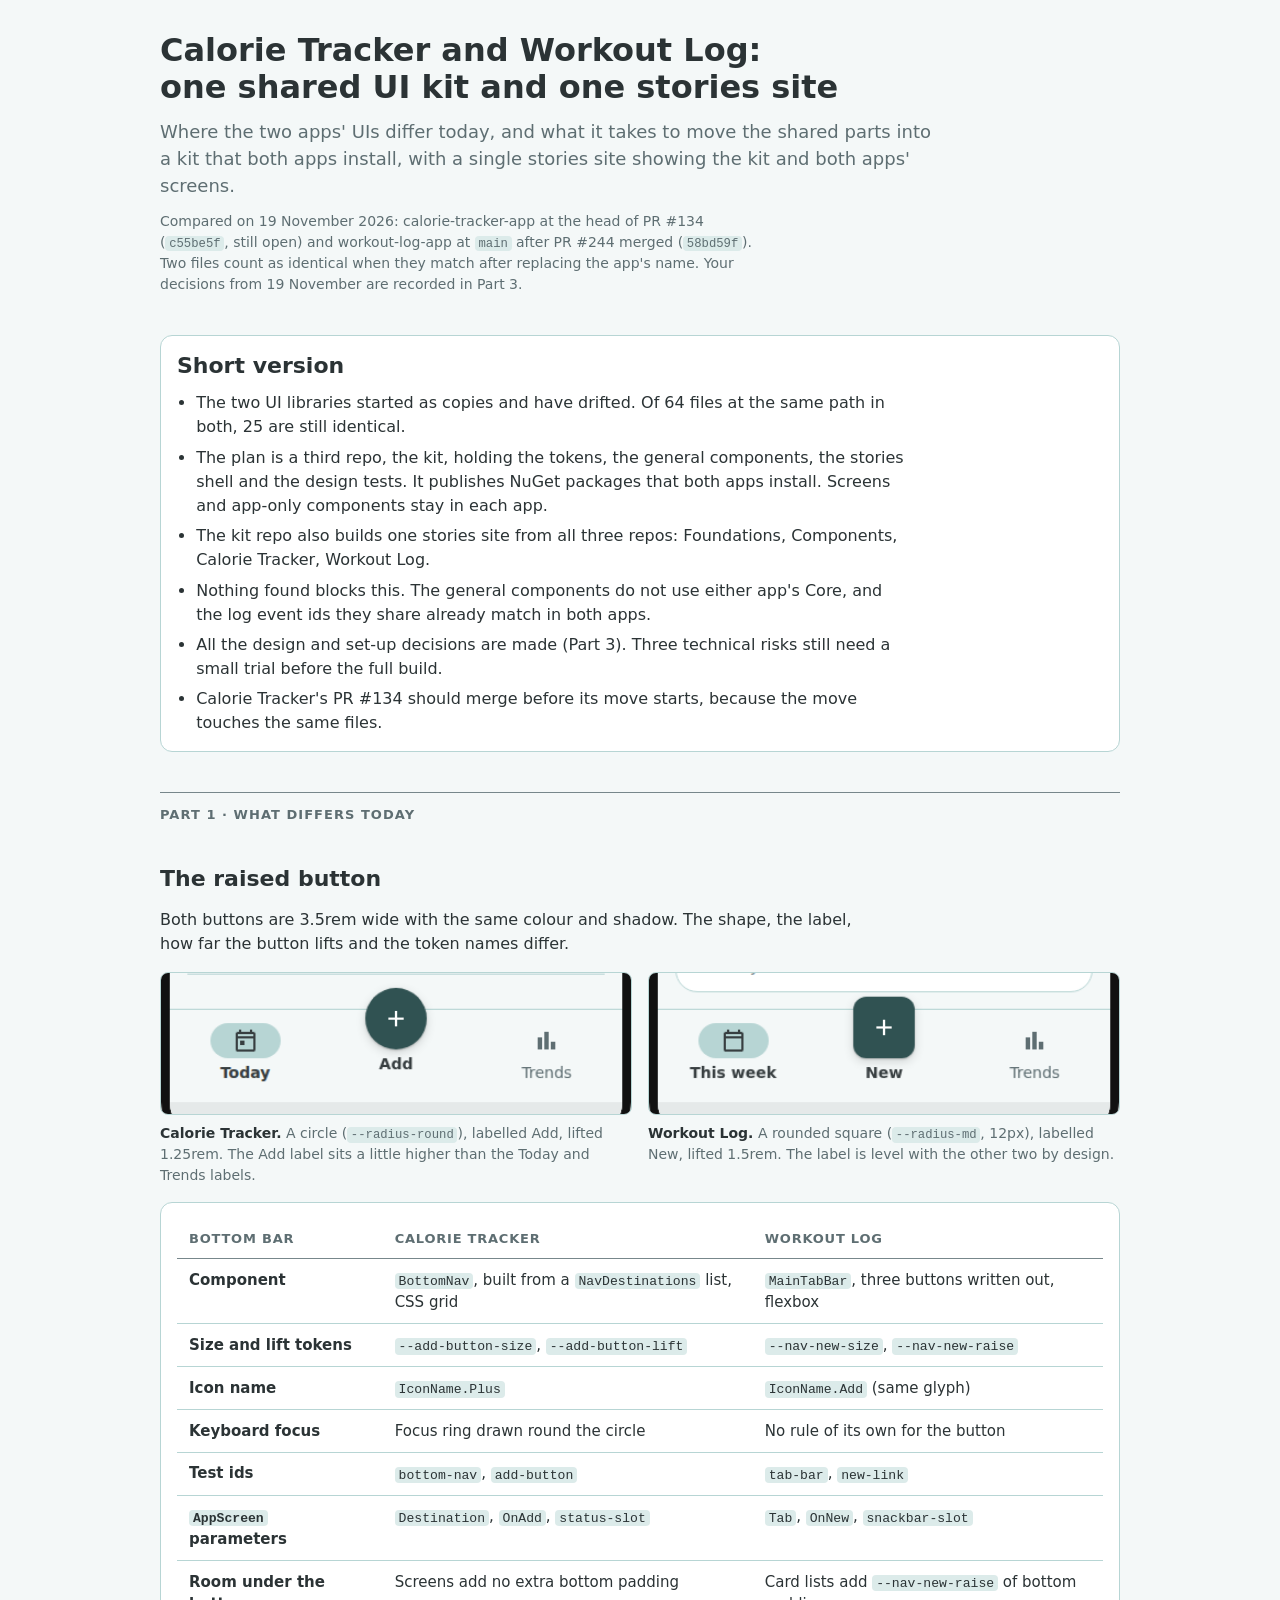
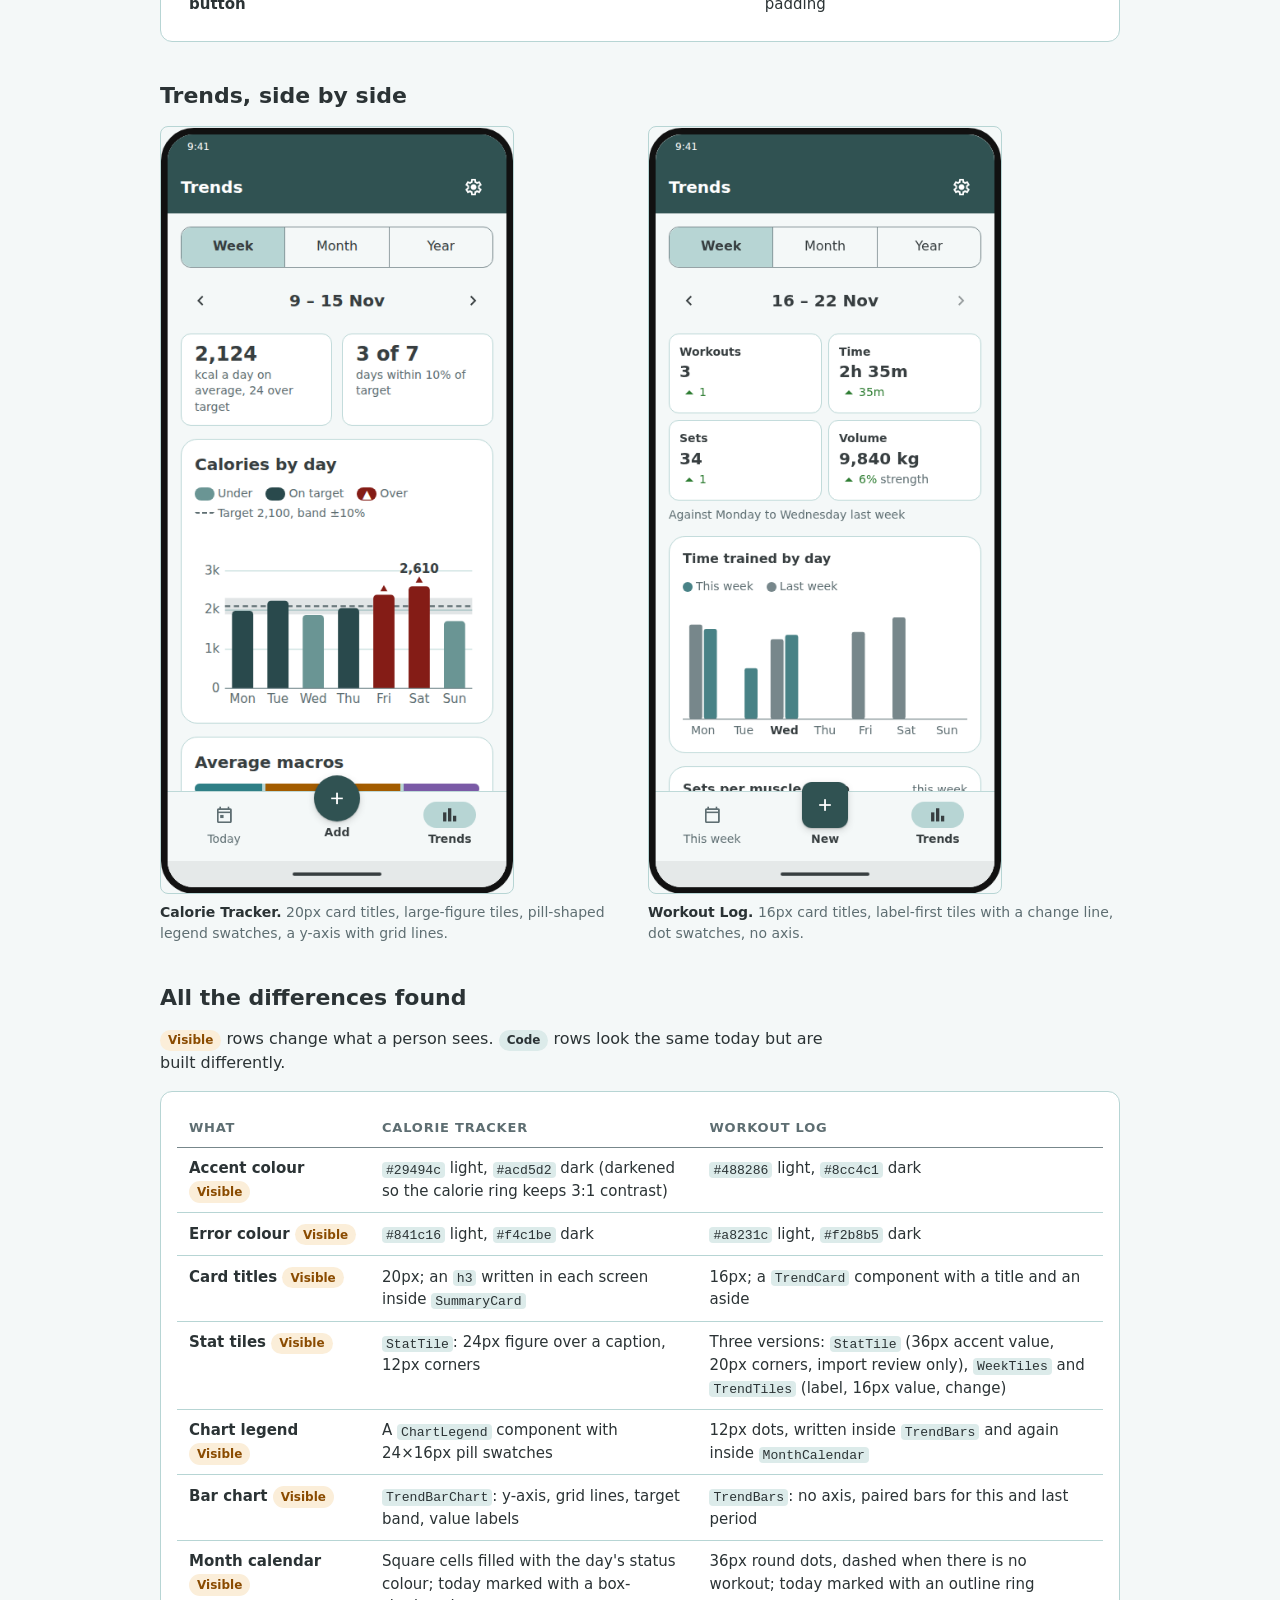
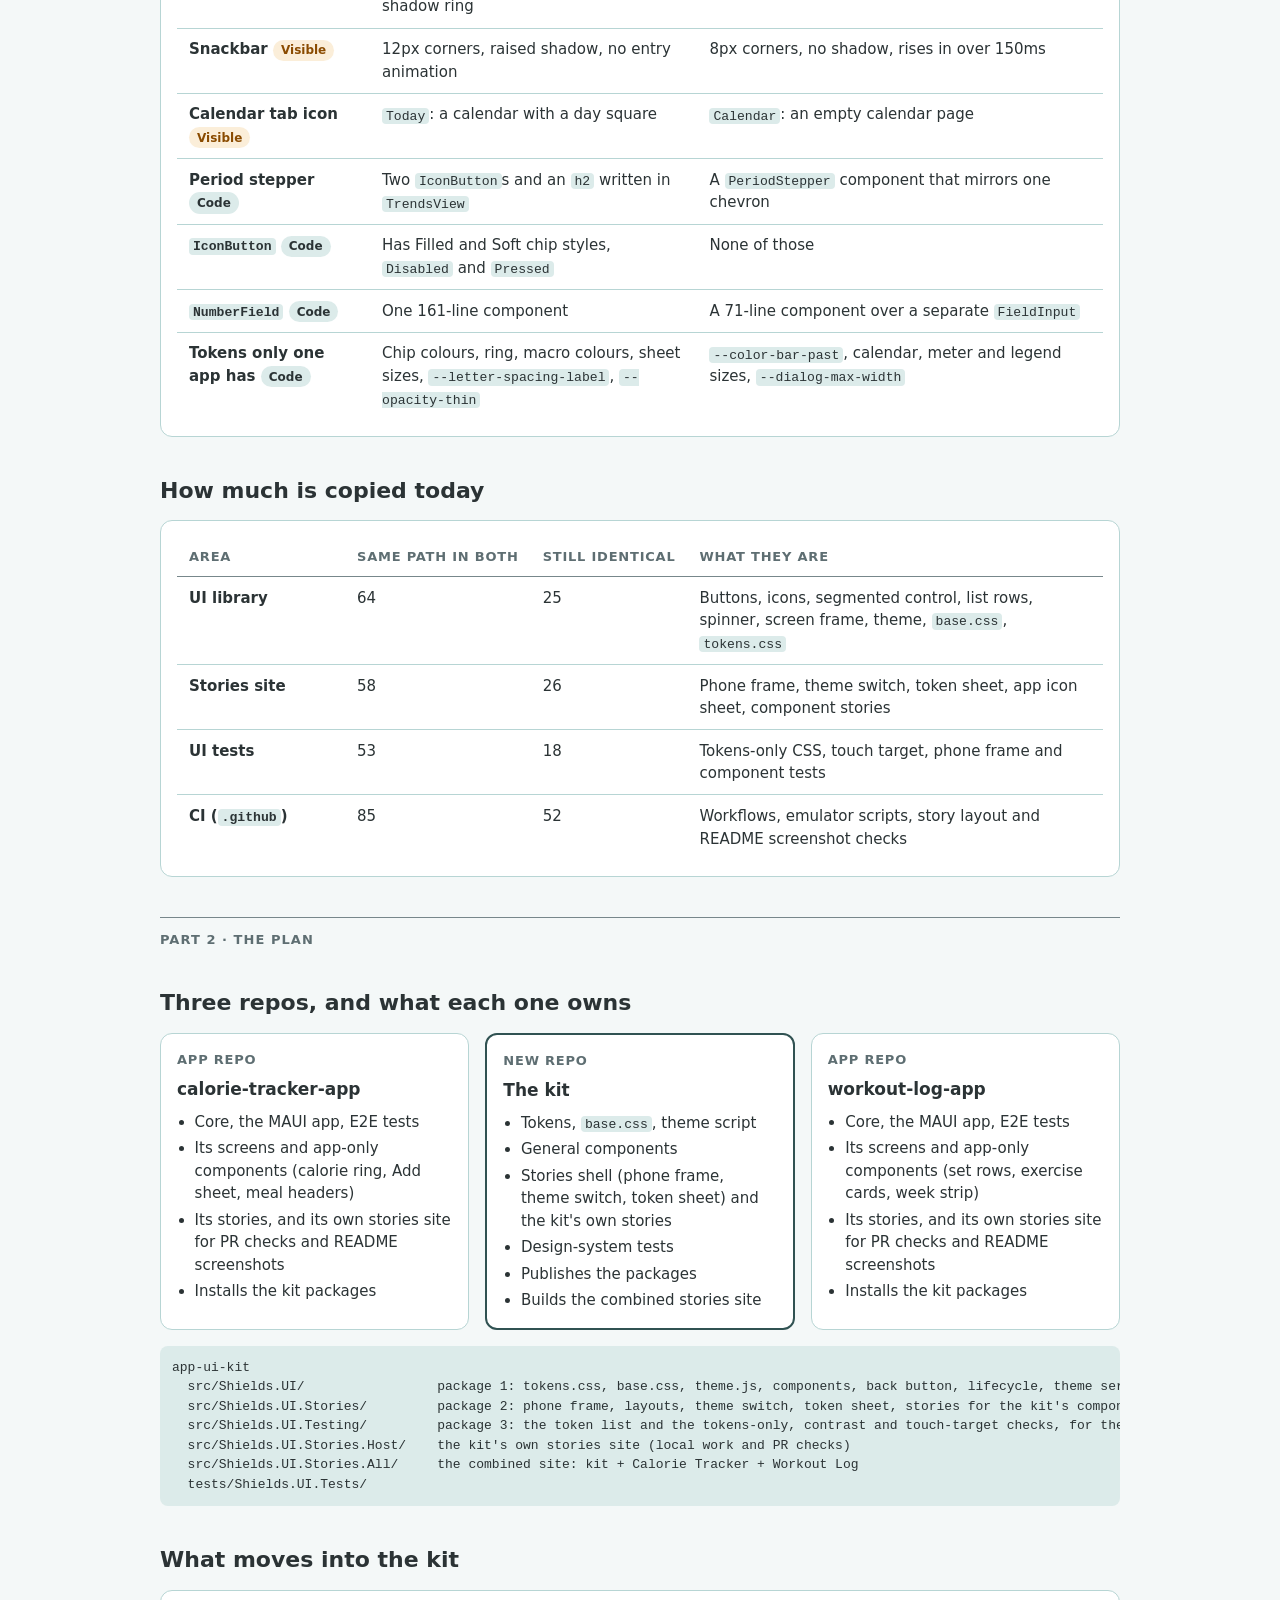
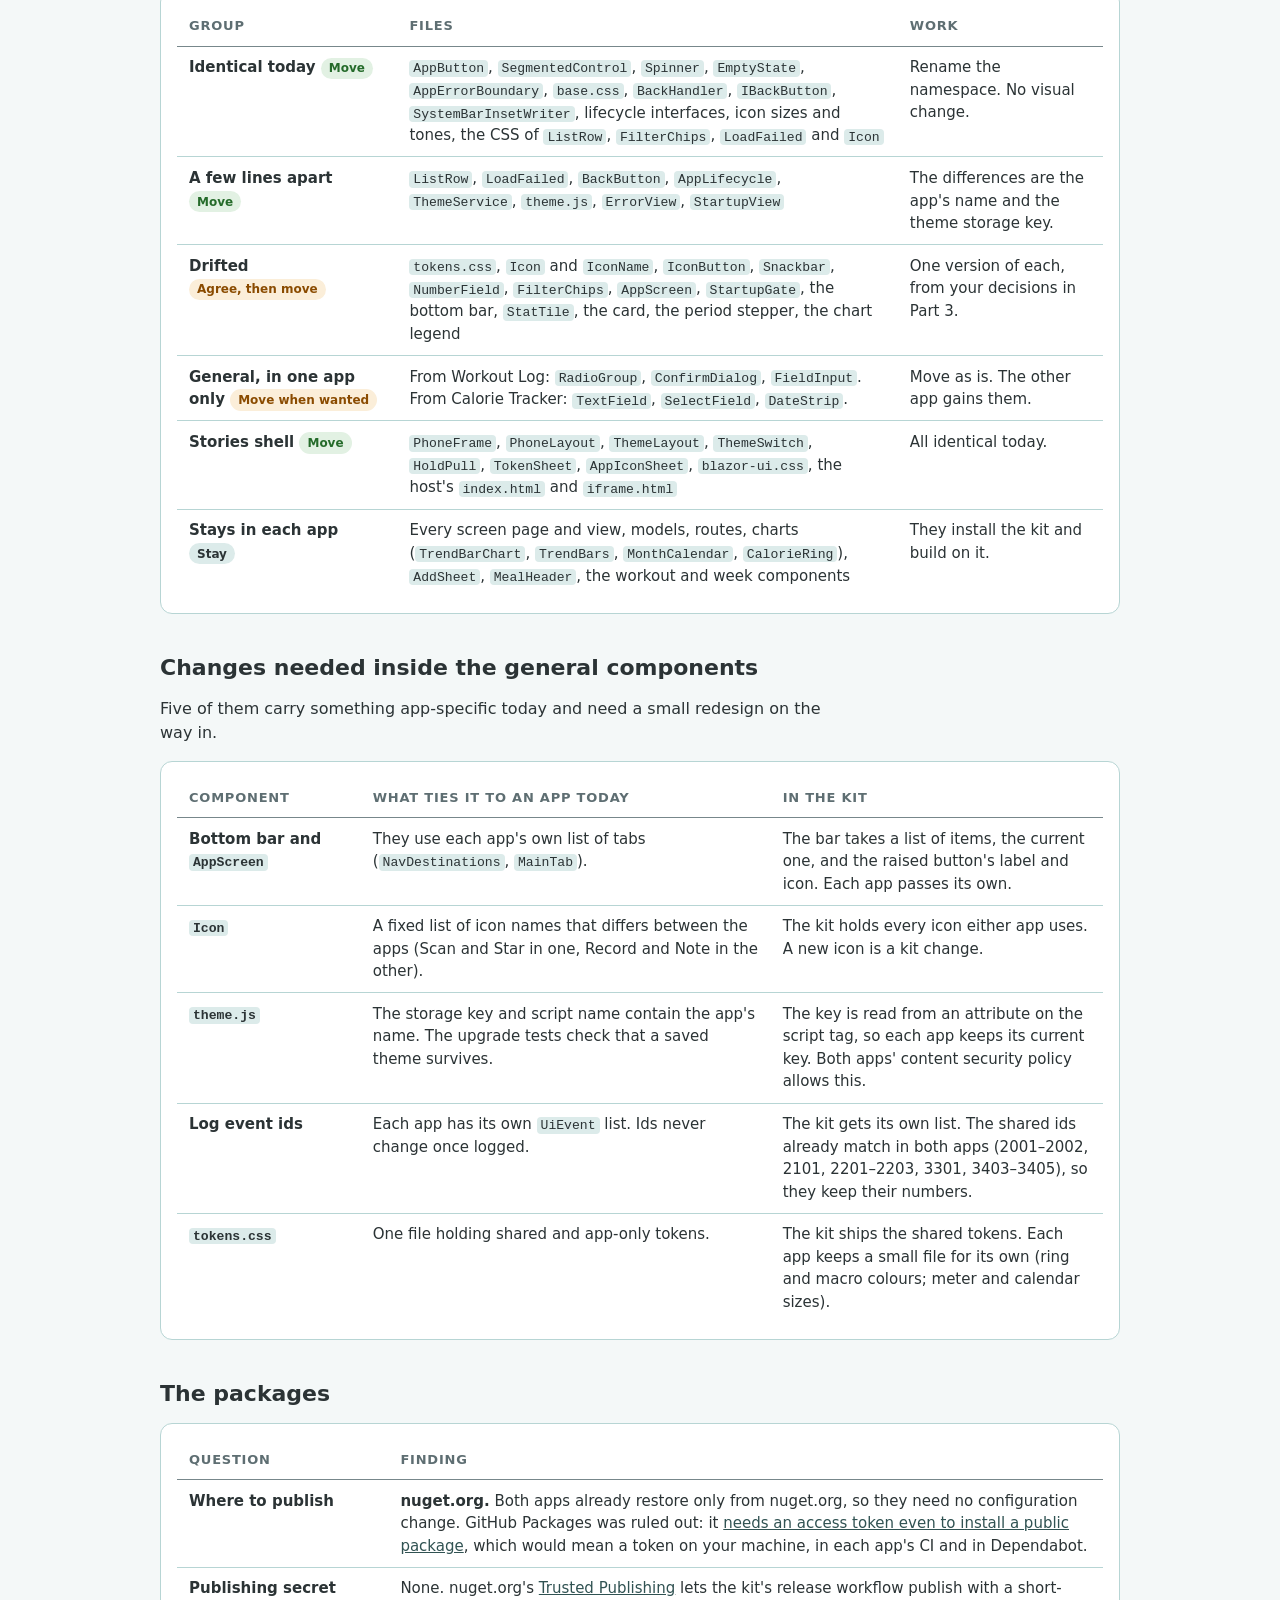
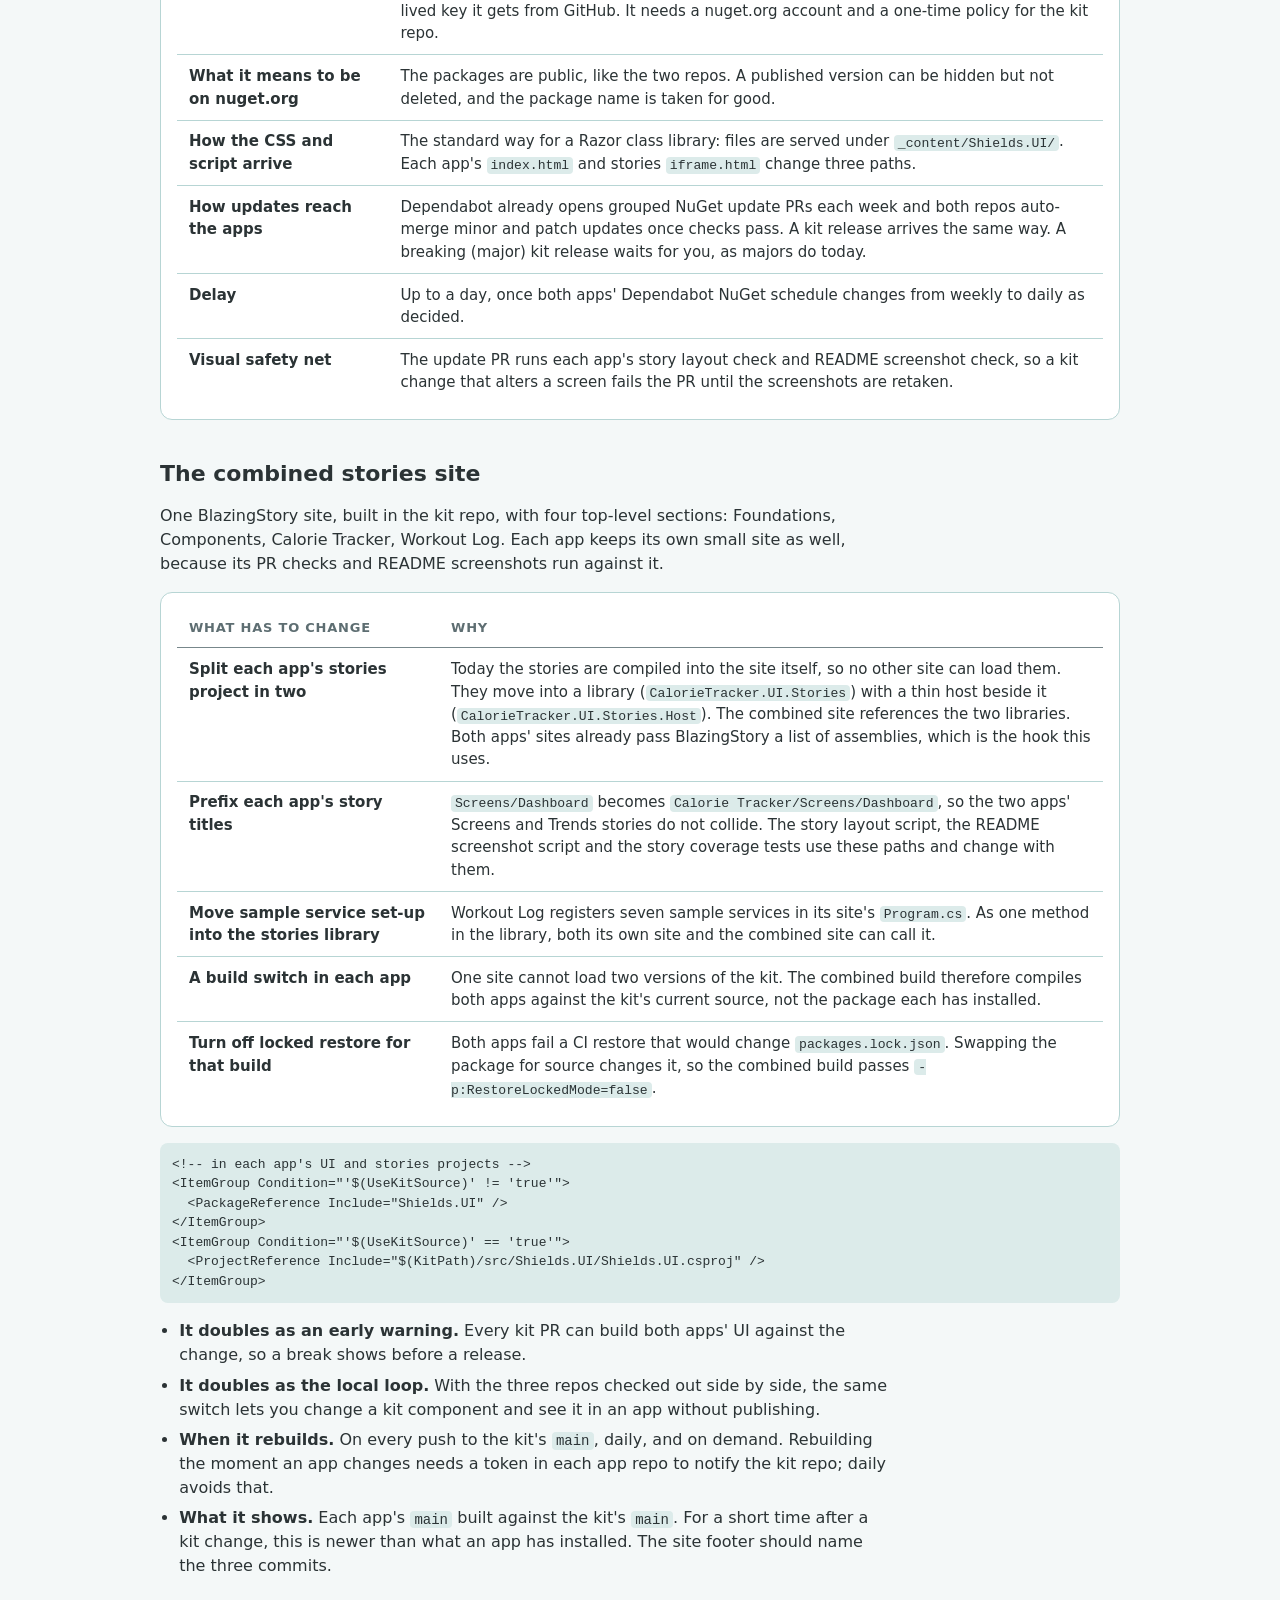
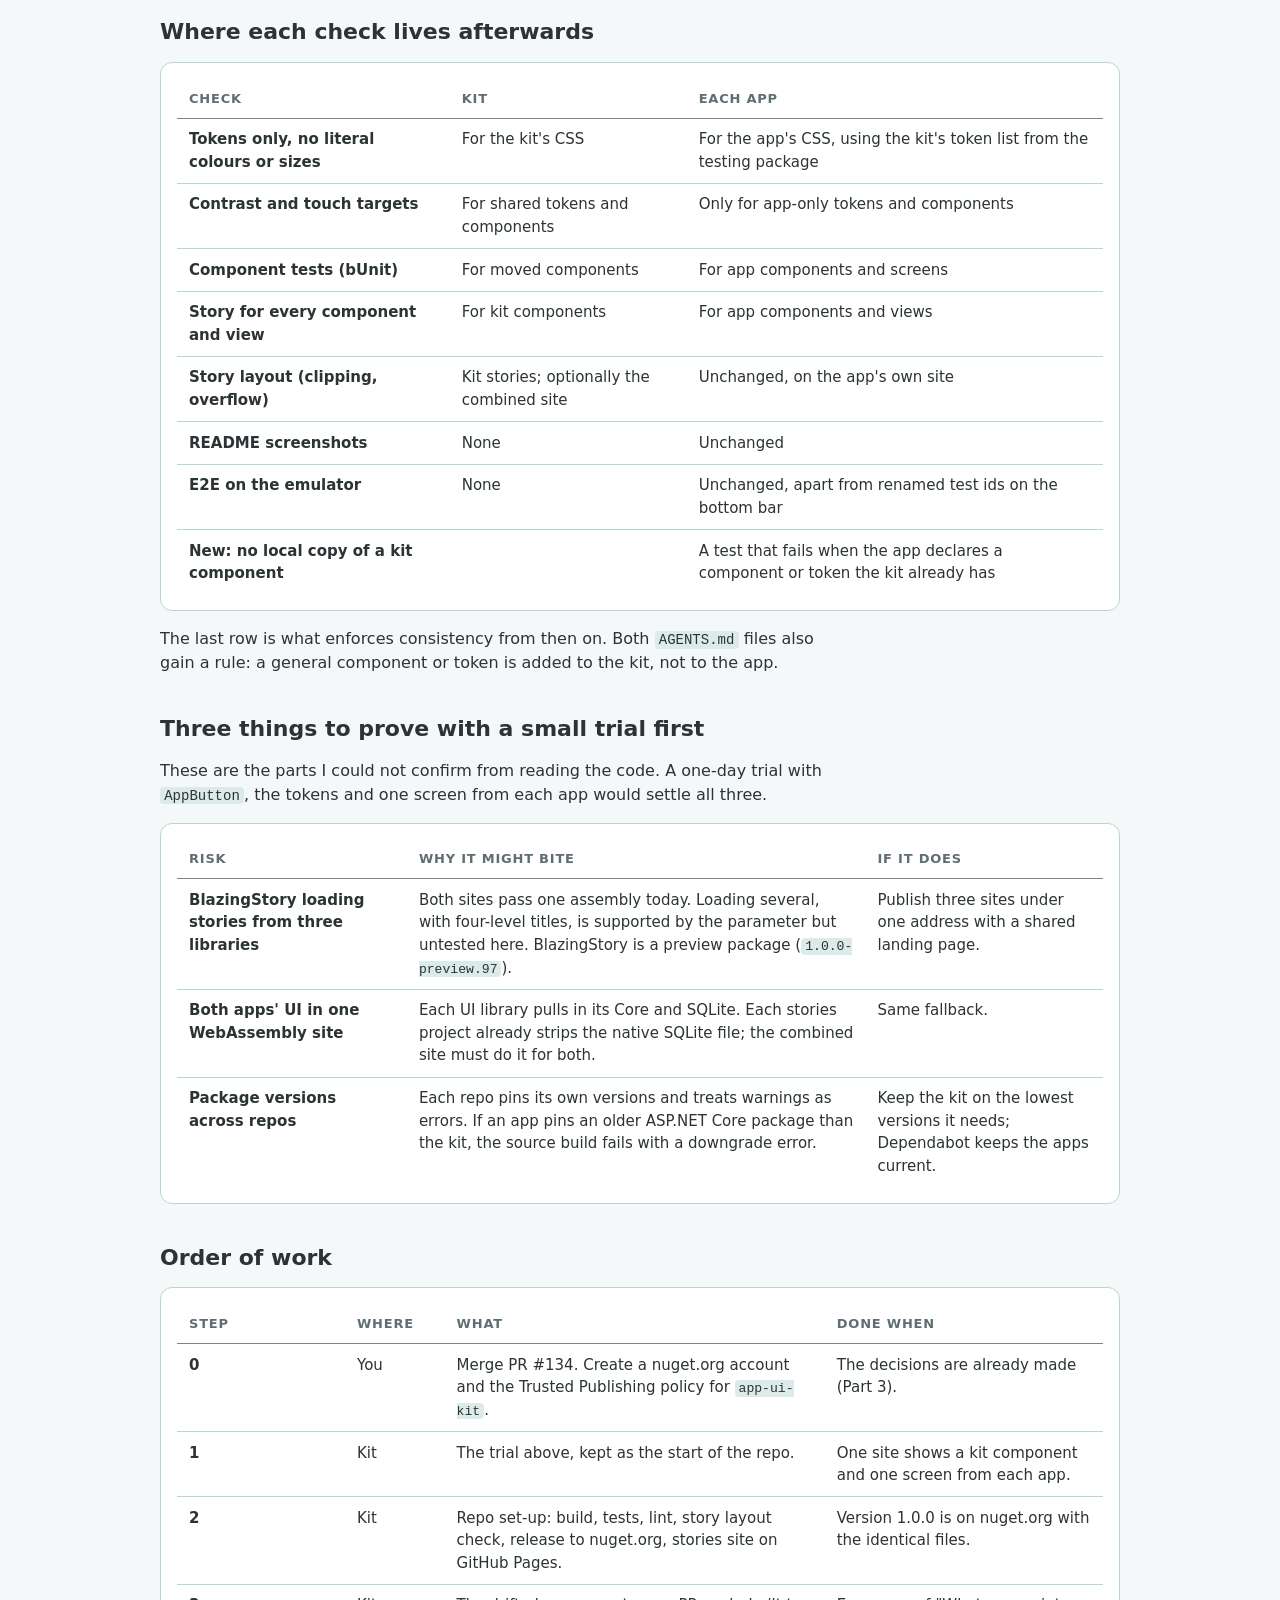
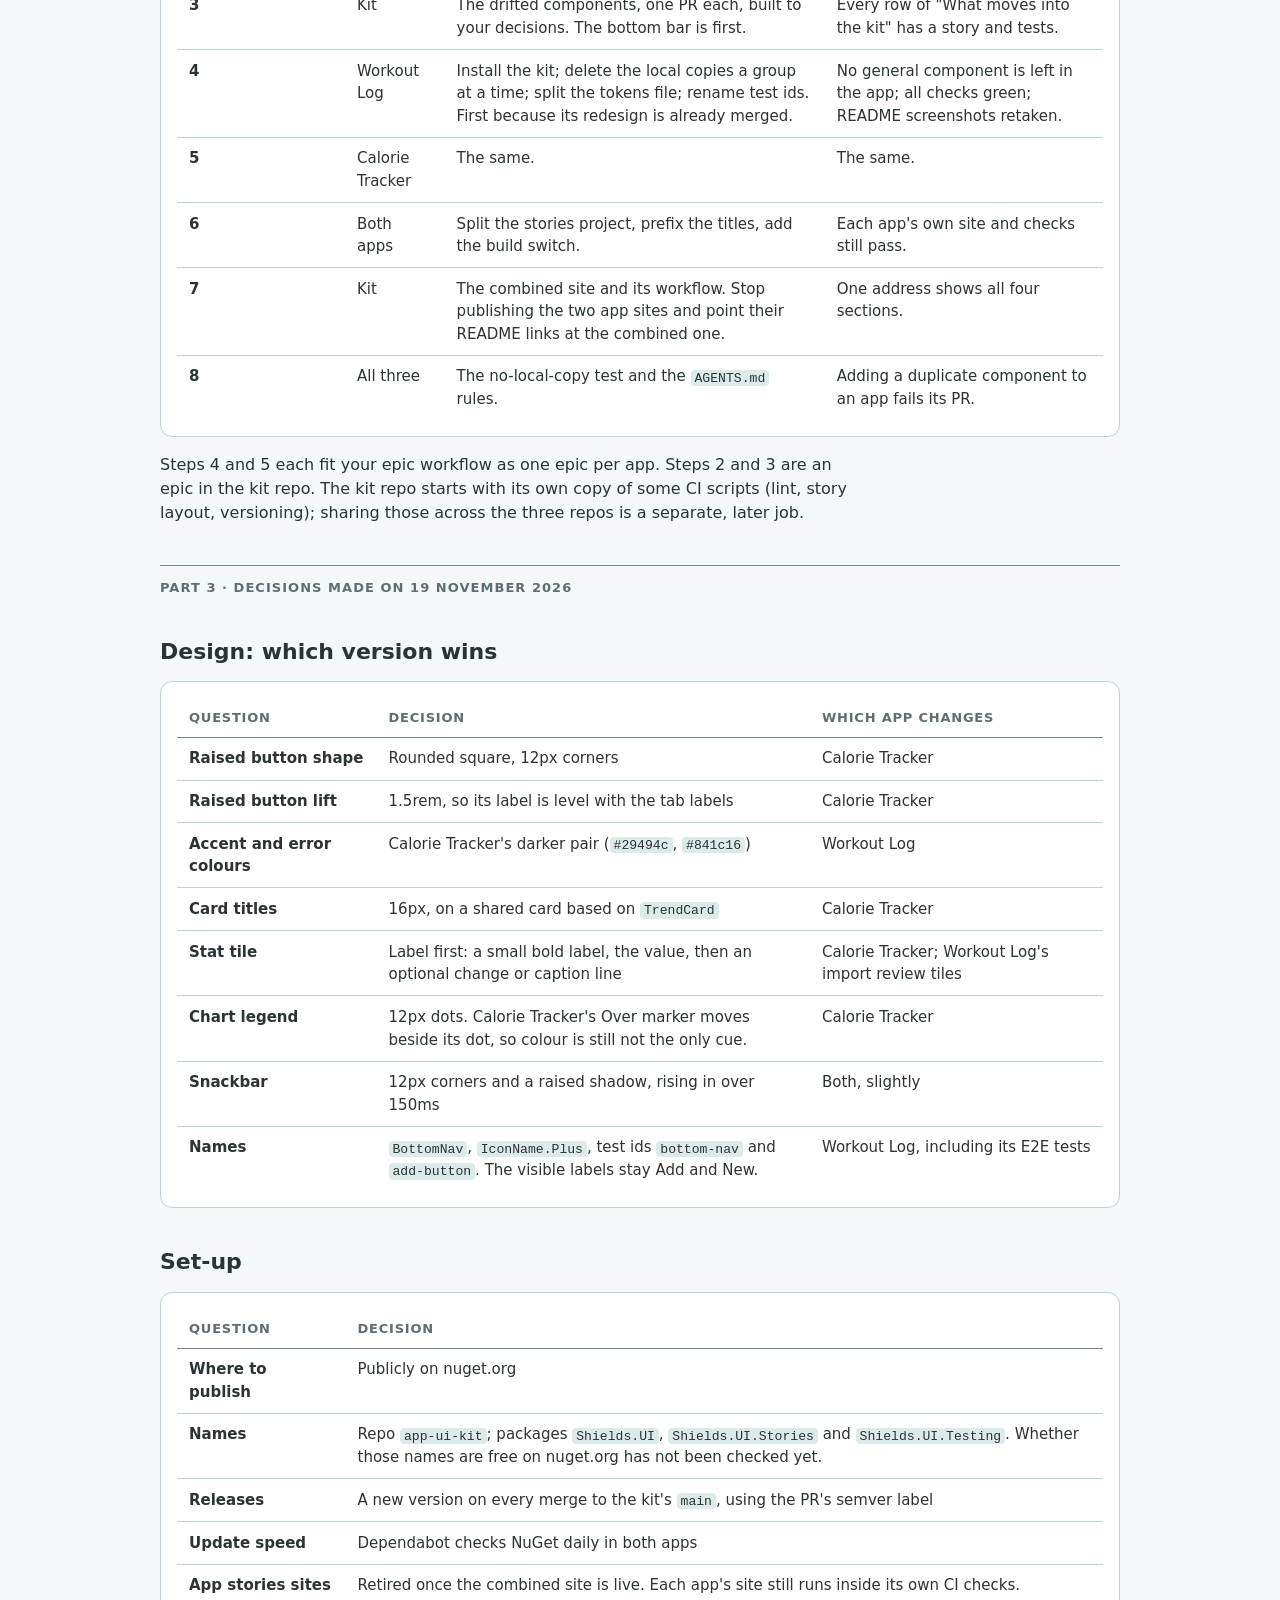
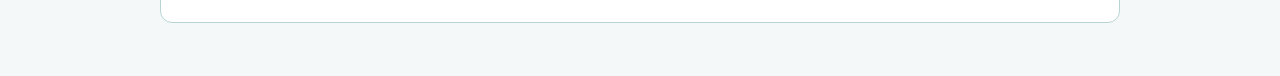
==== docs/design/shared-ui-kit.html @ ccf741c0 "docs: add the plan, README, notice and gitignore Co-Authored-By: Claude Fable 5.2 <noreply@anthropic" ====
<!doctype html>
<html lang="en">
<head>
<meta charset="utf-8">
<meta name="viewport" content="width=device-width, initial-scale=1">
</head>
<body style="margin:0">
<title>Two Apps, One Design System</title>
<style>
/* Layout: one reading column; evidence (screenshots, tables) sits in bordered panels; the plan is a run of tables, each answering one question. */
:root {
  --bg: #f4f8f8;
  --surface: #ffffff;
  --border: #b7d5d4;
  --border-strong: #77878b;
  --text: #2b3335;
  --muted: #5e6e72;
  --primary: #305252;
  --on-primary: #ffffff;
  --tint: #dcebea;
  --warn: #8a4b00;
  --warn-bg: #fbeed9;
  --good: #256b2a;
  --good-bg: #e2f1e3;
  --bad: #8f1f18;
  --bad-bg: #f8e2e0;
  --font: system-ui, Roboto, "Segoe UI", sans-serif;
  --mono: ui-monospace, "Cascadia Code", Menlo, Consolas, monospace;
}
@media (prefers-color-scheme: dark) {
  :root:not([data-theme="light"]) {
    --bg: #141819; --surface: #212829; --border: #364243; --border-strong: #7f9093;
    --text: #e4ecec; --muted: #a3b1b3; --primary: #b7d5d4; --on-primary: #173535; --tint: #2b4444;
    --warn: #e0a860; --warn-bg: #3a2e1b; --good: #a5d6a7; --good-bg: #1f3221; --bad: #f2b8b5; --bad-bg: #3b2221;
    color-scheme: dark;
  }
}
:root[data-theme="dark"] {
  --bg: #141819; --surface: #212829; --border: #364243; --border-strong: #7f9093;
  --text: #e4ecec; --muted: #a3b1b3; --primary: #b7d5d4; --on-primary: #173535; --tint: #2b4444;
  --warn: #e0a860; --warn-bg: #3a2e1b; --good: #a5d6a7; --good-bg: #1f3221; --bad: #f2b8b5; --bad-bg: #3b2221;
  color-scheme: dark;
}
body { background: var(--bg); color: var(--text); font-family: var(--font); font-size: 16px; line-height: 1.5; }
.page { max-width: 60rem; margin: 0 auto; padding-block: 2rem 4rem; padding-left: max(16px, env(safe-area-inset-left, 0px)); padding-right: max(16px, env(safe-area-inset-right, 0px)); display: flex; flex-direction: column; gap: 2.5rem; }
h1 { font-size: 2rem; line-height: 1.15; margin: 0; text-wrap: balance; }
h2 { font-size: 1.375rem; line-height: 1.25; margin: 0; text-wrap: balance; }
h3 { font-size: 1.0625rem; margin: 0; }
p { margin: 0; max-width: 68ch; }
section { display: flex; flex-direction: column; gap: 1rem; min-width: 0; }
.lede { font-size: 1.125rem; color: var(--muted); }
.meta { color: var(--muted); font-size: 0.875rem; }
.part { font-size: 0.8125rem; letter-spacing: 0.08em; text-transform: uppercase; color: var(--muted); font-weight: 600; border-top: 1px solid var(--border-strong); padding-top: 0.75rem; }
code { font-family: var(--mono); font-size: 0.875em; background: var(--tint); padding: 0.05em 0.3em; border-radius: 4px; overflow-wrap: anywhere; }
a { color: var(--primary); }
.panel { background: var(--surface); border: 1px solid var(--border); border-radius: 12px; padding: 1rem; min-width: 0; }
.summary { display: flex; flex-direction: column; gap: 0.75rem; }
.summary ul, ul.plain { margin: 0; padding-left: 1.2rem; display: flex; flex-direction: column; gap: 0.4rem; max-width: 70ch; }
.pair { display: grid; grid-template-columns: repeat(2, minmax(0, 1fr)); gap: 1rem; }
.trio { display: grid; grid-template-columns: repeat(3, minmax(0, 1fr)); gap: 1rem; }
.repo { display: flex; flex-direction: column; gap: 0.5rem; }
.repo.kit { border: 2px solid var(--primary); }
.repo ul { margin: 0; padding-left: 1.1rem; display: flex; flex-direction: column; gap: 0.25rem; font-size: 0.9375rem; }
.repo .kind { font-size: 0.8125rem; letter-spacing: 0.06em; text-transform: uppercase; color: var(--muted); font-weight: 600; }
figure { margin: 0; display: flex; flex-direction: column; gap: 0.5rem; min-width: 0; }
figcaption { font-size: 0.875rem; color: var(--muted); }
figcaption strong { color: var(--text); }
.crop { aspect-ratio: 428 / 128; overflow: hidden; border: 1px solid var(--border); border-radius: 8px; max-width: 100%; }
.crop img { width: 100%; height: 100%; object-fit: cover; object-position: 0 96.5%; display: block; }
.shot { border: 1px solid var(--border); border-radius: 8px; overflow: hidden; max-width: 22rem; }
.shot img { display: block; width: 100%; height: auto; }
.scroll { overflow-x: auto; }
table { border-collapse: collapse; width: 100%; font-size: 0.9375rem; }
th, td { text-align: left; vertical-align: top; padding: 0.6rem 0.75rem; border-bottom: 1px solid var(--border); }
thead th { font-size: 0.8125rem; letter-spacing: 0.06em; text-transform: uppercase; color: var(--muted); border-bottom: 1px solid var(--border-strong); white-space: nowrap; }
tbody tr:last-child td, tbody tr:last-child th { border-bottom: 0; }
tbody th { font-weight: 600; min-width: 9rem; }
td.num { font-variant-numeric: tabular-nums; white-space: nowrap; }
.diff td { min-width: 13rem; }
.tag { display: inline-block; font-size: 0.75rem; font-weight: 600; padding: 0.1rem 0.5rem; border-radius: 999px; white-space: nowrap; }
.tag.see { background: var(--warn-bg); color: var(--warn); }
.tag.code { background: var(--tint); color: var(--text); }
.tag.good { background: var(--good-bg); color: var(--good); }
.tag.mid { background: var(--warn-bg); color: var(--warn); }
.tag.bad { background: var(--bad-bg); color: var(--bad); }
.tree { font-family: var(--mono); font-size: 0.8125rem; line-height: 1.5; background: var(--tint); border-radius: 8px; padding: 0.75rem; margin: 0; overflow-x: auto; white-space: pre; }
ol.steps { margin: 0; padding-left: 1.3rem; display: flex; flex-direction: column; gap: 0.5rem; max-width: 70ch; }
@media (max-width: 760px) {
  .pair, .trio { grid-template-columns: minmax(0, 1fr); }
  h1 { font-size: 1.625rem; }
}
</style>

<div class="page">
  <header style="display:flex;flex-direction:column;gap:0.75rem">
    <h1>Calorie Tracker and Workout Log: one shared UI kit and one stories site</h1>
    <p class="lede">Where the two apps' UIs differ today, and what it takes to move the shared parts into a kit that both apps install, with a single stories site showing the kit and both apps' screens.</p>
    <p class="meta">Compared on 19 November 2026: calorie-tracker-app at the head of PR #134 (<code>c55be5f</code>, still open) and workout-log-app at <code>main</code> after PR #244 merged (<code>58bd59f</code>). Two files count as identical when they match after replacing the app's name. Your decisions from 19 November are recorded in Part 3.</p>
  </header>

  <section class="panel summary">
    <h2>Short version</h2>
    <ul>
      <li>The two UI libraries started as copies and have drifted. Of 64 files at the same path in both, 25 are still identical.</li>
      <li>The plan is a third repo, the kit, holding the tokens, the general components, the stories shell and the design tests. It publishes NuGet packages that both apps install. Screens and app-only components stay in each app.</li>
      <li>The kit repo also builds one stories site from all three repos: Foundations, Components, Calorie Tracker, Workout Log.</li>
      <li>Nothing found blocks this. The general components do not use either app's Core, and the log event ids they share already match in both apps.</li>
      <li>All the design and set-up decisions are made (Part 3). Three technical risks still need a small trial before the full build.</li>
      <li>Calorie Tracker's PR #134 should merge before its move starts, because the move touches the same files.</li>
    </ul>
  </section>

  <div class="part">Part 1 · What differs today</div>

  <section>
    <h2>The raised button</h2>
    <p>Both buttons are 3.5rem wide with the same colour and shadow. The shape, the label, how far the button lifts and the token names differ.</p>
    <div class="pair">
      <figure>
        <div class="crop"><img src="img/cal-today.png" alt="Calorie Tracker bottom bar: Today, a round Add button, Trends"></div>
        <figcaption><strong>Calorie Tracker.</strong> A circle (<code>--radius-round</code>), labelled Add, lifted 1.25rem. The Add label sits a little higher than the Today and Trends labels.</figcaption>
      </figure>
      <figure>
        <div class="crop"><img src="img/wk-week.png" alt="Workout Log bottom bar: This week, a rounded square New button, Trends"></div>
        <figcaption><strong>Workout Log.</strong> A rounded square (<code>--radius-md</code>, 12px), labelled New, lifted 1.5rem. The label is level with the other two by design.</figcaption>
      </figure>
    </div>
    <div class="panel scroll">
      <table class="diff">
        <thead><tr><th>Bottom bar</th><th>Calorie Tracker</th><th>Workout Log</th></tr></thead>
        <tbody>
          <tr><th>Component</th><td><code>BottomNav</code>, built from a <code>NavDestinations</code> list, CSS grid</td><td><code>MainTabBar</code>, three buttons written out, flexbox</td></tr>
          <tr><th>Size and lift tokens</th><td><code>--add-button-size</code>, <code>--add-button-lift</code></td><td><code>--nav-new-size</code>, <code>--nav-new-raise</code></td></tr>
          <tr><th>Icon name</th><td><code>IconName.Plus</code></td><td><code>IconName.Add</code> (same glyph)</td></tr>
          <tr><th>Keyboard focus</th><td>Focus ring drawn round the circle</td><td>No rule of its own for the button</td></tr>
          <tr><th>Test ids</th><td><code>bottom-nav</code>, <code>add-button</code></td><td><code>tab-bar</code>, <code>new-link</code></td></tr>
          <tr><th><code>AppScreen</code> parameters</th><td><code>Destination</code>, <code>OnAdd</code>, <code>status-slot</code></td><td><code>Tab</code>, <code>OnNew</code>, <code>snackbar-slot</code></td></tr>
          <tr><th>Room under the button</th><td>Screens add no extra bottom padding</td><td>Card lists add <code>--nav-new-raise</code> of bottom padding</td></tr>
        </tbody>
      </table>
    </div>
  </section>

  <section>
    <h2>Trends, side by side</h2>
    <div class="pair">
      <figure>
        <div class="shot"><img src="img/cal-trends.png" alt="Calorie Tracker Trends screen, week view"></div>
        <figcaption><strong>Calorie Tracker.</strong> 20px card titles, large-figure tiles, pill-shaped legend swatches, a y-axis with grid lines.</figcaption>
      </figure>
      <figure>
        <div class="shot"><img src="img/wk-trends.png" alt="Workout Log Trends screen, week view"></div>
        <figcaption><strong>Workout Log.</strong> 16px card titles, label-first tiles with a change line, dot swatches, no axis.</figcaption>
      </figure>
    </div>
  </section>

  <section>
    <h2>All the differences found</h2>
    <p><span class="tag see">Visible</span> rows change what a person sees. <span class="tag code">Code</span> rows look the same today but are built differently.</p>
    <div class="panel scroll">
      <table class="diff">
        <thead><tr><th>What</th><th>Calorie Tracker</th><th>Workout Log</th></tr></thead>
        <tbody>
          <tr><th>Accent colour <span class="tag see">Visible</span></th><td><code>#29494c</code> light, <code>#acd5d2</code> dark (darkened so the calorie ring keeps 3:1 contrast)</td><td><code>#488286</code> light, <code>#8cc4c1</code> dark</td></tr>
          <tr><th>Error colour <span class="tag see">Visible</span></th><td><code>#841c16</code> light, <code>#f4c1be</code> dark</td><td><code>#a8231c</code> light, <code>#f2b8b5</code> dark</td></tr>
          <tr><th>Card titles <span class="tag see">Visible</span></th><td>20px; an <code>h3</code> written in each screen inside <code>SummaryCard</code></td><td>16px; a <code>TrendCard</code> component with a title and an aside</td></tr>
          <tr><th>Stat tiles <span class="tag see">Visible</span></th><td><code>StatTile</code>: 24px figure over a caption, 12px corners</td><td>Three versions: <code>StatTile</code> (36px accent value, 20px corners, import review only), <code>WeekTiles</code> and <code>TrendTiles</code> (label, 16px value, change)</td></tr>
          <tr><th>Chart legend <span class="tag see">Visible</span></th><td>A <code>ChartLegend</code> component with 24×16px pill swatches</td><td>12px dots, written inside <code>TrendBars</code> and again inside <code>MonthCalendar</code></td></tr>
          <tr><th>Bar chart <span class="tag see">Visible</span></th><td><code>TrendBarChart</code>: y-axis, grid lines, target band, value labels</td><td><code>TrendBars</code>: no axis, paired bars for this and last period</td></tr>
          <tr><th>Month calendar <span class="tag see">Visible</span></th><td>Square cells filled with the day's status colour; today marked with a box-shadow ring</td><td>36px round dots, dashed when there is no workout; today marked with an outline ring</td></tr>
          <tr><th>Snackbar <span class="tag see">Visible</span></th><td>12px corners, raised shadow, no entry animation</td><td>8px corners, no shadow, rises in over 150ms</td></tr>
          <tr><th>Calendar tab icon <span class="tag see">Visible</span></th><td><code>Today</code>: a calendar with a day square</td><td><code>Calendar</code>: an empty calendar page</td></tr>
          <tr><th>Period stepper <span class="tag code">Code</span></th><td>Two <code>IconButton</code>s and an <code>h2</code> written in <code>TrendsView</code></td><td>A <code>PeriodStepper</code> component that mirrors one chevron</td></tr>
          <tr><th><code>IconButton</code> <span class="tag code">Code</span></th><td>Has Filled and Soft chip styles, <code>Disabled</code> and <code>Pressed</code></td><td>None of those</td></tr>
          <tr><th><code>NumberField</code> <span class="tag code">Code</span></th><td>One 161-line component</td><td>A 71-line component over a separate <code>FieldInput</code></td></tr>
          <tr><th>Tokens only one app has <span class="tag code">Code</span></th><td>Chip colours, ring, macro colours, sheet sizes, <code>--letter-spacing-label</code>, <code>--opacity-thin</code></td><td><code>--color-bar-past</code>, calendar, meter and legend sizes, <code>--dialog-max-width</code></td></tr>
        </tbody>
      </table>
    </div>
  </section>

  <section>
    <h2>How much is copied today</h2>
    <div class="panel scroll">
      <table>
        <thead><tr><th>Area</th><th>Same path in both</th><th>Still identical</th><th>What they are</th></tr></thead>
        <tbody>
          <tr><th>UI library</th><td class="num">64</td><td class="num">25</td><td>Buttons, icons, segmented control, list rows, spinner, screen frame, theme, <code>base.css</code>, <code>tokens.css</code></td></tr>
          <tr><th>Stories site</th><td class="num">58</td><td class="num">26</td><td>Phone frame, theme switch, token sheet, app icon sheet, component stories</td></tr>
          <tr><th>UI tests</th><td class="num">53</td><td class="num">18</td><td>Tokens-only CSS, touch target, phone frame and component tests</td></tr>
          <tr><th>CI (<code>.github</code>)</th><td class="num">85</td><td class="num">52</td><td>Workflows, emulator scripts, story layout and README screenshot checks</td></tr>
        </tbody>
      </table>
    </div>
  </section>

  <div class="part">Part 2 · The plan</div>

  <section>
    <h2>Three repos, and what each one owns</h2>
    <div class="trio">
      <div class="panel repo">
        <span class="kind">App repo</span>
        <h3>calorie-tracker-app</h3>
        <ul>
          <li>Core, the MAUI app, E2E tests</li>
          <li>Its screens and app-only components (calorie ring, Add sheet, meal headers)</li>
          <li>Its stories, and its own stories site for PR checks and README screenshots</li>
          <li>Installs the kit packages</li>
        </ul>
      </div>
      <div class="panel repo kit">
        <span class="kind">New repo</span>
        <h3>The kit</h3>
        <ul>
          <li>Tokens, <code>base.css</code>, theme script</li>
          <li>General components</li>
          <li>Stories shell (phone frame, theme switch, token sheet) and the kit's own stories</li>
          <li>Design-system tests</li>
          <li>Publishes the packages</li>
          <li>Builds the combined stories site</li>
        </ul>
      </div>
      <div class="panel repo">
        <span class="kind">App repo</span>
        <h3>workout-log-app</h3>
        <ul>
          <li>Core, the MAUI app, E2E tests</li>
          <li>Its screens and app-only components (set rows, exercise cards, week strip)</li>
          <li>Its stories, and its own stories site for PR checks and README screenshots</li>
          <li>Installs the kit packages</li>
        </ul>
      </div>
    </div>
    <pre class="tree">app-ui-kit
  src/Shields.UI/                 package 1: tokens.css, base.css, theme.js, components, back button, lifecycle, theme service
  src/Shields.UI.Stories/         package 2: phone frame, layouts, theme switch, token sheet, stories for the kit's components
  src/Shields.UI.Testing/         package 3: the token list and the tokens-only, contrast and touch-target checks, for the apps' tests
  src/Shields.UI.Stories.Host/    the kit's own stories site (local work and PR checks)
  src/Shields.UI.Stories.All/     the combined site: kit + Calorie Tracker + Workout Log
  tests/Shields.UI.Tests/</pre>
  </section>

  <section>
    <h2>What moves into the kit</h2>
    <div class="panel scroll">
      <table>
        <thead><tr><th>Group</th><th>Files</th><th>Work</th></tr></thead>
        <tbody>
          <tr><th>Identical today <span class="tag good">Move</span></th><td><code>AppButton</code>, <code>SegmentedControl</code>, <code>Spinner</code>, <code>EmptyState</code>, <code>AppErrorBoundary</code>, <code>base.css</code>, <code>BackHandler</code>, <code>IBackButton</code>, <code>SystemBarInsetWriter</code>, lifecycle interfaces, icon sizes and tones, the CSS of <code>ListRow</code>, <code>FilterChips</code>, <code>LoadFailed</code> and <code>Icon</code></td><td>Rename the namespace. No visual change.</td></tr>
          <tr><th>A few lines apart <span class="tag good">Move</span></th><td><code>ListRow</code>, <code>LoadFailed</code>, <code>BackButton</code>, <code>AppLifecycle</code>, <code>ThemeService</code>, <code>theme.js</code>, <code>ErrorView</code>, <code>StartupView</code></td><td>The differences are the app's name and the theme storage key.</td></tr>
          <tr><th>Drifted <span class="tag mid">Agree, then move</span></th><td><code>tokens.css</code>, <code>Icon</code> and <code>IconName</code>, <code>IconButton</code>, <code>Snackbar</code>, <code>NumberField</code>, <code>FilterChips</code>, <code>AppScreen</code>, <code>StartupGate</code>, the bottom bar, <code>StatTile</code>, the card, the period stepper, the chart legend</td><td>One version of each, from your decisions in Part 3.</td></tr>
          <tr><th>General, in one app only <span class="tag mid">Move when wanted</span></th><td>From Workout Log: <code>RadioGroup</code>, <code>ConfirmDialog</code>, <code>FieldInput</code>. From Calorie Tracker: <code>TextField</code>, <code>SelectField</code>, <code>DateStrip</code>.</td><td>Move as is. The other app gains them.</td></tr>
          <tr><th>Stories shell <span class="tag good">Move</span></th><td><code>PhoneFrame</code>, <code>PhoneLayout</code>, <code>ThemeLayout</code>, <code>ThemeSwitch</code>, <code>HoldPull</code>, <code>TokenSheet</code>, <code>AppIconSheet</code>, <code>blazor-ui.css</code>, the host's <code>index.html</code> and <code>iframe.html</code></td><td>All identical today.</td></tr>
          <tr><th>Stays in each app <span class="tag code">Stay</span></th><td>Every screen page and view, models, routes, charts (<code>TrendBarChart</code>, <code>TrendBars</code>, <code>MonthCalendar</code>, <code>CalorieRing</code>), <code>AddSheet</code>, <code>MealHeader</code>, the workout and week components</td><td>They install the kit and build on it.</td></tr>
        </tbody>
      </table>
    </div>
  </section>

  <section>
    <h2>Changes needed inside the general components</h2>
    <p>Five of them carry something app-specific today and need a small redesign on the way in.</p>
    <div class="panel scroll">
      <table>
        <thead><tr><th>Component</th><th>What ties it to an app today</th><th>In the kit</th></tr></thead>
        <tbody>
          <tr><th>Bottom bar and <code>AppScreen</code></th><td>They use each app's own list of tabs (<code>NavDestinations</code>, <code>MainTab</code>).</td><td>The bar takes a list of items, the current one, and the raised button's label and icon. Each app passes its own.</td></tr>
          <tr><th><code>Icon</code></th><td>A fixed list of icon names that differs between the apps (Scan and Star in one, Record and Note in the other).</td><td>The kit holds every icon either app uses. A new icon is a kit change.</td></tr>
          <tr><th><code>theme.js</code></th><td>The storage key and script name contain the app's name. The upgrade tests check that a saved theme survives.</td><td>The key is read from an attribute on the script tag, so each app keeps its current key. Both apps' content security policy allows this.</td></tr>
          <tr><th>Log event ids</th><td>Each app has its own <code>UiEvent</code> list. Ids never change once logged.</td><td>The kit gets its own list. The shared ids already match in both apps (2001–2002, 2101, 2201–2203, 3301, 3403–3405), so they keep their numbers.</td></tr>
          <tr><th><code>tokens.css</code></th><td>One file holding shared and app-only tokens.</td><td>The kit ships the shared tokens. Each app keeps a small file for its own (ring and macro colours; meter and calendar sizes).</td></tr>
        </tbody>
      </table>
    </div>
  </section>

  <section>
    <h2>The packages</h2>
    <div class="panel scroll">
      <table>
        <thead><tr><th>Question</th><th>Finding</th></tr></thead>
        <tbody>
          <tr><th>Where to publish</th><td><strong>nuget.org.</strong> Both apps already restore only from nuget.org, so they need no configuration change. GitHub Packages was ruled out: it <a href="https://docs.github.com/en/packages/working-with-a-github-packages-registry/working-with-the-nuget-registry">needs an access token even to install a public package</a>, which would mean a token on your machine, in each app's CI and in Dependabot.</td></tr>
          <tr><th>Publishing secret</th><td>None. nuget.org's <a href="https://learn.microsoft.com/nuget/nuget-org/trusted-publishing">Trusted Publishing</a> lets the kit's release workflow publish with a short-lived key it gets from GitHub. It needs a nuget.org account and a one-time policy for the kit repo.</td></tr>
          <tr><th>What it means to be on nuget.org</th><td>The packages are public, like the two repos. A published version can be hidden but not deleted, and the package name is taken for good.</td></tr>
          <tr><th>How the CSS and script arrive</th><td>The standard way for a Razor class library: files are served under <code>_content/Shields.UI/</code>. Each app's <code>index.html</code> and stories <code>iframe.html</code> change three paths.</td></tr>
          <tr><th>How updates reach the apps</th><td>Dependabot already opens grouped NuGet update PRs each week and both repos auto-merge minor and patch updates once checks pass. A kit release arrives the same way. A breaking (major) kit release waits for you, as majors do today.</td></tr>
          <tr><th>Delay</th><td>Up to a day, once both apps' Dependabot NuGet schedule changes from weekly to daily as decided.</td></tr>
          <tr><th>Visual safety net</th><td>The update PR runs each app's story layout check and README screenshot check, so a kit change that alters a screen fails the PR until the screenshots are retaken.</td></tr>
        </tbody>
      </table>
    </div>
  </section>

  <section>
    <h2>The combined stories site</h2>
    <p>One BlazingStory site, built in the kit repo, with four top-level sections: Foundations, Components, Calorie Tracker, Workout Log. Each app keeps its own small site as well, because its PR checks and README screenshots run against it.</p>
    <div class="panel scroll">
      <table>
        <thead><tr><th>What has to change</th><th>Why</th></tr></thead>
        <tbody>
          <tr><th>Split each app's stories project in two</th><td>Today the stories are compiled into the site itself, so no other site can load them. They move into a library (<code>CalorieTracker.UI.Stories</code>) with a thin host beside it (<code>CalorieTracker.UI.Stories.Host</code>). The combined site references the two libraries. Both apps' sites already pass BlazingStory a list of assemblies, which is the hook this uses.</td></tr>
          <tr><th>Prefix each app's story titles</th><td><code>Screens/Dashboard</code> becomes <code>Calorie Tracker/Screens/Dashboard</code>, so the two apps' Screens and Trends stories do not collide. The story layout script, the README screenshot script and the story coverage tests use these paths and change with them.</td></tr>
          <tr><th>Move sample service set-up into the stories library</th><td>Workout Log registers seven sample services in its site's <code>Program.cs</code>. As one method in the library, both its own site and the combined site can call it.</td></tr>
          <tr><th>A build switch in each app</th><td>One site cannot load two versions of the kit. The combined build therefore compiles both apps against the kit's current source, not the package each has installed.</td></tr>
          <tr><th>Turn off locked restore for that build</th><td>Both apps fail a CI restore that would change <code>packages.lock.json</code>. Swapping the package for source changes it, so the combined build passes <code>-p:RestoreLockedMode=false</code>.</td></tr>
        </tbody>
      </table>
    </div>
    <pre class="tree">&lt;!-- in each app's UI and stories projects --&gt;
&lt;ItemGroup Condition="'$(UseKitSource)' != 'true'"&gt;
  &lt;PackageReference Include="Shields.UI" /&gt;
&lt;/ItemGroup&gt;
&lt;ItemGroup Condition="'$(UseKitSource)' == 'true'"&gt;
  &lt;ProjectReference Include="$(KitPath)/src/Shields.UI/Shields.UI.csproj" /&gt;
&lt;/ItemGroup&gt;</pre>
    <ul class="plain">
      <li><strong>It doubles as an early warning.</strong> Every kit PR can build both apps' UI against the change, so a break shows before a release.</li>
      <li><strong>It doubles as the local loop.</strong> With the three repos checked out side by side, the same switch lets you change a kit component and see it in an app without publishing.</li>
      <li><strong>When it rebuilds.</strong> On every push to the kit's <code>main</code>, daily, and on demand. Rebuilding the moment an app changes needs a token in each app repo to notify the kit repo; daily avoids that.</li>
      <li><strong>What it shows.</strong> Each app's <code>main</code> built against the kit's <code>main</code>. For a short time after a kit change, this is newer than what an app has installed. The site footer should name the three commits.</li>
    </ul>
  </section>

  <section>
    <h2>Where each check lives afterwards</h2>
    <div class="panel scroll">
      <table>
        <thead><tr><th>Check</th><th>Kit</th><th>Each app</th></tr></thead>
        <tbody>
          <tr><th>Tokens only, no literal colours or sizes</th><td>For the kit's CSS</td><td>For the app's CSS, using the kit's token list from the testing package</td></tr>
          <tr><th>Contrast and touch targets</th><td>For shared tokens and components</td><td>Only for app-only tokens and components</td></tr>
          <tr><th>Component tests (bUnit)</th><td>For moved components</td><td>For app components and screens</td></tr>
          <tr><th>Story for every component and view</th><td>For kit components</td><td>For app components and views</td></tr>
          <tr><th>Story layout (clipping, overflow)</th><td>Kit stories; optionally the combined site</td><td>Unchanged, on the app's own site</td></tr>
          <tr><th>README screenshots</th><td>None</td><td>Unchanged</td></tr>
          <tr><th>E2E on the emulator</th><td>None</td><td>Unchanged, apart from renamed test ids on the bottom bar</td></tr>
          <tr><th>New: no local copy of a kit component</th><td></td><td>A test that fails when the app declares a component or token the kit already has</td></tr>
        </tbody>
      </table>
    </div>
    <p>The last row is what enforces consistency from then on. Both <code>AGENTS.md</code> files also gain a rule: a general component or token is added to the kit, not to the app.</p>
  </section>

  <section>
    <h2>Three things to prove with a small trial first</h2>
    <p>These are the parts I could not confirm from reading the code. A one-day trial with <code>AppButton</code>, the tokens and one screen from each app would settle all three.</p>
    <div class="panel scroll">
      <table>
        <thead><tr><th>Risk</th><th>Why it might bite</th><th>If it does</th></tr></thead>
        <tbody>
          <tr><th>BlazingStory loading stories from three libraries</th><td>Both sites pass one assembly today. Loading several, with four-level titles, is supported by the parameter but untested here. BlazingStory is a preview package (<code>1.0.0-preview.97</code>).</td><td>Publish three sites under one address with a shared landing page.</td></tr>
          <tr><th>Both apps' UI in one WebAssembly site</th><td>Each UI library pulls in its Core and SQLite. Each stories project already strips the native SQLite file; the combined site must do it for both.</td><td>Same fallback.</td></tr>
          <tr><th>Package versions across repos</th><td>Each repo pins its own versions and treats warnings as errors. If an app pins an older ASP.NET Core package than the kit, the source build fails with a downgrade error.</td><td>Keep the kit on the lowest versions it needs; Dependabot keeps the apps current.</td></tr>
        </tbody>
      </table>
    </div>
  </section>

  <section>
    <h2>Order of work</h2>
    <div class="panel scroll">
      <table>
        <thead><tr><th>Step</th><th>Where</th><th>What</th><th>Done when</th></tr></thead>
        <tbody>
          <tr><th>0</th><td>You</td><td>Merge PR #134. Create a nuget.org account and the Trusted Publishing policy for <code>app-ui-kit</code>.</td><td>The decisions are already made (Part 3).</td></tr>
          <tr><th>1</th><td>Kit</td><td>The trial above, kept as the start of the repo.</td><td>One site shows a kit component and one screen from each app.</td></tr>
          <tr><th>2</th><td>Kit</td><td>Repo set-up: build, tests, lint, story layout check, release to nuget.org, stories site on GitHub Pages.</td><td>Version 1.0.0 is on nuget.org with the identical files.</td></tr>
          <tr><th>3</th><td>Kit</td><td>The drifted components, one PR each, built to your decisions. The bottom bar is first.</td><td>Every row of "What moves into the kit" has a story and tests.</td></tr>
          <tr><th>4</th><td>Workout Log</td><td>Install the kit; delete the local copies a group at a time; split the tokens file; rename test ids. First because its redesign is already merged.</td><td>No general component is left in the app; all checks green; README screenshots retaken.</td></tr>
          <tr><th>5</th><td>Calorie Tracker</td><td>The same.</td><td>The same.</td></tr>
          <tr><th>6</th><td>Both apps</td><td>Split the stories project, prefix the titles, add the build switch.</td><td>Each app's own site and checks still pass.</td></tr>
          <tr><th>7</th><td>Kit</td><td>The combined site and its workflow. Stop publishing the two app sites and point their README links at the combined one.</td><td>One address shows all four sections.</td></tr>
          <tr><th>8</th><td>All three</td><td>The no-local-copy test and the <code>AGENTS.md</code> rules.</td><td>Adding a duplicate component to an app fails its PR.</td></tr>
        </tbody>
      </table>
    </div>
    <p>Steps 4 and 5 each fit your epic workflow as one epic per app. Steps 2 and 3 are an epic in the kit repo. The kit repo starts with its own copy of some CI scripts (lint, story layout, versioning); sharing those across the three repos is a separate, later job.</p>
  </section>

  <div class="part">Part 3 · Decisions made on 19 November 2026</div>

  <section>
    <h2>Design: which version wins</h2>
    <div class="panel scroll">
      <table>
        <thead><tr><th>Question</th><th>Decision</th><th>Which app changes</th></tr></thead>
        <tbody>
          <tr><th>Raised button shape</th><td>Rounded square, 12px corners</td><td>Calorie Tracker</td></tr>
          <tr><th>Raised button lift</th><td>1.5rem, so its label is level with the tab labels</td><td>Calorie Tracker</td></tr>
          <tr><th>Accent and error colours</th><td>Calorie Tracker's darker pair (<code>#29494c</code>, <code>#841c16</code>)</td><td>Workout Log</td></tr>
          <tr><th>Card titles</th><td>16px, on a shared card based on <code>TrendCard</code></td><td>Calorie Tracker</td></tr>
          <tr><th>Stat tile</th><td>Label first: a small bold label, the value, then an optional change or caption line</td><td>Calorie Tracker; Workout Log's import review tiles</td></tr>
          <tr><th>Chart legend</th><td>12px dots. Calorie Tracker's Over marker moves beside its dot, so colour is still not the only cue.</td><td>Calorie Tracker</td></tr>
          <tr><th>Snackbar</th><td>12px corners and a raised shadow, rising in over 150ms</td><td>Both, slightly</td></tr>
          <tr><th>Names</th><td><code>BottomNav</code>, <code>IconName.Plus</code>, test ids <code>bottom-nav</code> and <code>add-button</code>. The visible labels stay Add and New.</td><td>Workout Log, including its E2E tests</td></tr>
        </tbody>
      </table>
    </div>
  </section>

  <section>
    <h2>Set-up</h2>
    <div class="panel scroll">
      <table>
        <thead><tr><th>Question</th><th>Decision</th></tr></thead>
        <tbody>
          <tr><th>Where to publish</th><td>Publicly on nuget.org</td></tr>
          <tr><th>Names</th><td>Repo <code>app-ui-kit</code>; packages <code>Shields.UI</code>, <code>Shields.UI.Stories</code> and <code>Shields.UI.Testing</code>. Whether those names are free on nuget.org has not been checked yet.</td></tr>
          <tr><th>Releases</th><td>A new version on every merge to the kit's <code>main</code>, using the PR's semver label</td></tr>
          <tr><th>Update speed</th><td>Dependabot checks NuGet daily in both apps</td></tr>
          <tr><th>App stories sites</th><td>Retired once the combined site is live. Each app's site still runs inside its own CI checks.</td></tr>
        </tbody>
      </table>
    </div>
  </section>
</div>
</body>
</html>
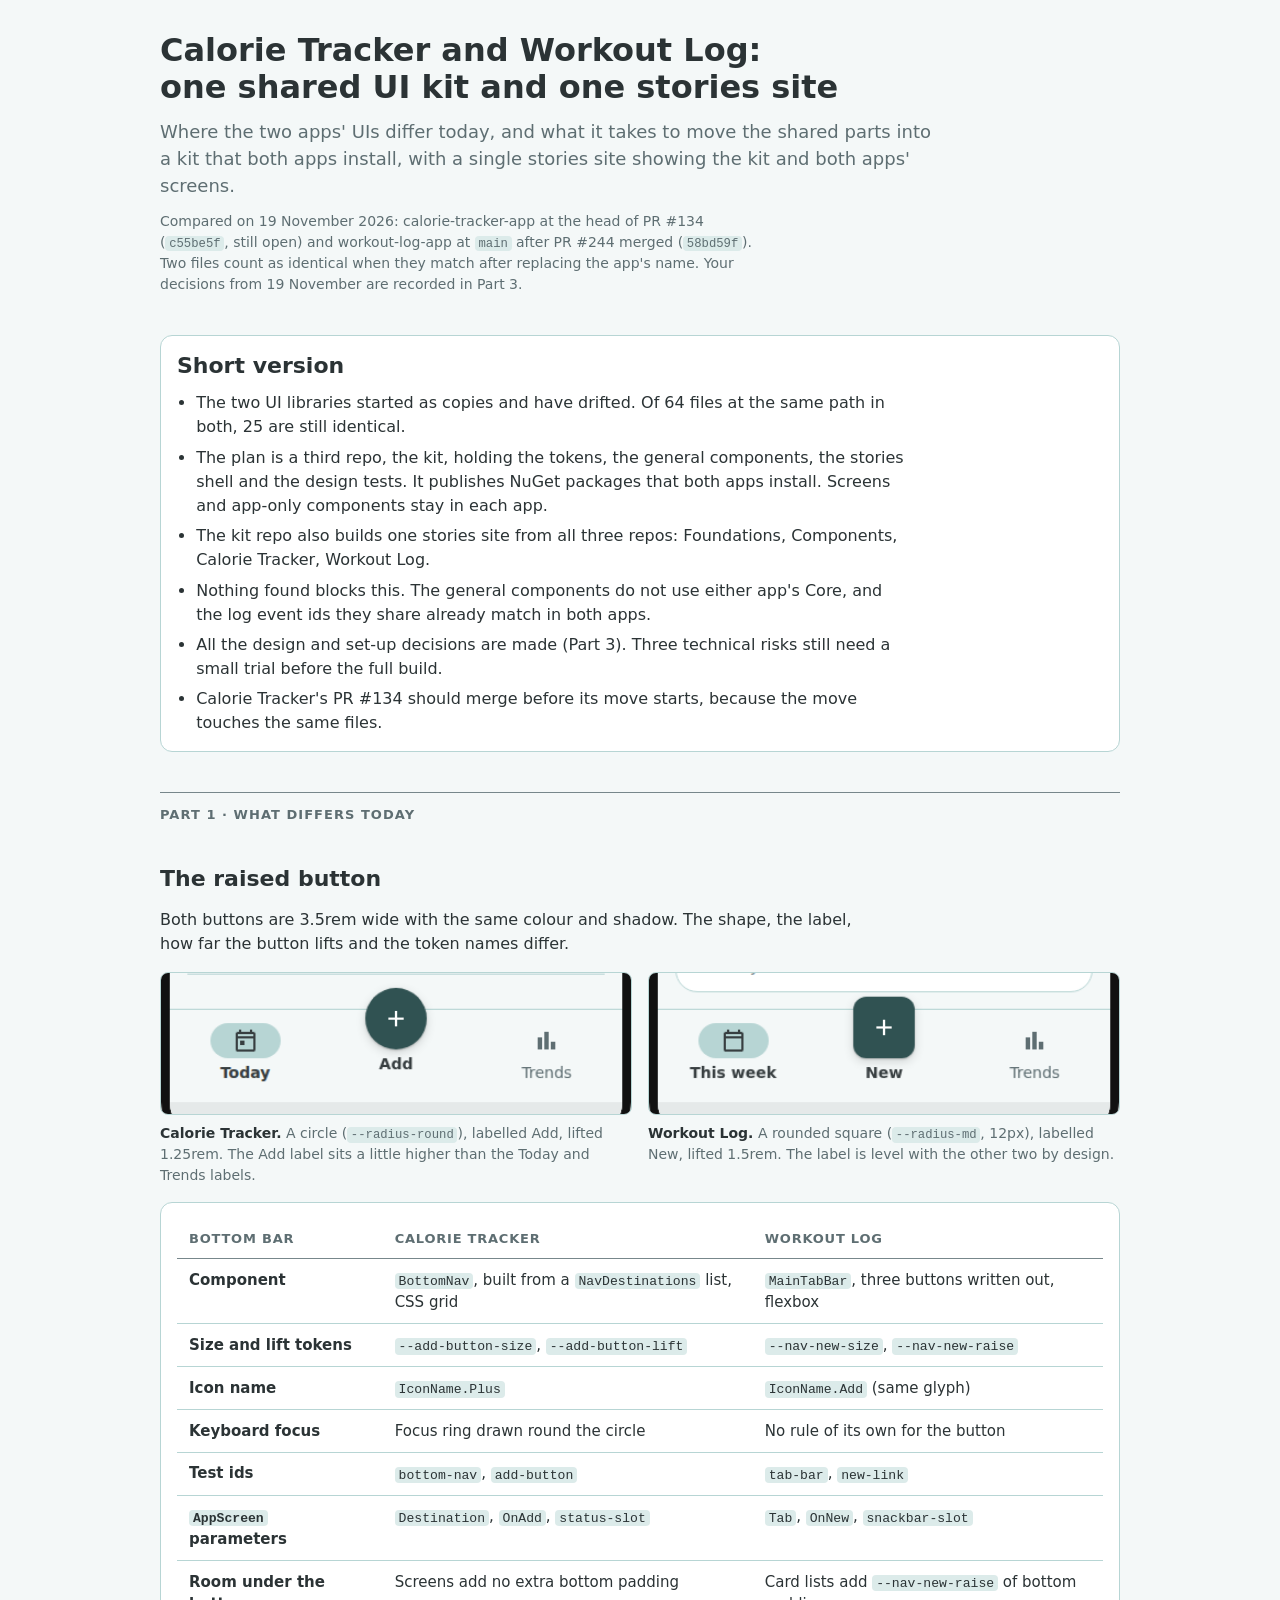
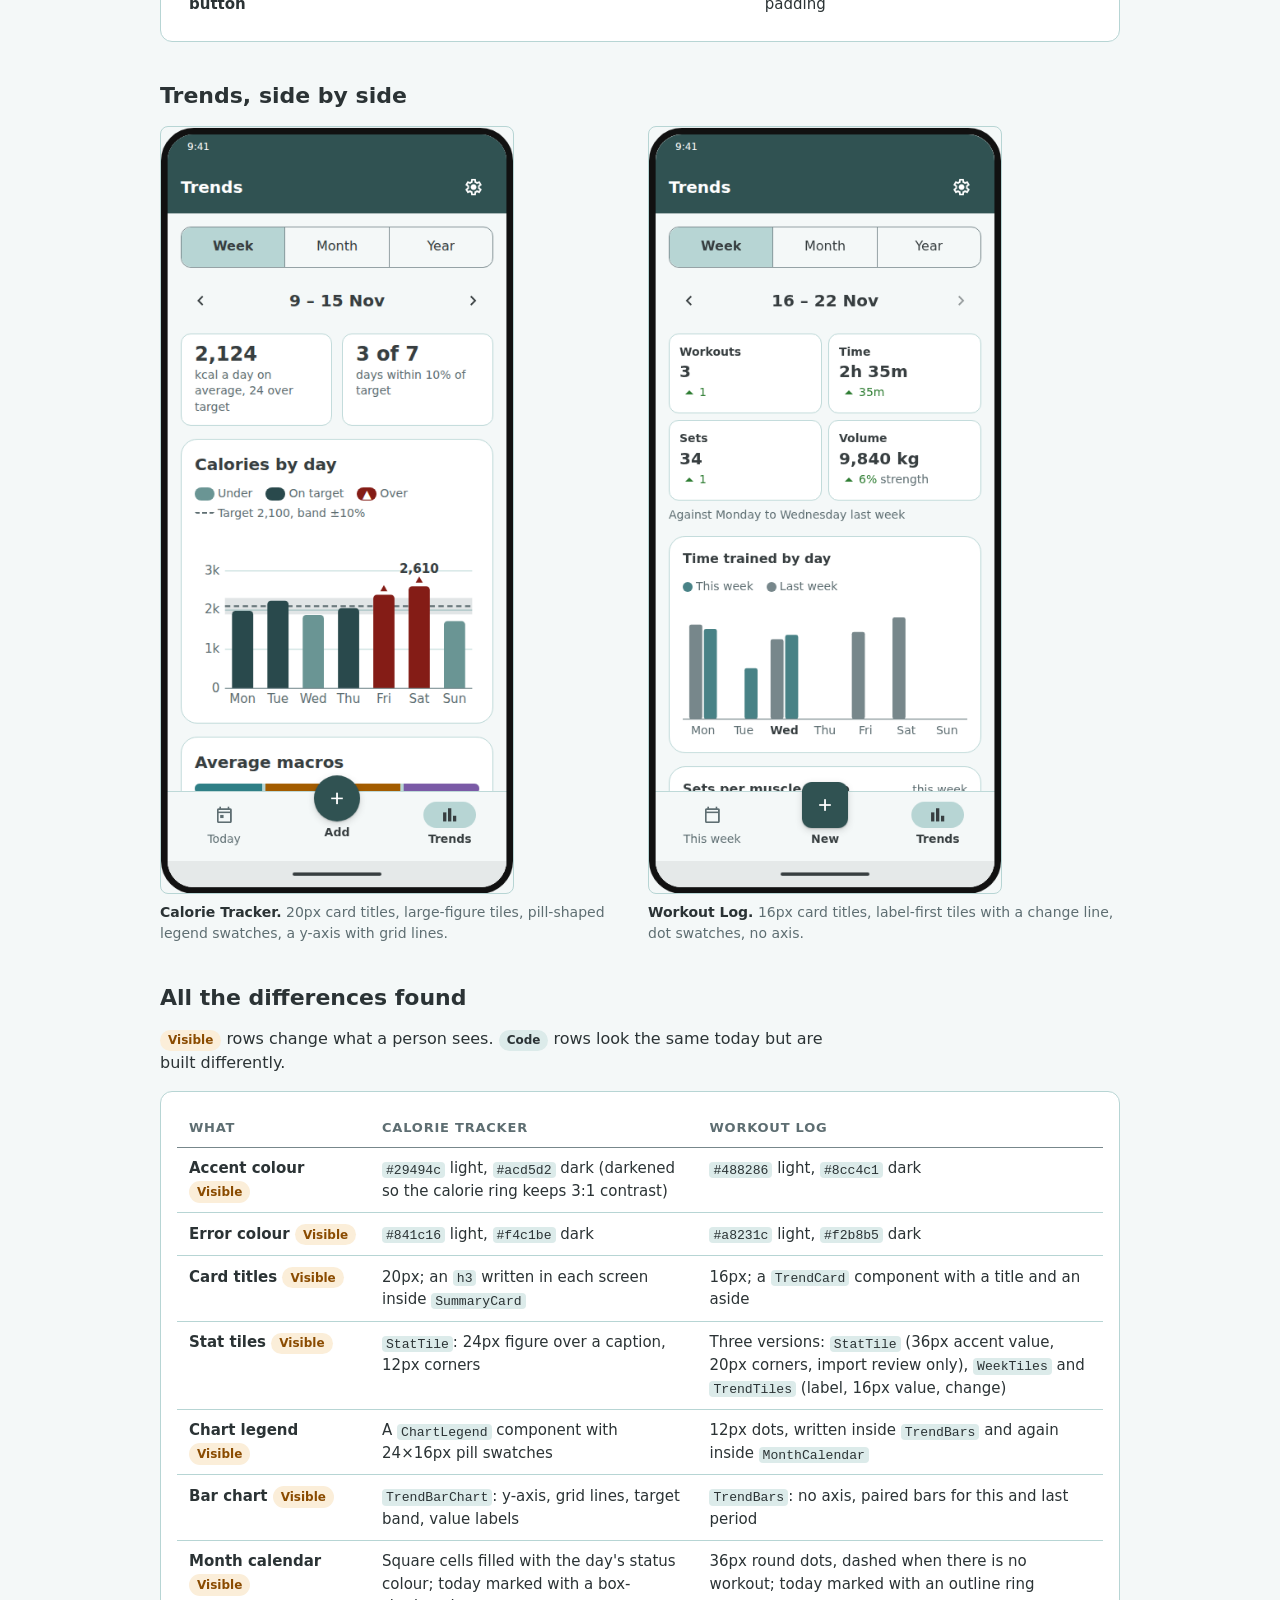
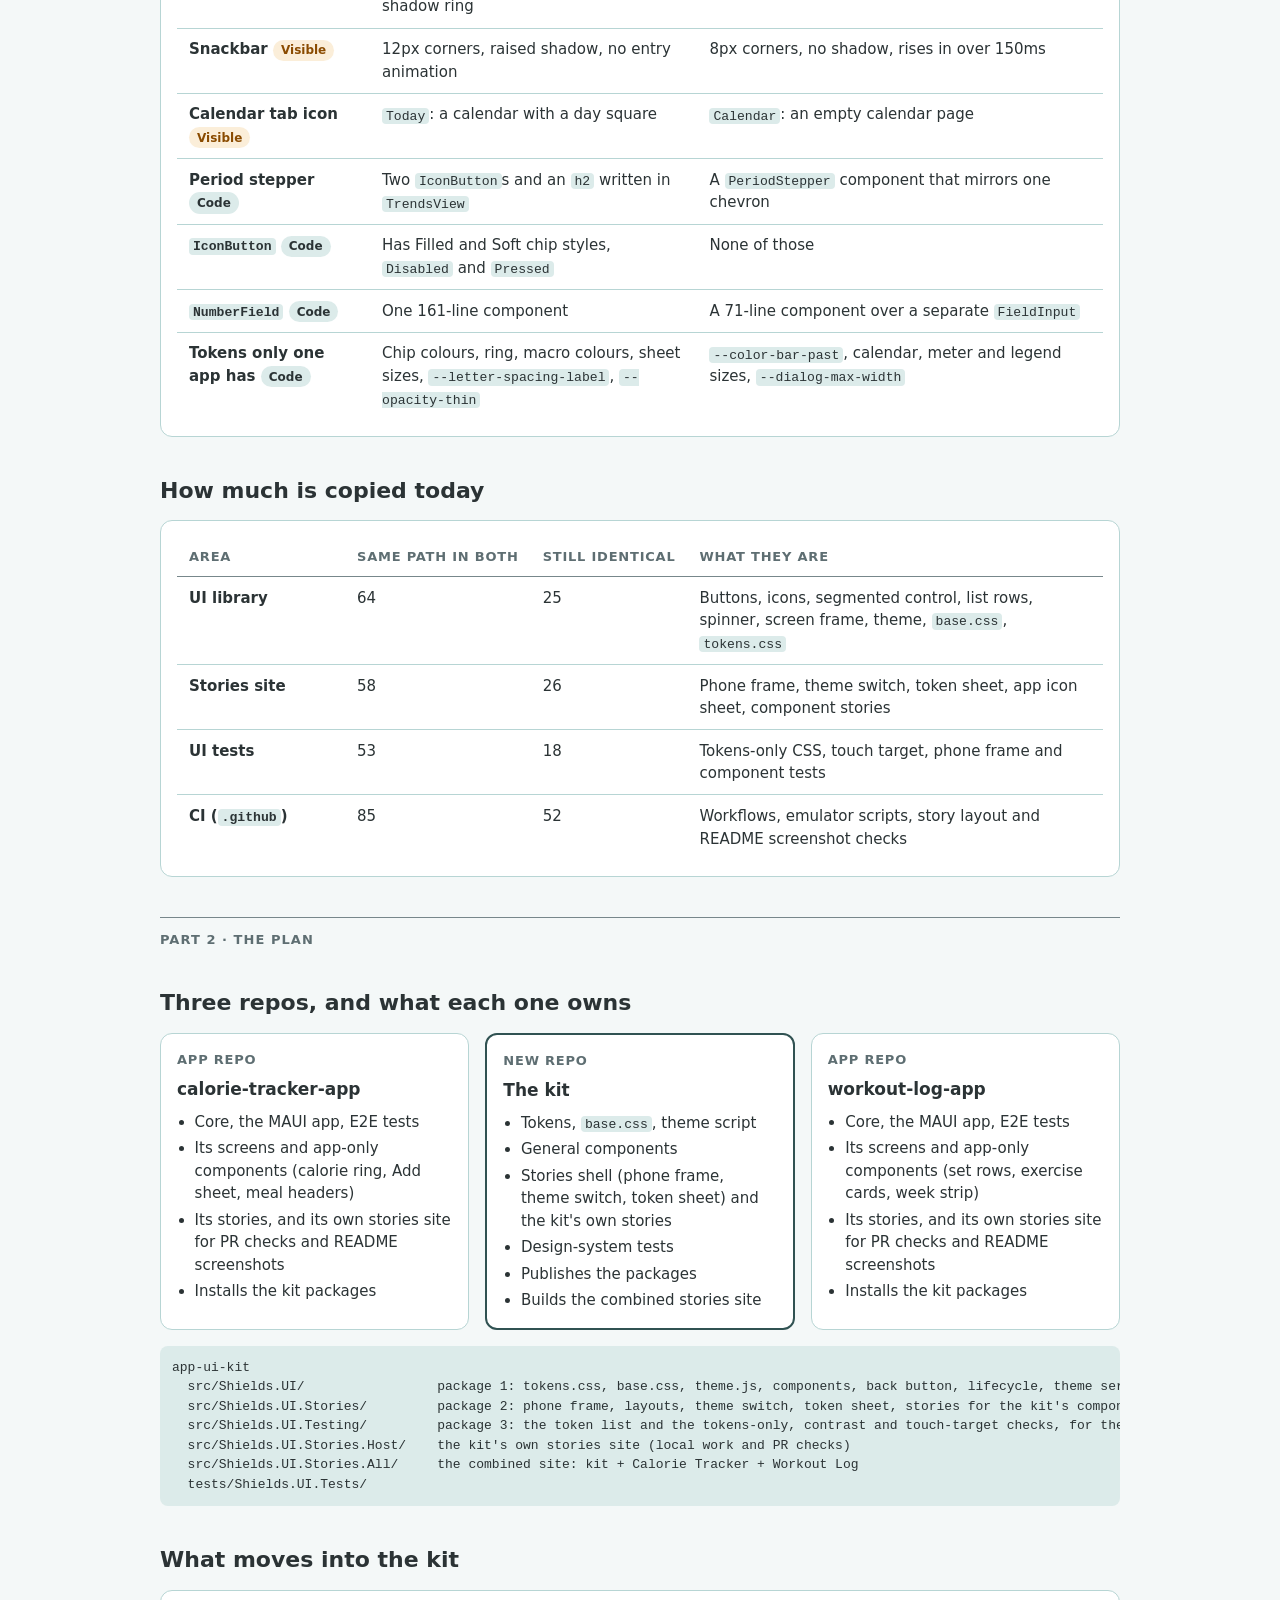
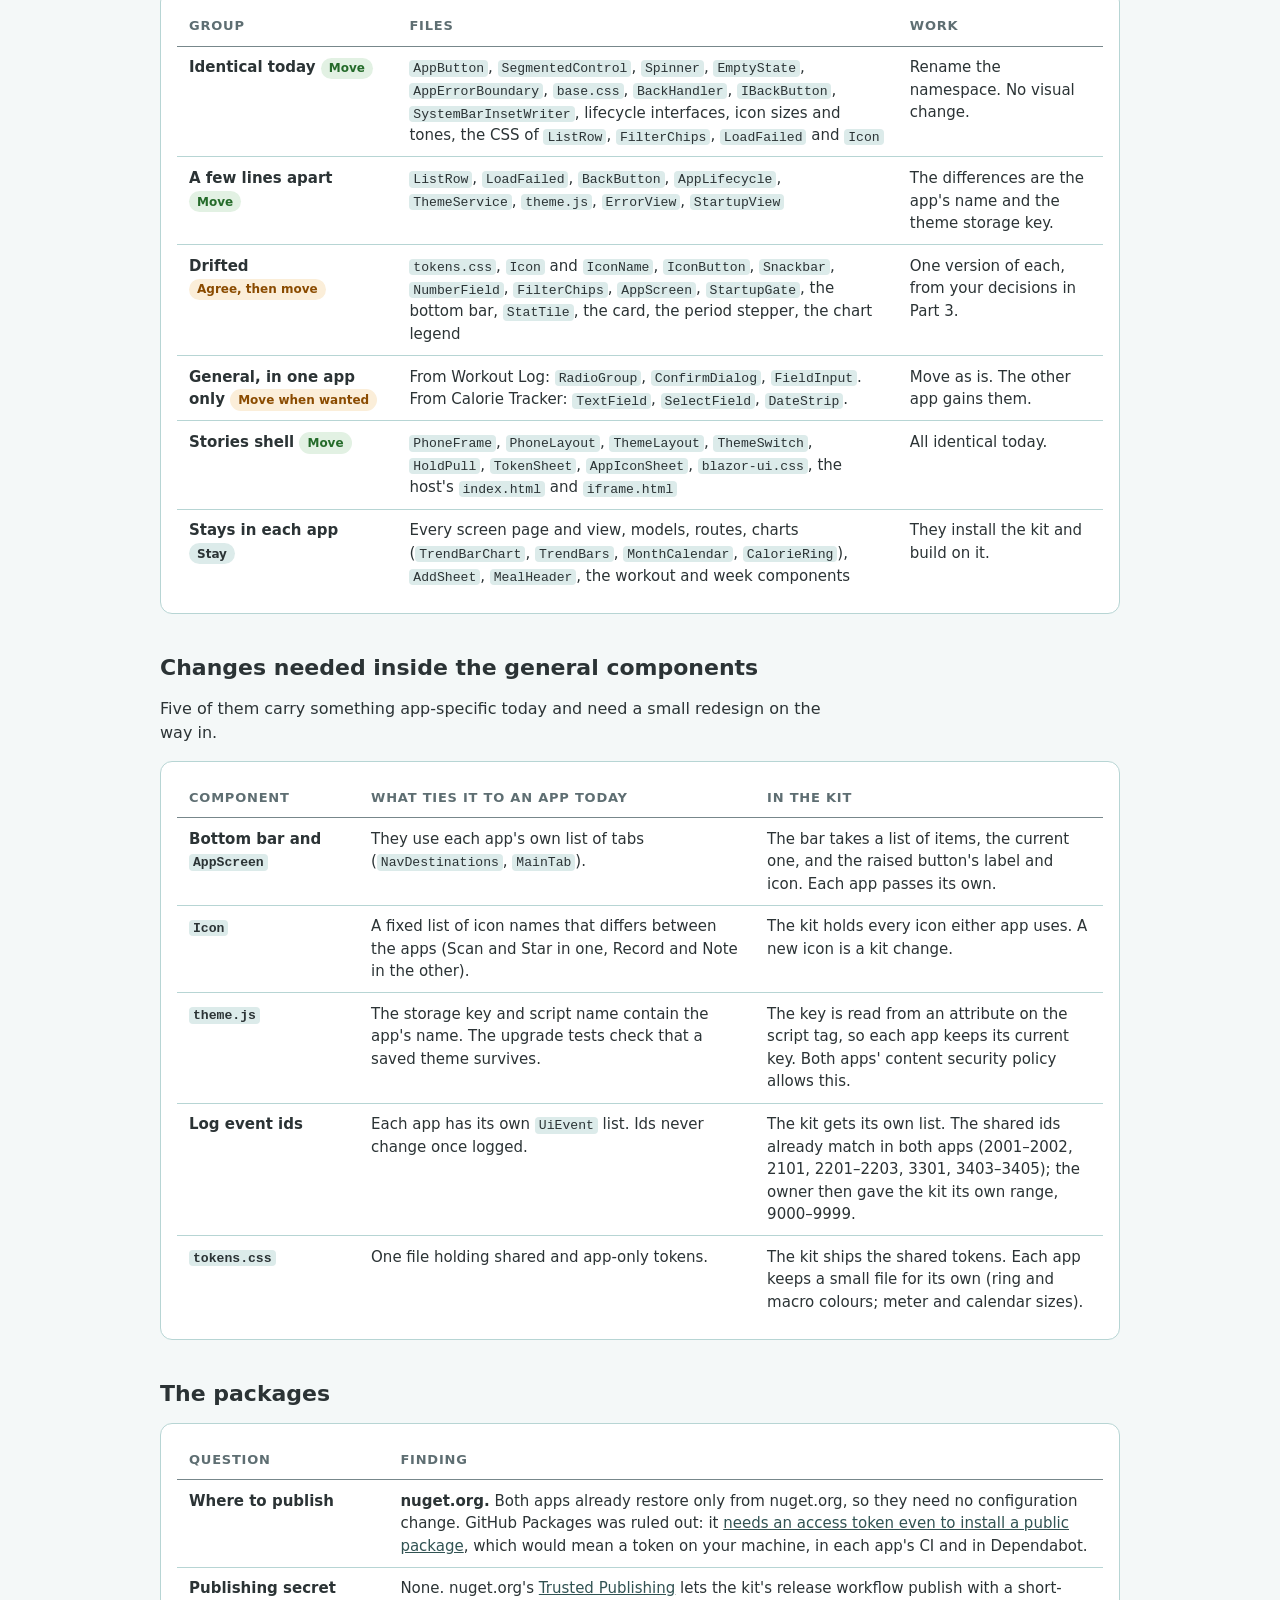
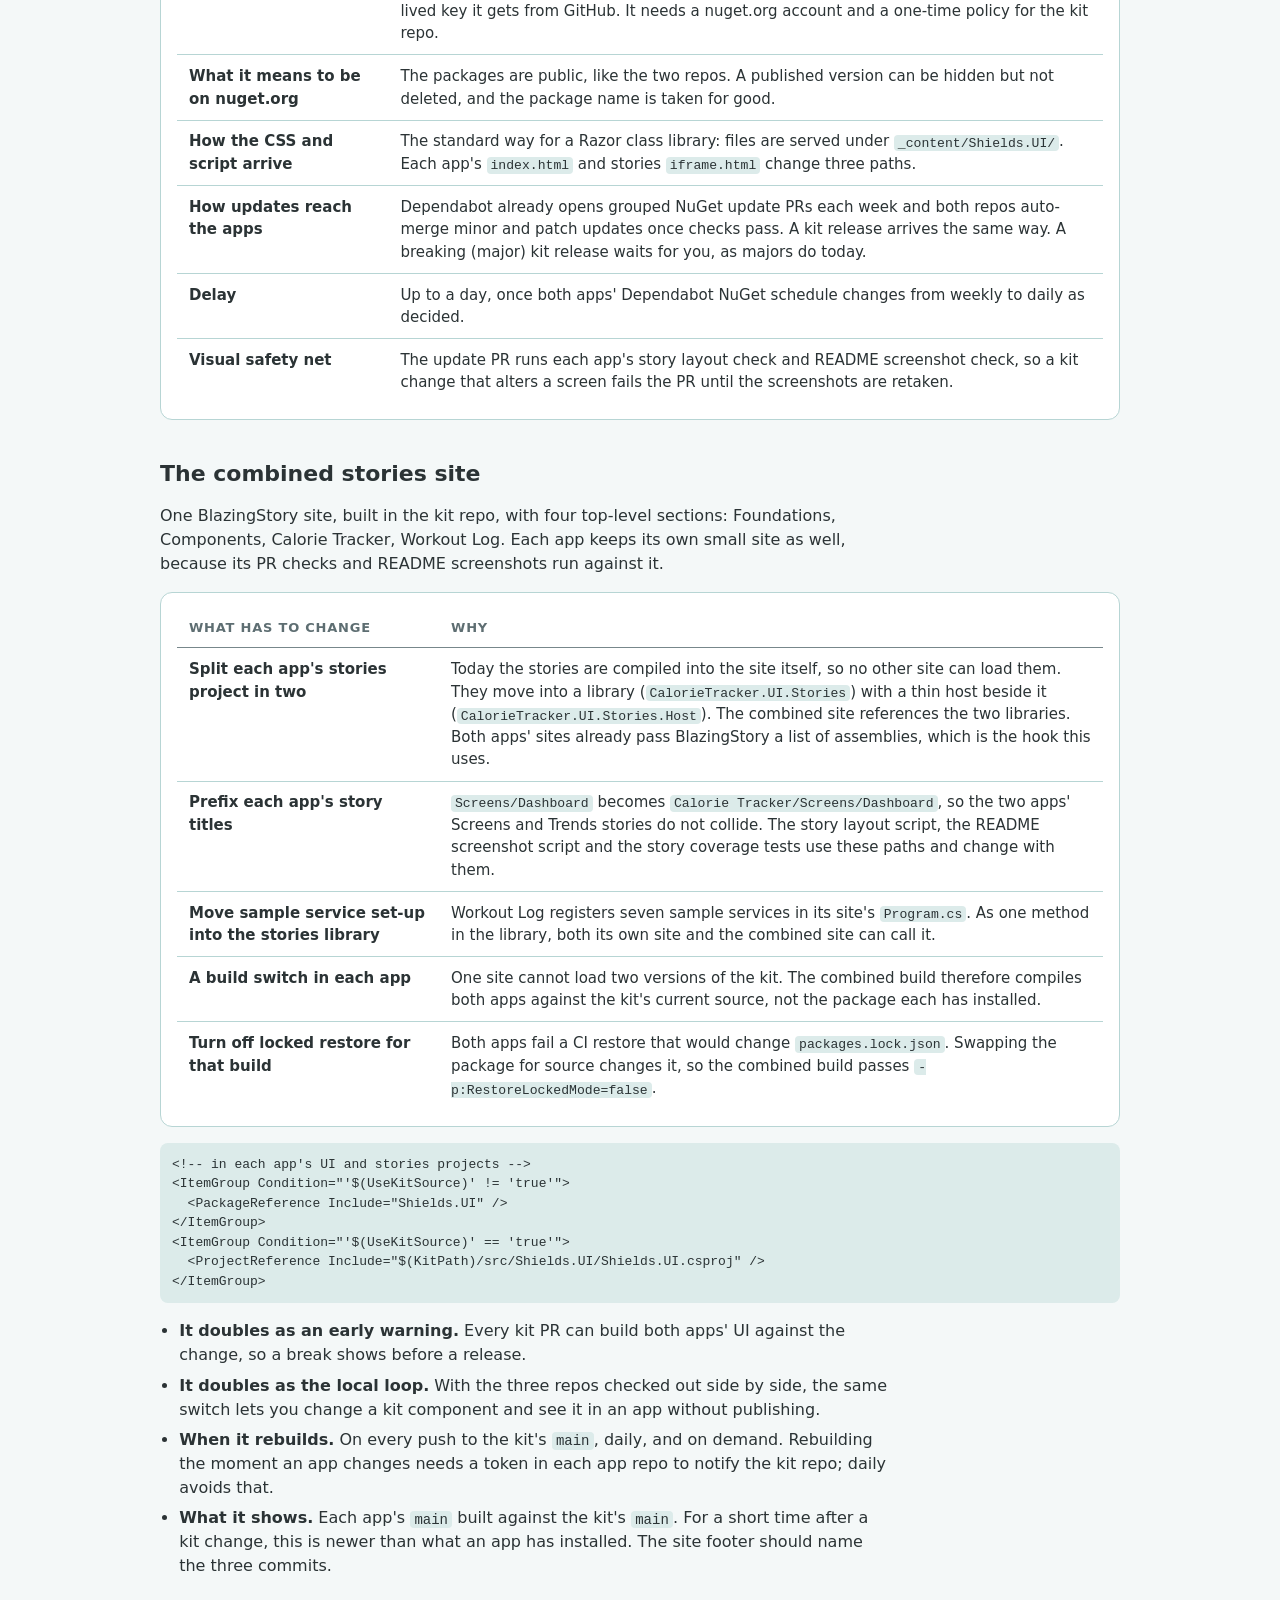
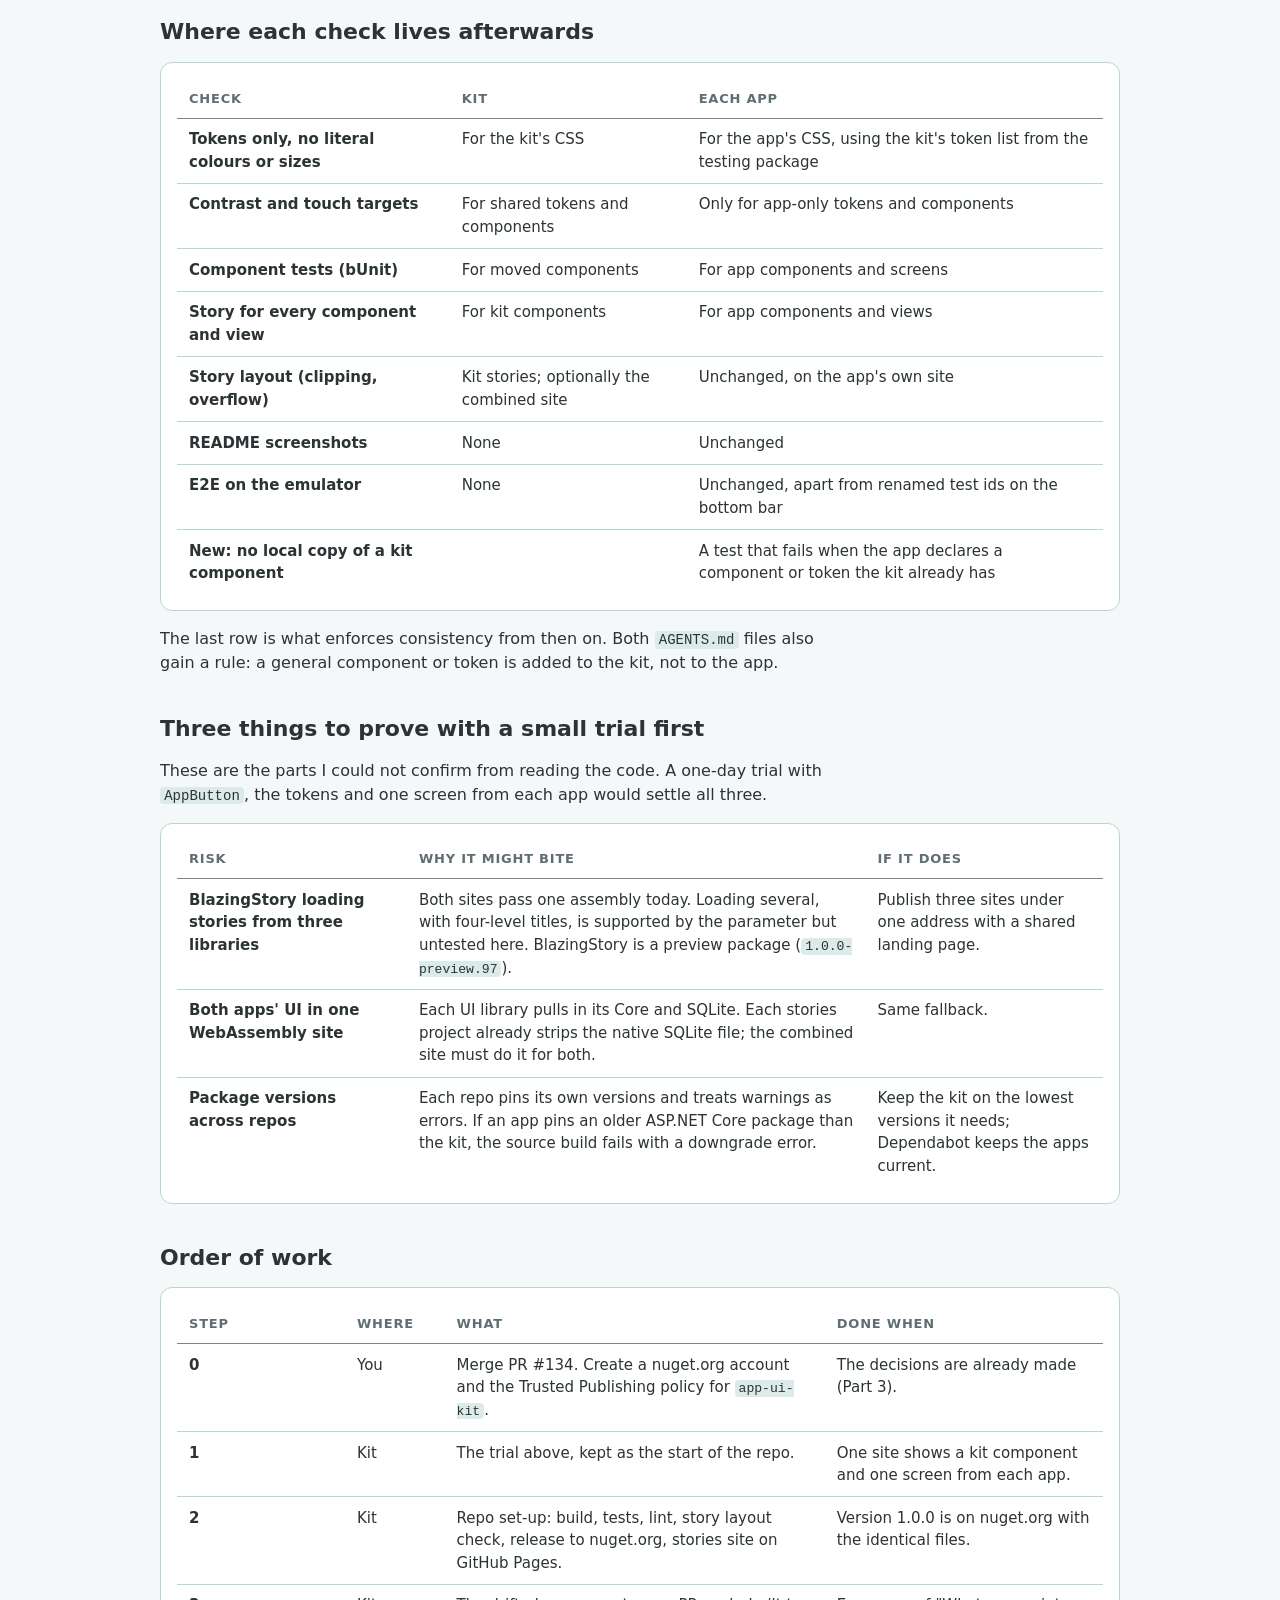
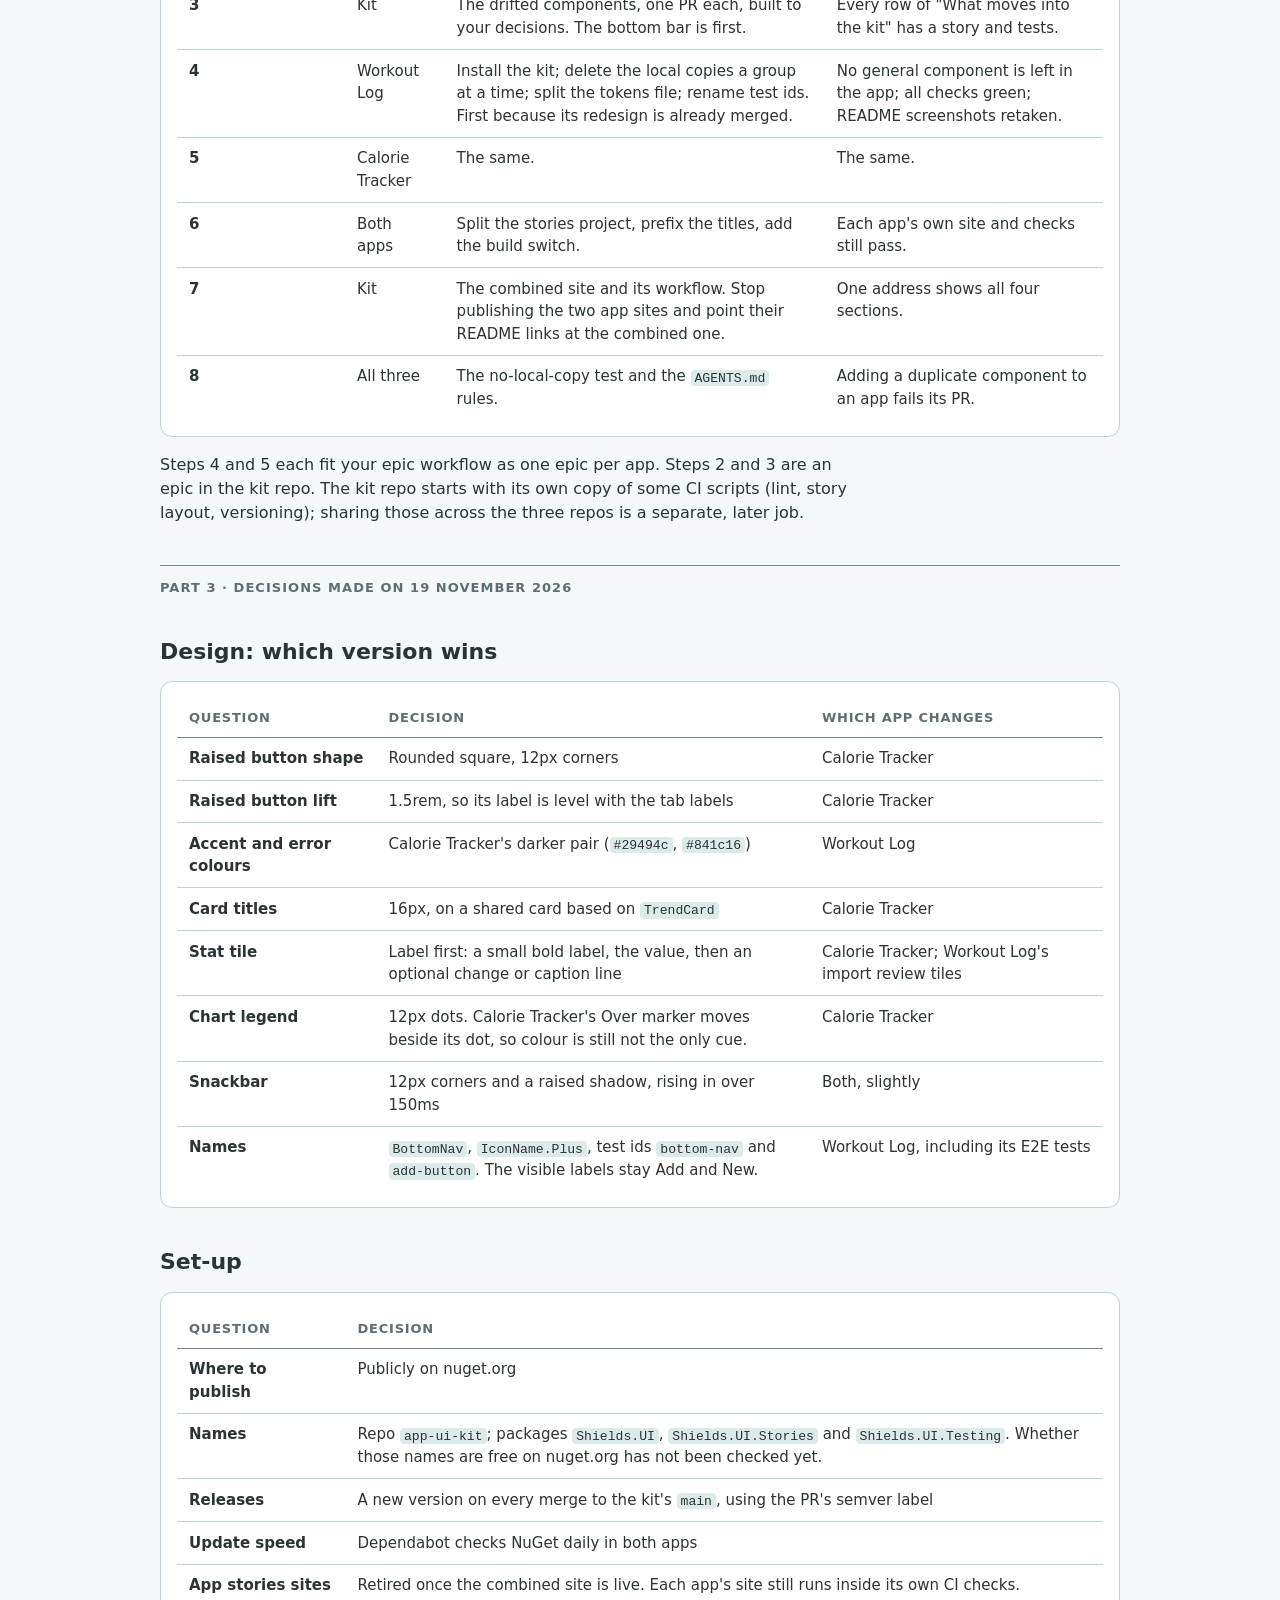
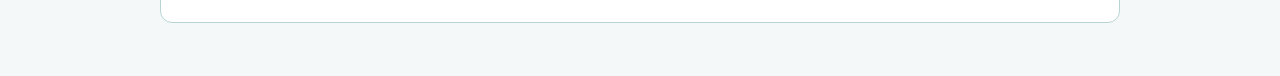
==== commit 89ba1aee: "fix: kit event range, scoped snackbar service, strict contrast check - KitEvent ids move to the kit'" ====
--- a/docs/design/shared-ui-kit.html
+++ b/docs/design/shared-ui-kit.html
@@ -269,7 +269,7 @@
           <tr><th>Bottom bar and <code>AppScreen</code></th><td>They use each app's own list of tabs (<code>NavDestinations</code>, <code>MainTab</code>).</td><td>The bar takes a list of items, the current one, and the raised button's label and icon. Each app passes its own.</td></tr>
           <tr><th><code>Icon</code></th><td>A fixed list of icon names that differs between the apps (Scan and Star in one, Record and Note in the other).</td><td>The kit holds every icon either app uses. A new icon is a kit change.</td></tr>
           <tr><th><code>theme.js</code></th><td>The storage key and script name contain the app's name. The upgrade tests check that a saved theme survives.</td><td>The key is read from an attribute on the script tag, so each app keeps its current key. Both apps' content security policy allows this.</td></tr>
-          <tr><th>Log event ids</th><td>Each app has its own <code>UiEvent</code> list. Ids never change once logged.</td><td>The kit gets its own list. The shared ids already match in both apps (2001–2002, 2101, 2201–2203, 3301, 3403–3405), so they keep their numbers.</td></tr>
+          <tr><th>Log event ids</th><td>Each app has its own <code>UiEvent</code> list. Ids never change once logged.</td><td>The kit gets its own list. The shared ids already match in both apps (2001–2002, 2101, 2201–2203, 3301, 3403–3405); the owner then gave the kit its own range, 9000–9999.</td></tr>
           <tr><th><code>tokens.css</code></th><td>One file holding shared and app-only tokens.</td><td>The kit ships the shared tokens. Each app keeps a small file for its own (ring and macro colours; meter and calendar sizes).</td></tr>
         </tbody>
       </table>
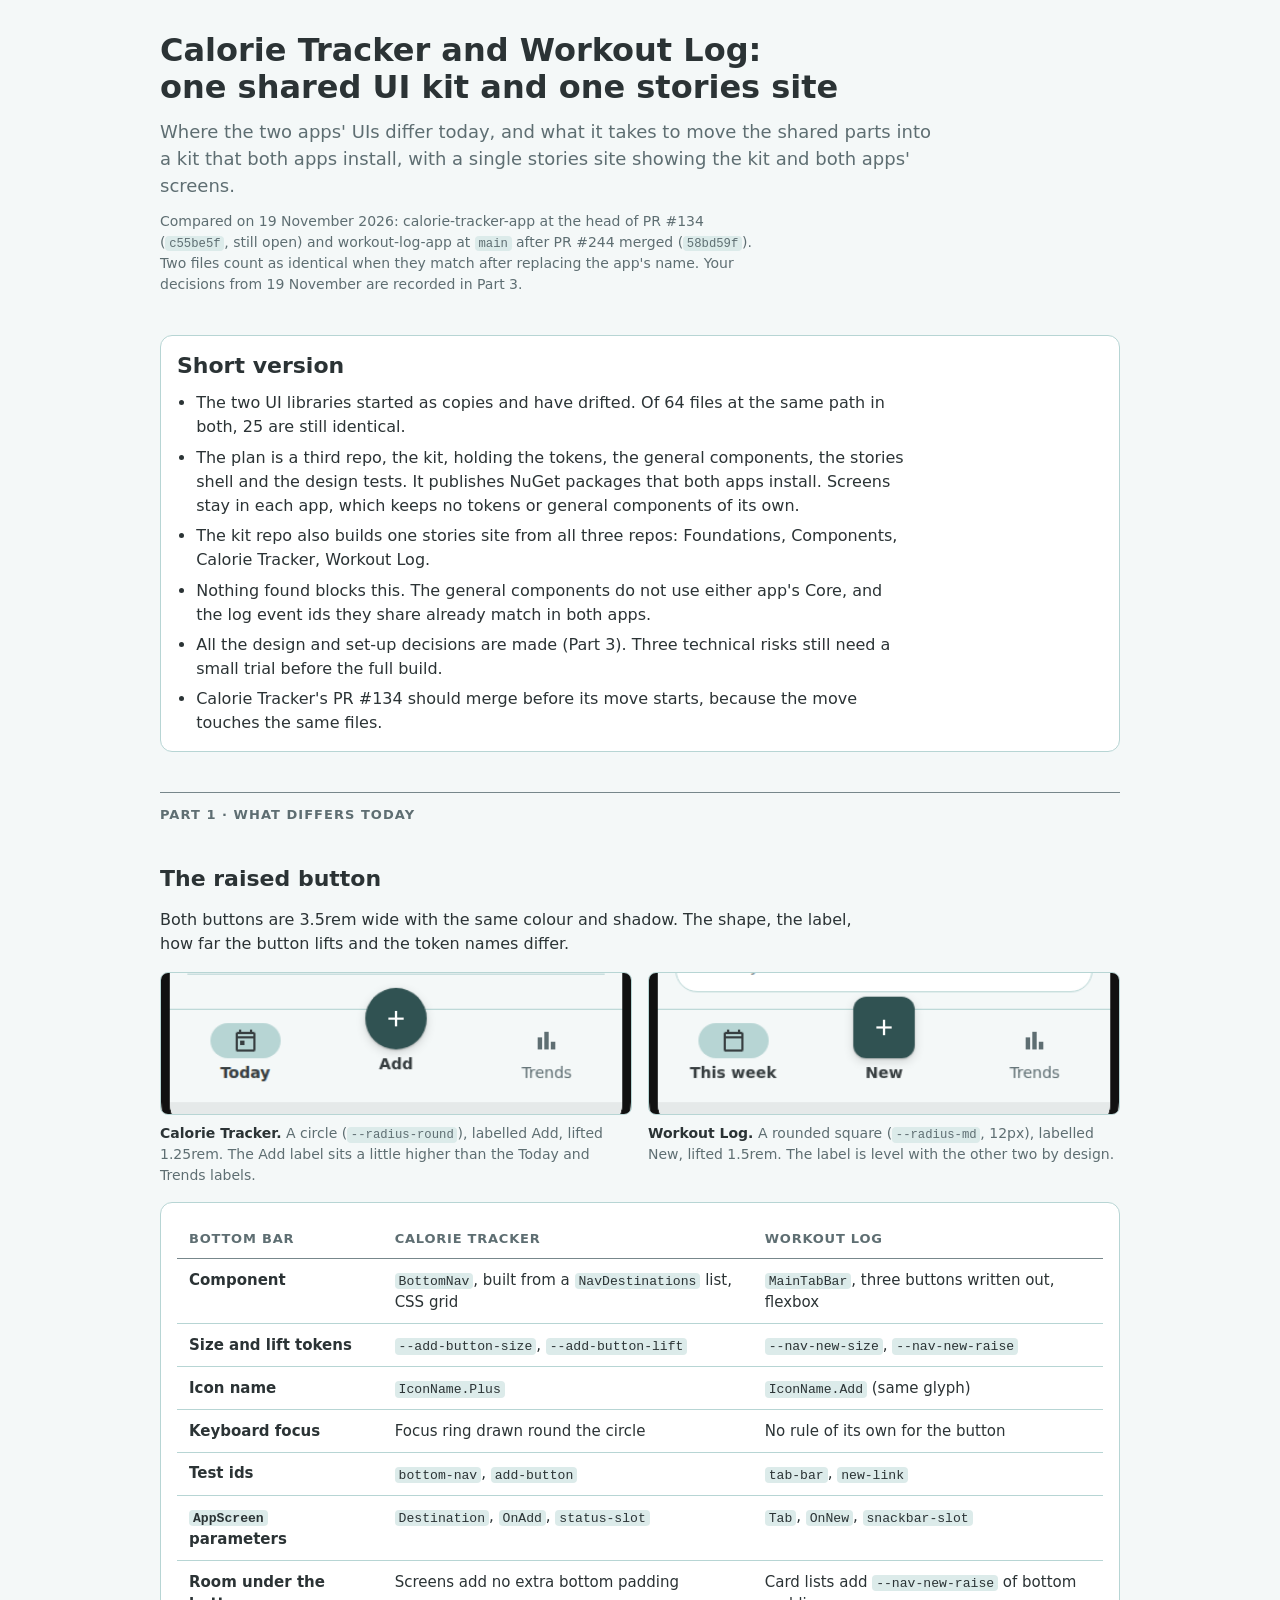
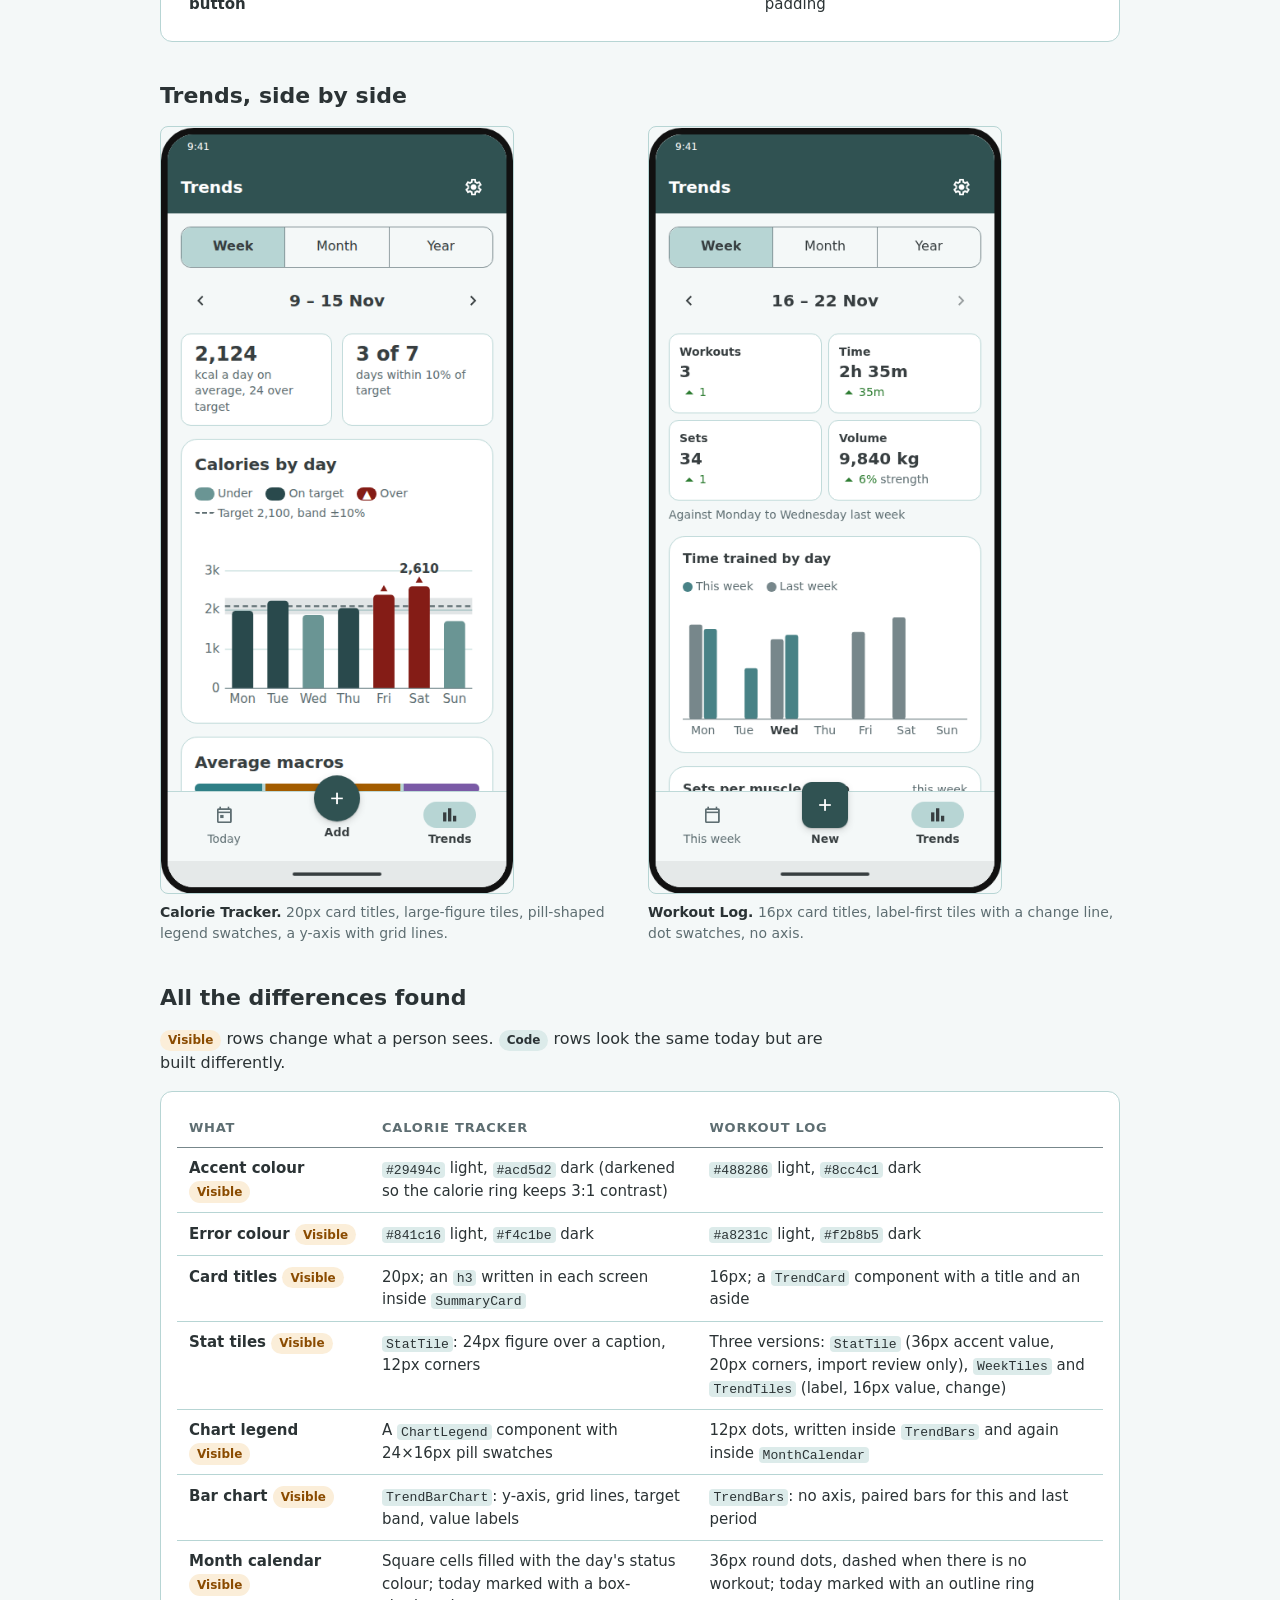
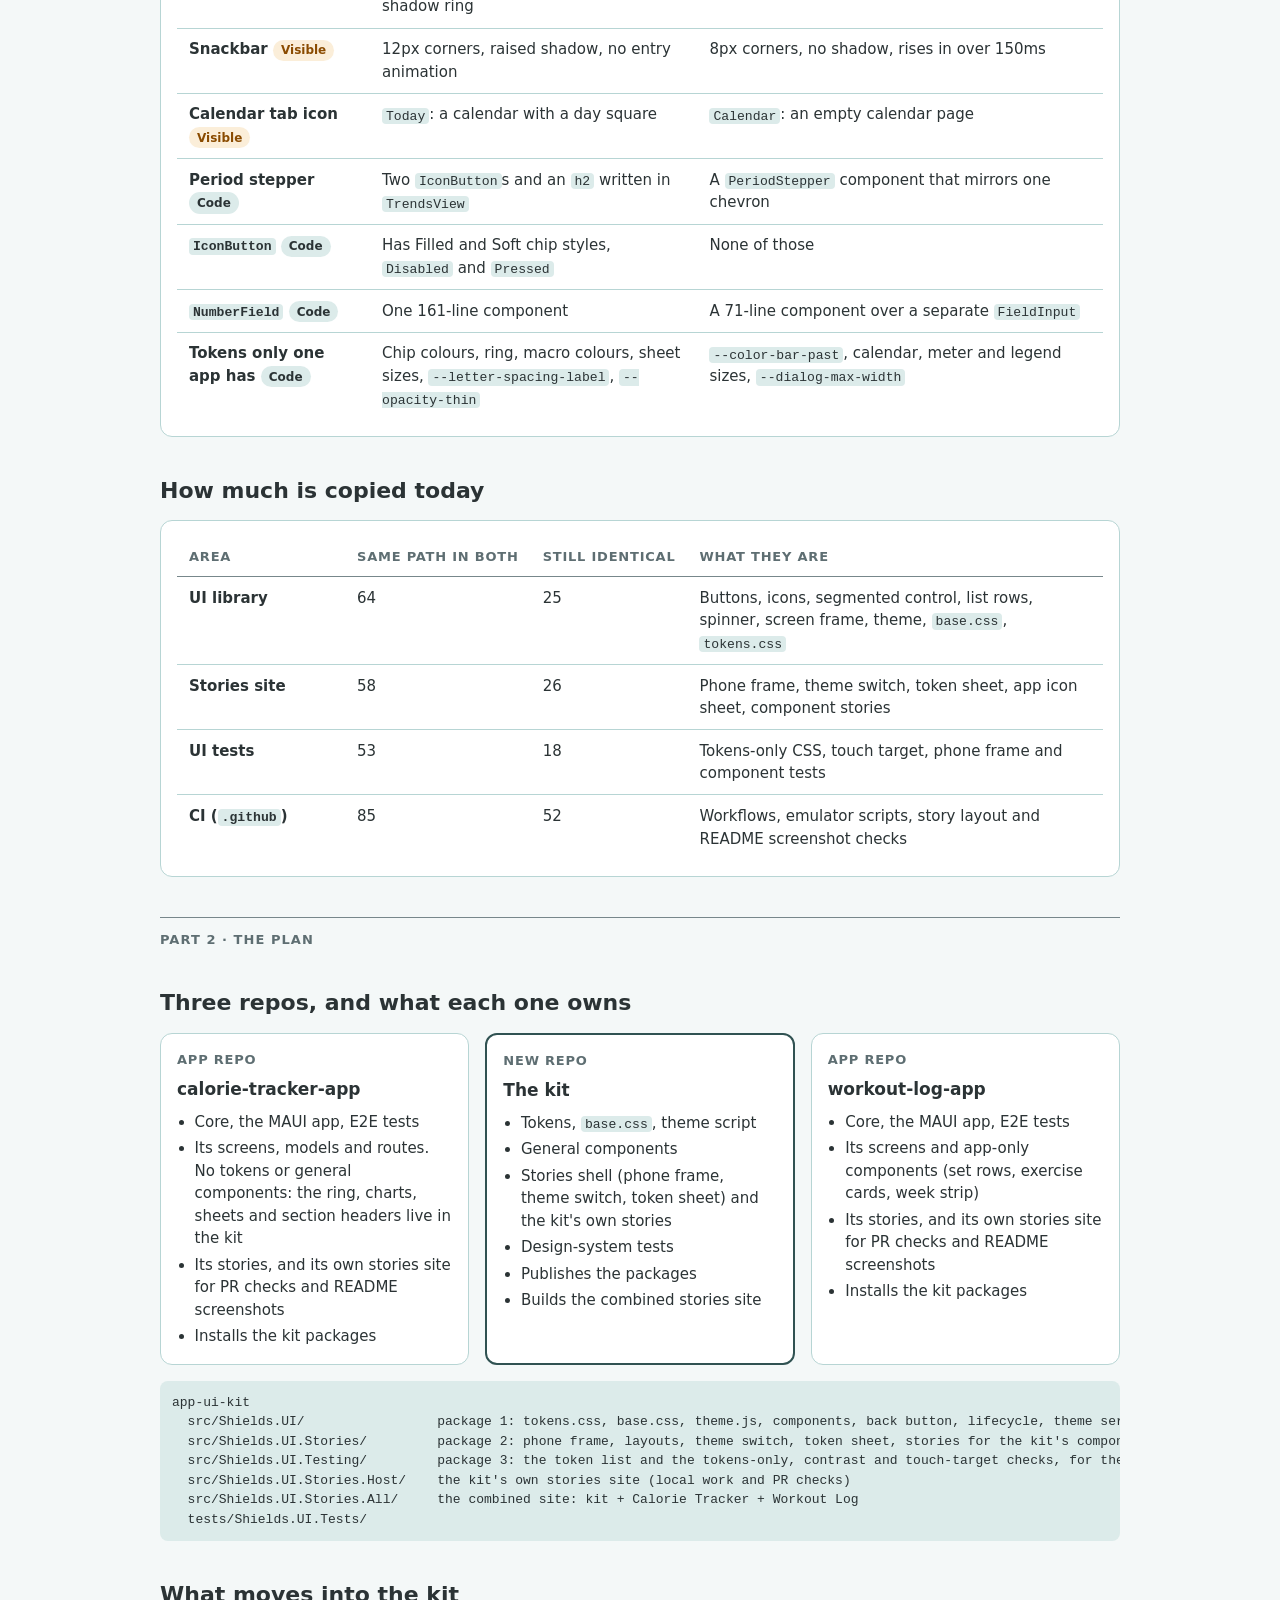
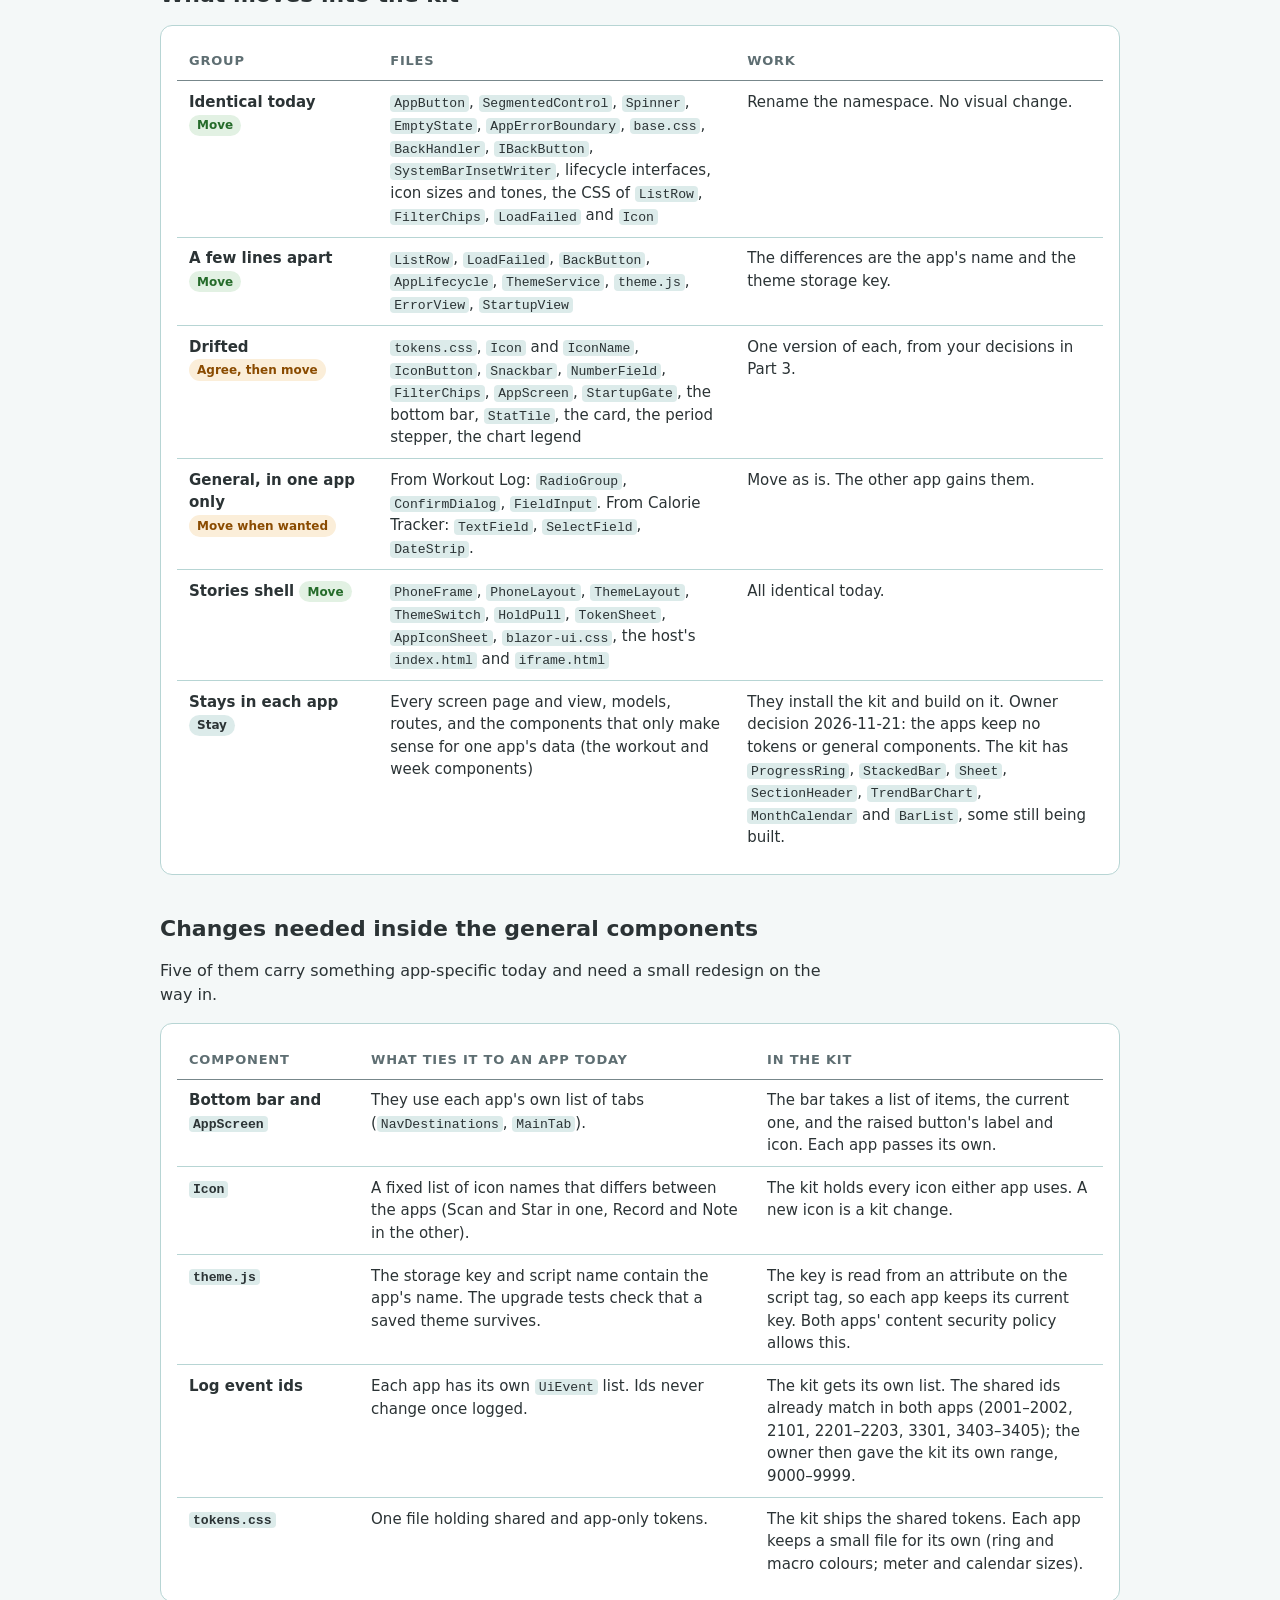
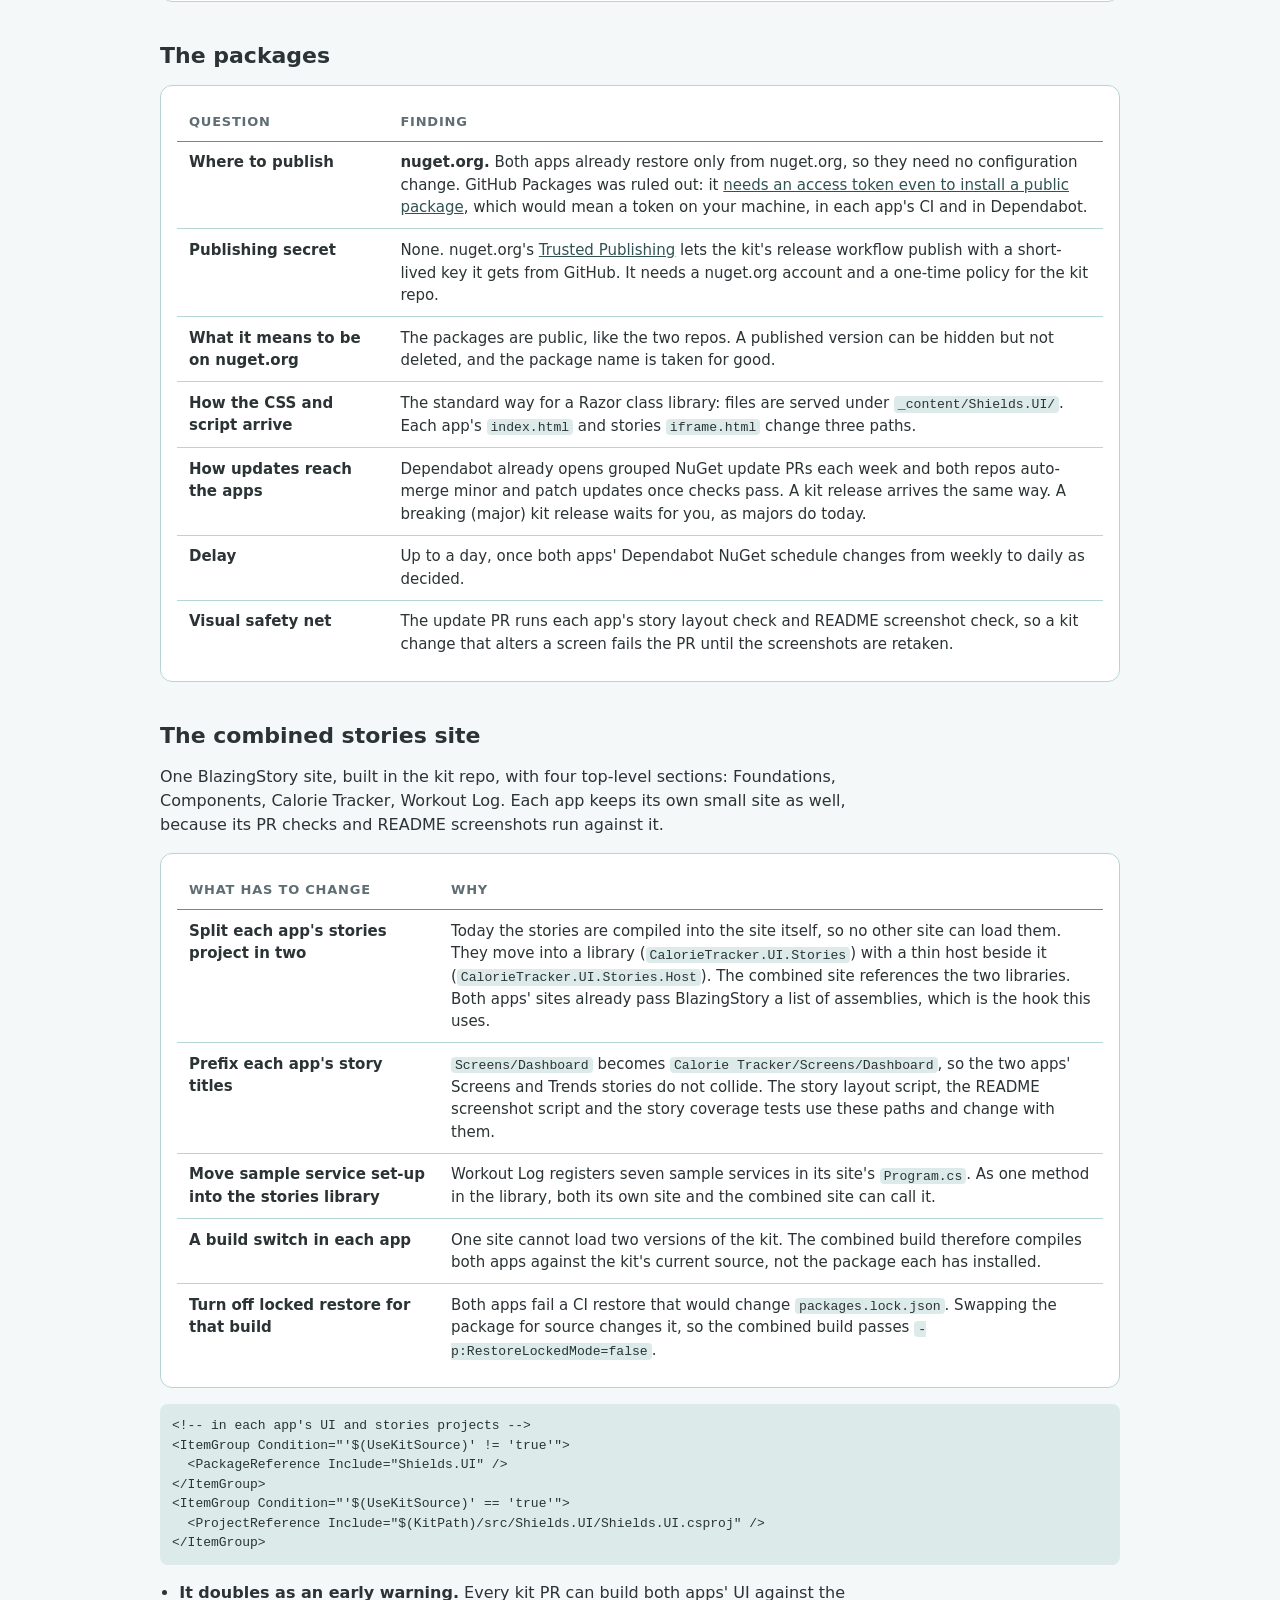
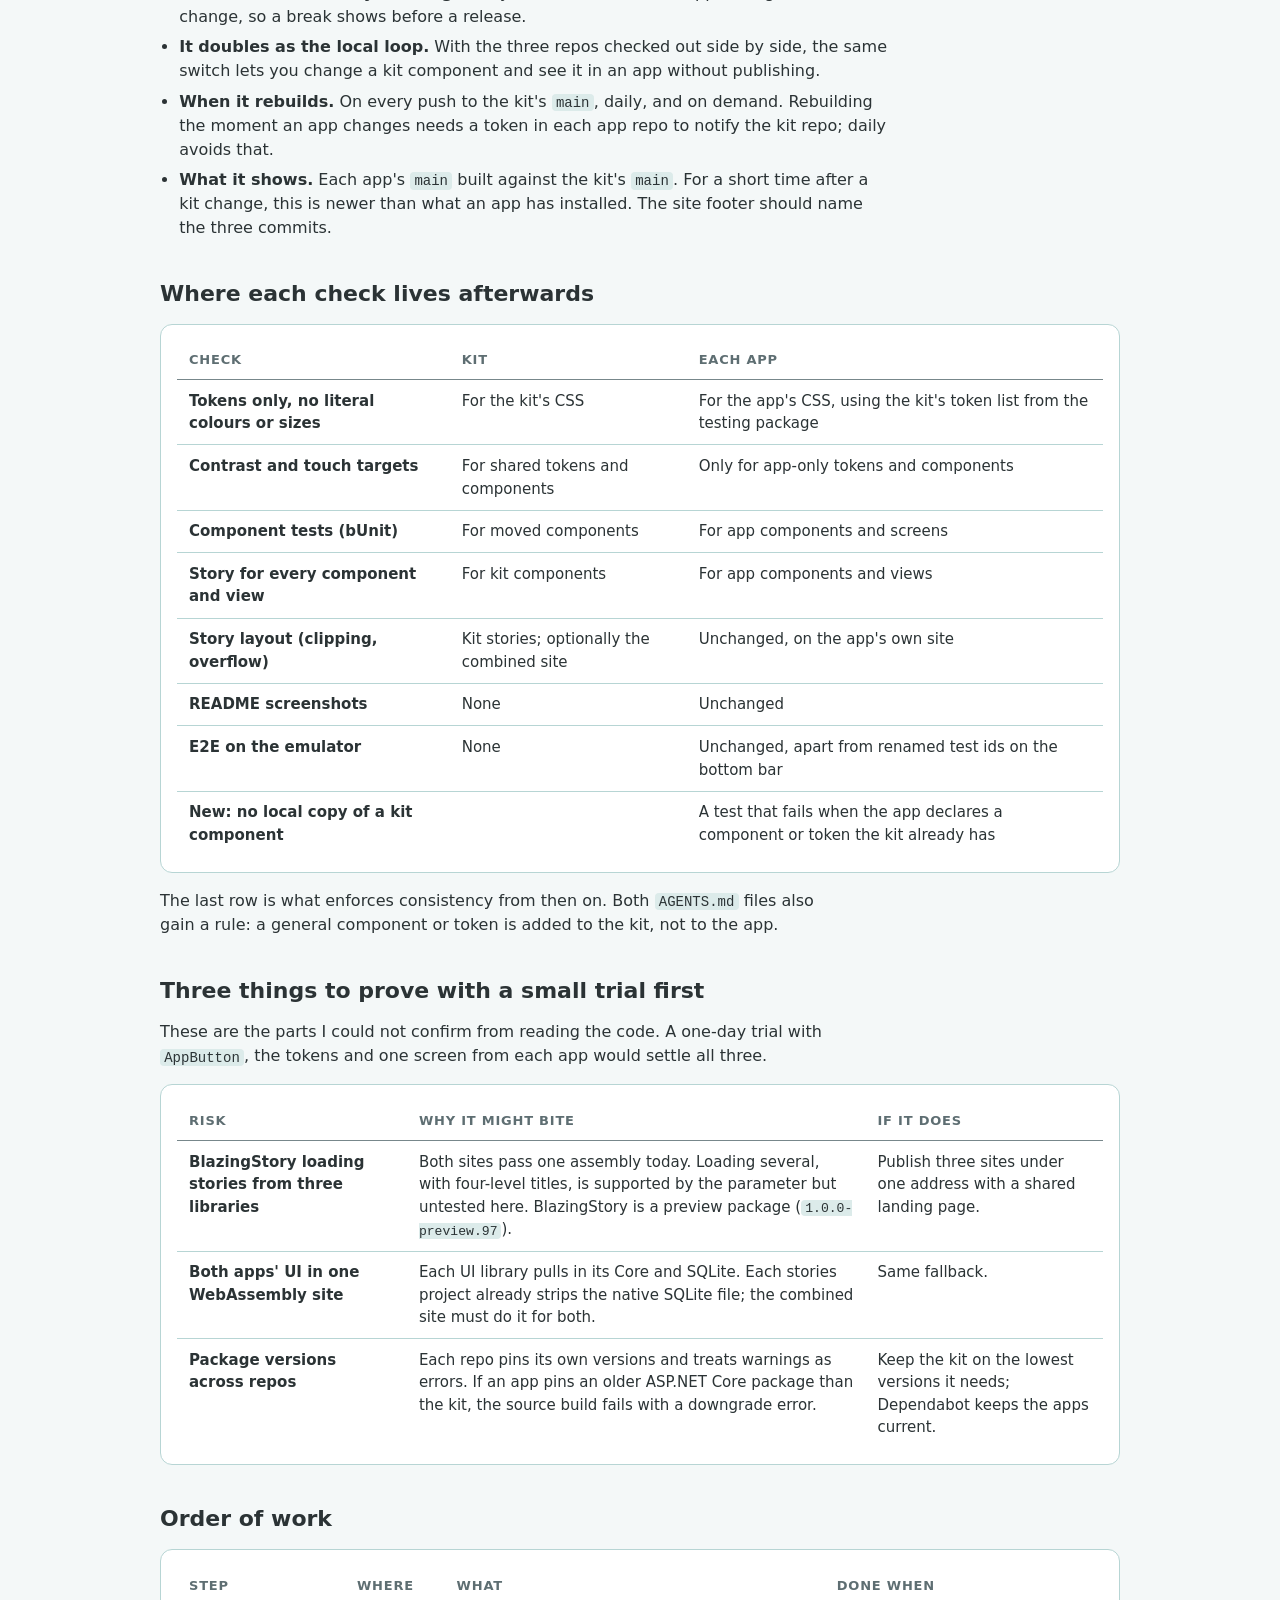
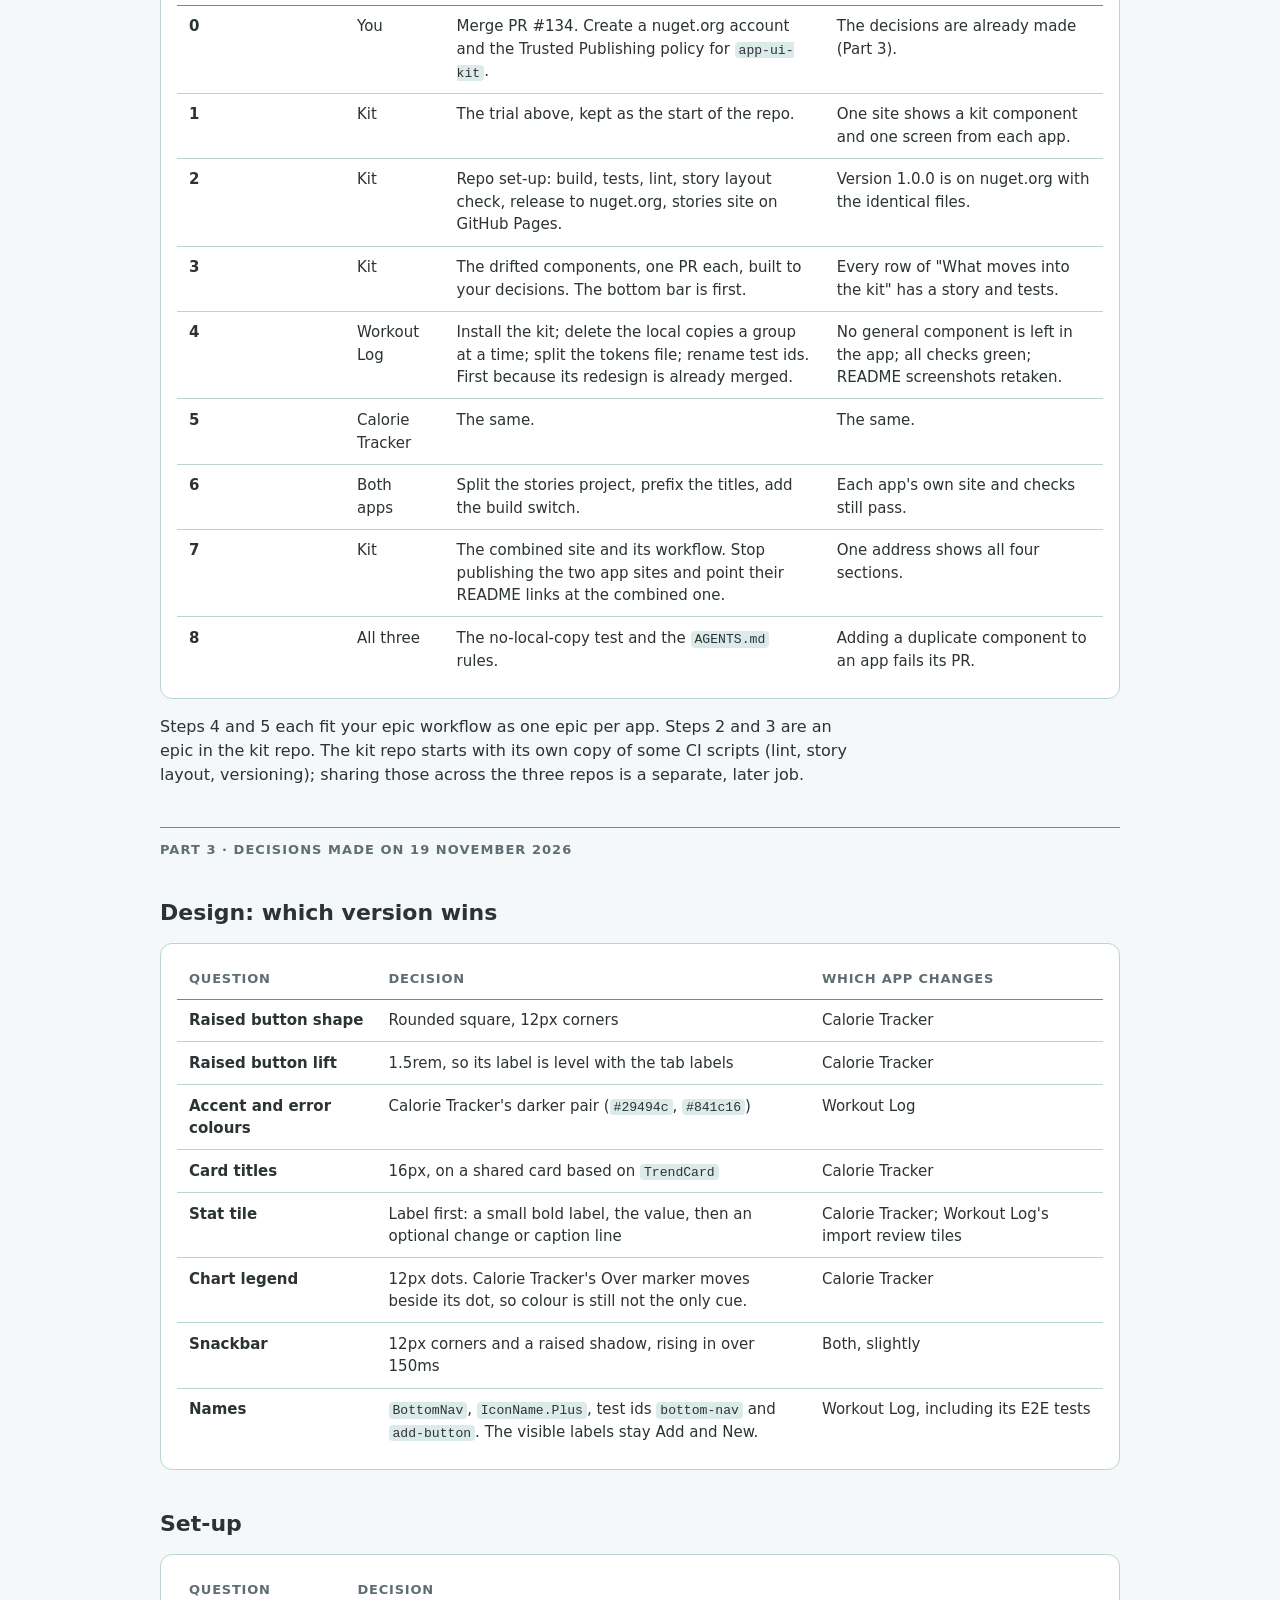
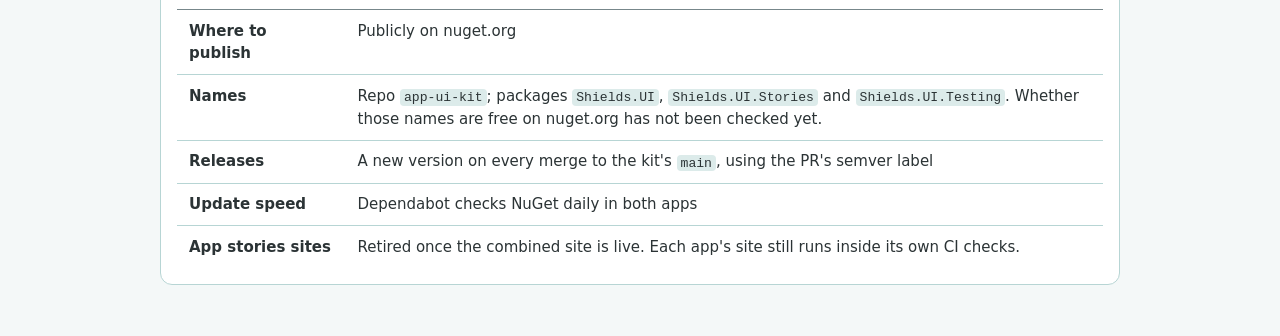
==== commit 9596e5e6: "feat(tokens): add data palette, thin opacity and chart dash tokens Adds --color-data-1..5 (a five-co" ====
--- a/docs/design/shared-ui-kit.html
+++ b/docs/design/shared-ui-kit.html
@@ -102,7 +102,7 @@
     <h2>Short version</h2>
     <ul>
       <li>The two UI libraries started as copies and have drifted. Of 64 files at the same path in both, 25 are still identical.</li>
-      <li>The plan is a third repo, the kit, holding the tokens, the general components, the stories shell and the design tests. It publishes NuGet packages that both apps install. Screens and app-only components stay in each app.</li>
+      <li>The plan is a third repo, the kit, holding the tokens, the general components, the stories shell and the design tests. It publishes NuGet packages that both apps install. Screens stay in each app, which keeps no tokens or general components of its own.</li>
       <li>The kit repo also builds one stories site from all three repos: Foundations, Components, Calorie Tracker, Workout Log.</li>
       <li>Nothing found blocks this. The general components do not use either app's Core, and the log event ids they share already match in both apps.</li>
       <li>All the design and set-up decisions are made (Part 3). Three technical risks still need a small trial before the full build.</li>
@@ -205,7 +205,7 @@
         <h3>calorie-tracker-app</h3>
         <ul>
           <li>Core, the MAUI app, E2E tests</li>
-          <li>Its screens and app-only components (calorie ring, Add sheet, meal headers)</li>
+          <li>Its screens, models and routes. No tokens or general components: the ring, charts, sheets and section headers live in the kit</li>
           <li>Its stories, and its own stories site for PR checks and README screenshots</li>
           <li>Installs the kit packages</li>
         </ul>
@@ -253,7 +253,7 @@
           <tr><th>Drifted <span class="tag mid">Agree, then move</span></th><td><code>tokens.css</code>, <code>Icon</code> and <code>IconName</code>, <code>IconButton</code>, <code>Snackbar</code>, <code>NumberField</code>, <code>FilterChips</code>, <code>AppScreen</code>, <code>StartupGate</code>, the bottom bar, <code>StatTile</code>, the card, the period stepper, the chart legend</td><td>One version of each, from your decisions in Part 3.</td></tr>
           <tr><th>General, in one app only <span class="tag mid">Move when wanted</span></th><td>From Workout Log: <code>RadioGroup</code>, <code>ConfirmDialog</code>, <code>FieldInput</code>. From Calorie Tracker: <code>TextField</code>, <code>SelectField</code>, <code>DateStrip</code>.</td><td>Move as is. The other app gains them.</td></tr>
           <tr><th>Stories shell <span class="tag good">Move</span></th><td><code>PhoneFrame</code>, <code>PhoneLayout</code>, <code>ThemeLayout</code>, <code>ThemeSwitch</code>, <code>HoldPull</code>, <code>TokenSheet</code>, <code>AppIconSheet</code>, <code>blazor-ui.css</code>, the host's <code>index.html</code> and <code>iframe.html</code></td><td>All identical today.</td></tr>
-          <tr><th>Stays in each app <span class="tag code">Stay</span></th><td>Every screen page and view, models, routes, charts (<code>TrendBarChart</code>, <code>TrendBars</code>, <code>MonthCalendar</code>, <code>CalorieRing</code>), <code>AddSheet</code>, <code>MealHeader</code>, the workout and week components</td><td>They install the kit and build on it.</td></tr>
+          <tr><th>Stays in each app <span class="tag code">Stay</span></th><td>Every screen page and view, models, routes, and the components that only make sense for one app's data (the workout and week components)</td><td>They install the kit and build on it. Owner decision 2026-11-21: the apps keep no tokens or general components. The kit has <code>ProgressRing</code>, <code>StackedBar</code>, <code>Sheet</code>, <code>SectionHeader</code>, <code>TrendBarChart</code>, <code>MonthCalendar</code> and <code>BarList</code>, some still being built.</td></tr>
         </tbody>
       </table>
     </div>
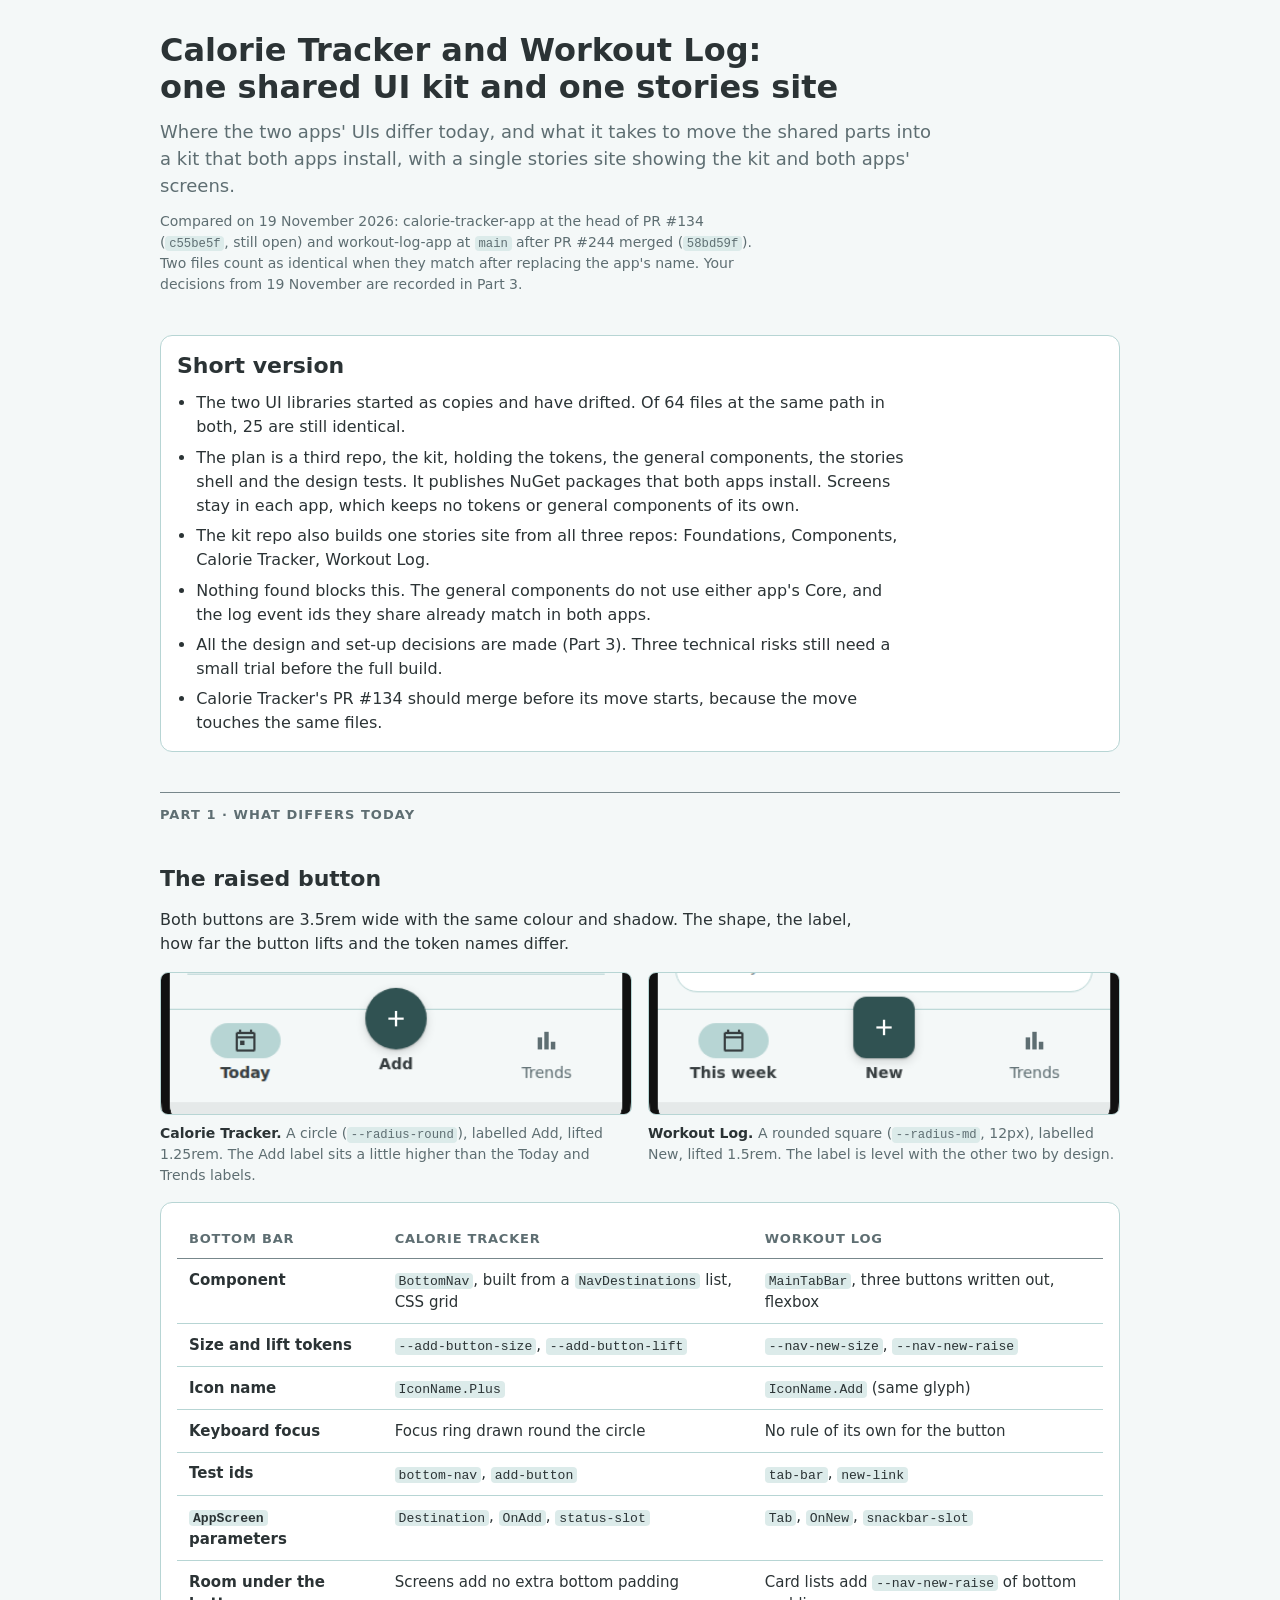
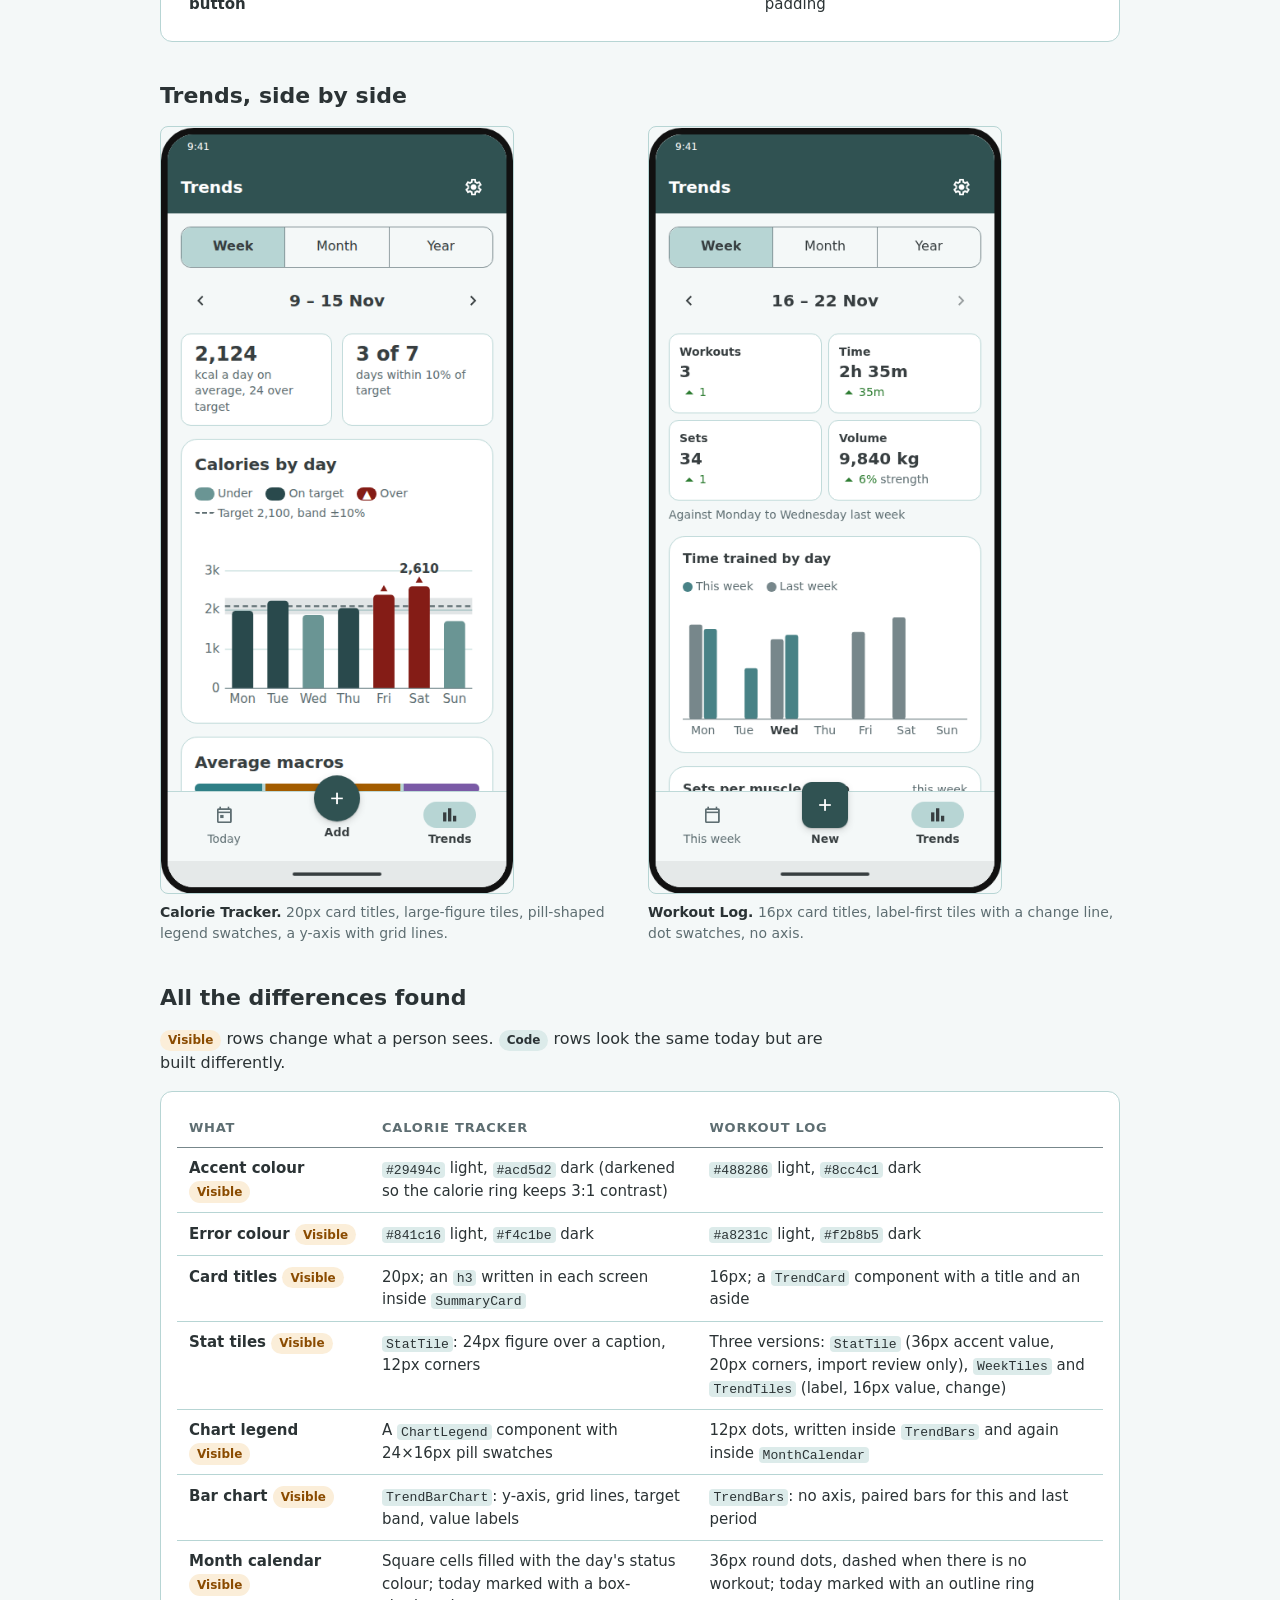
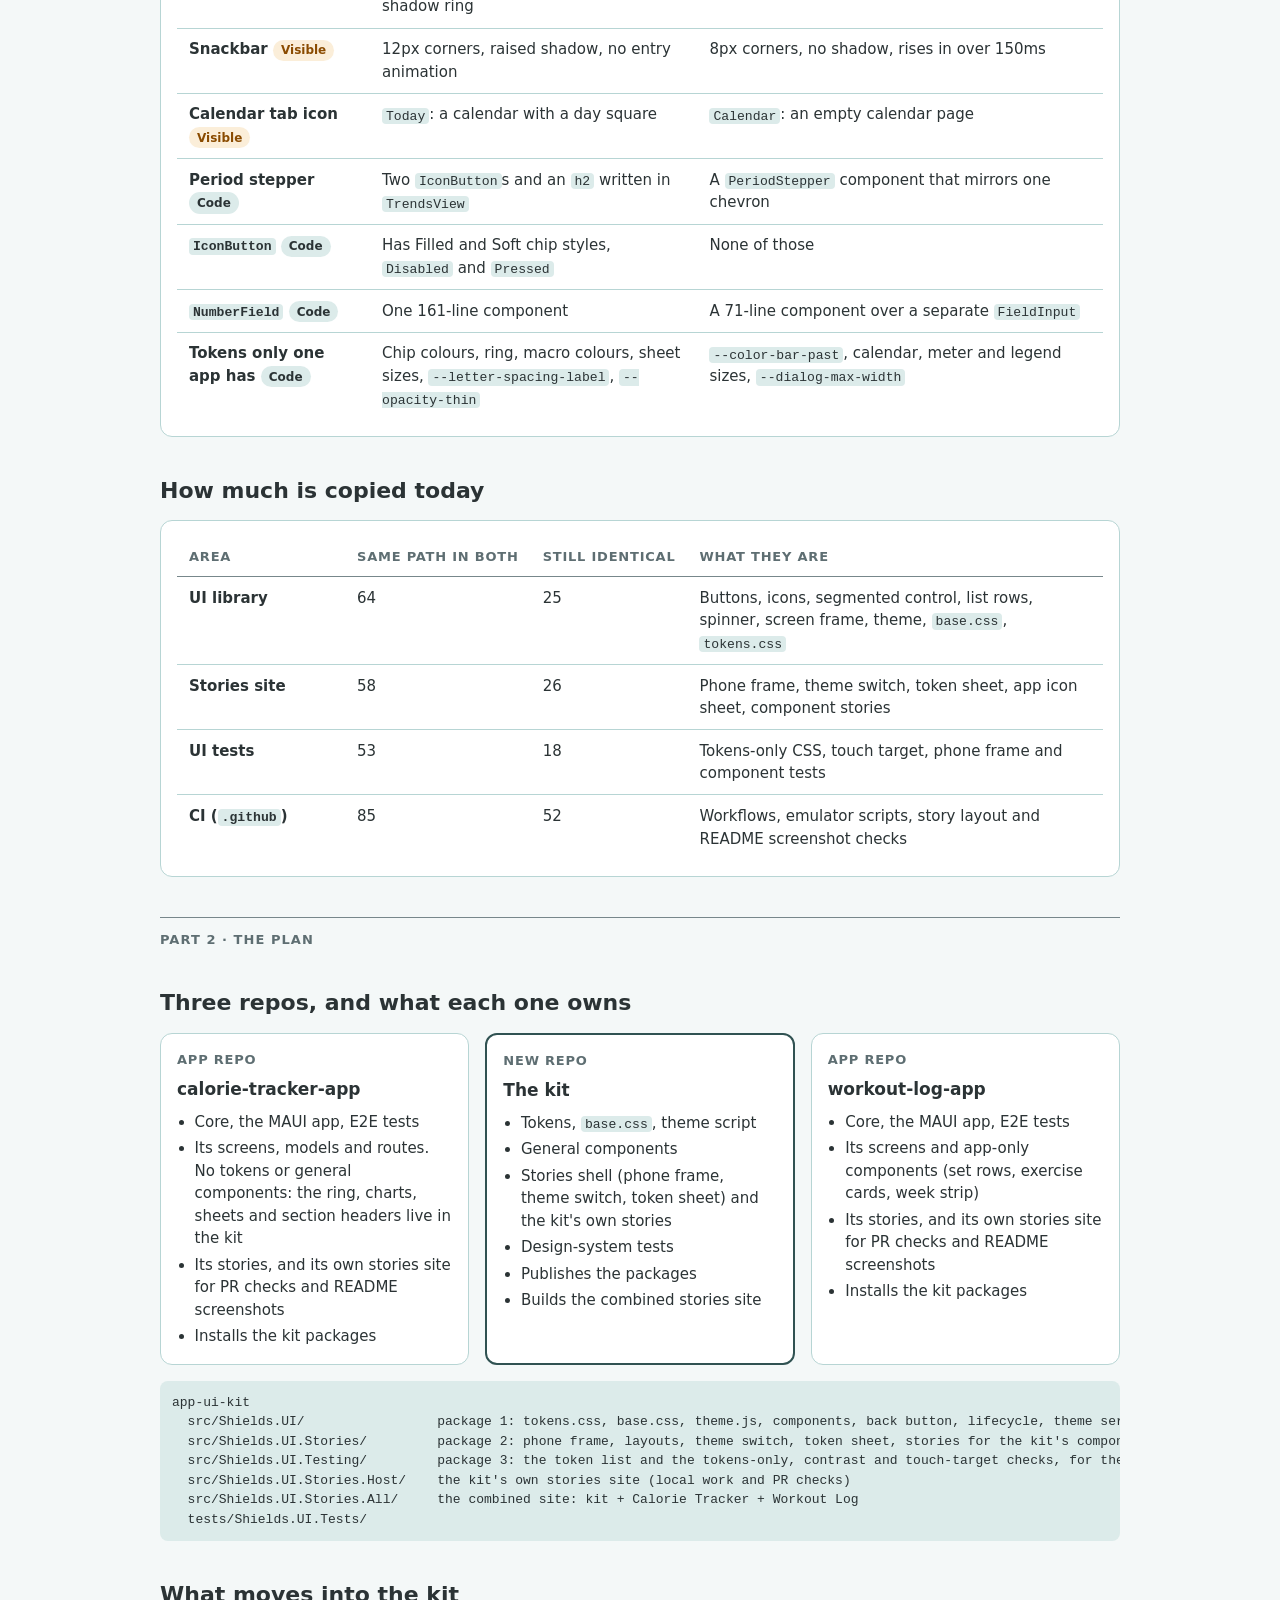
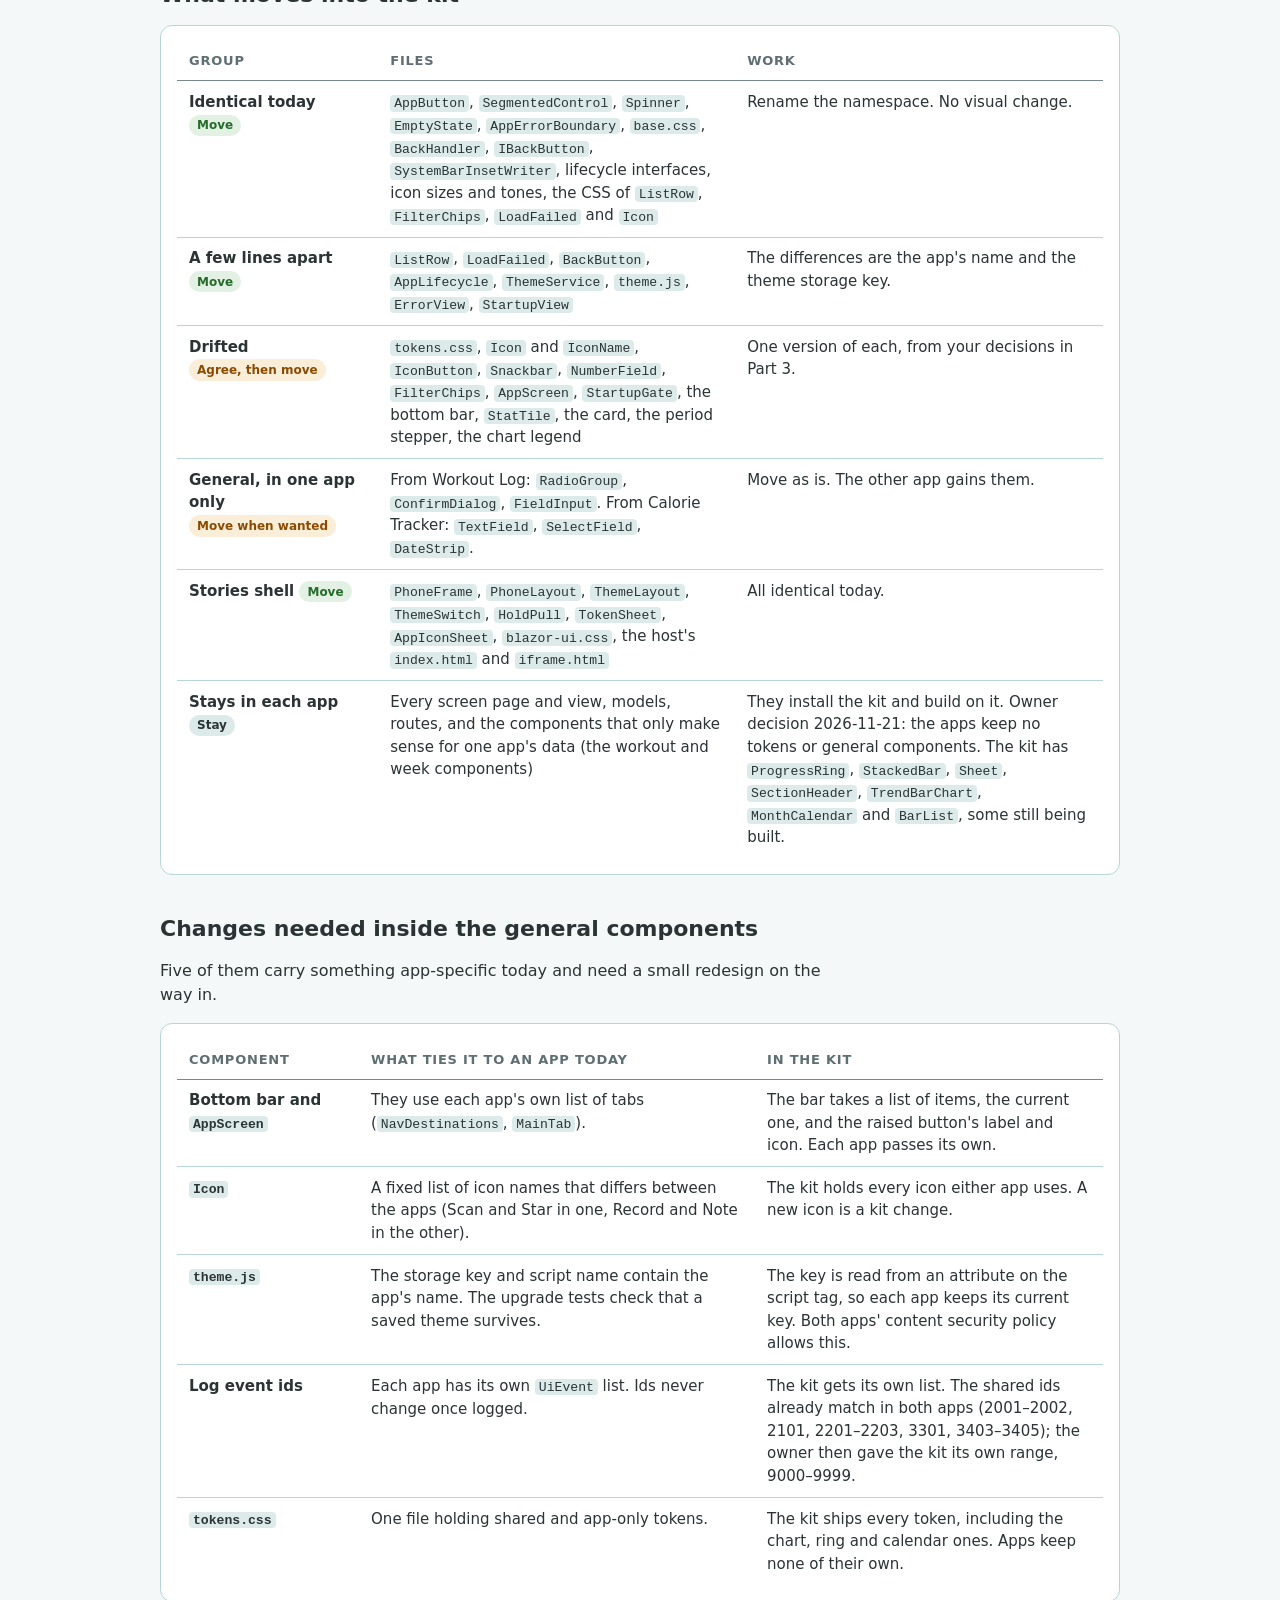
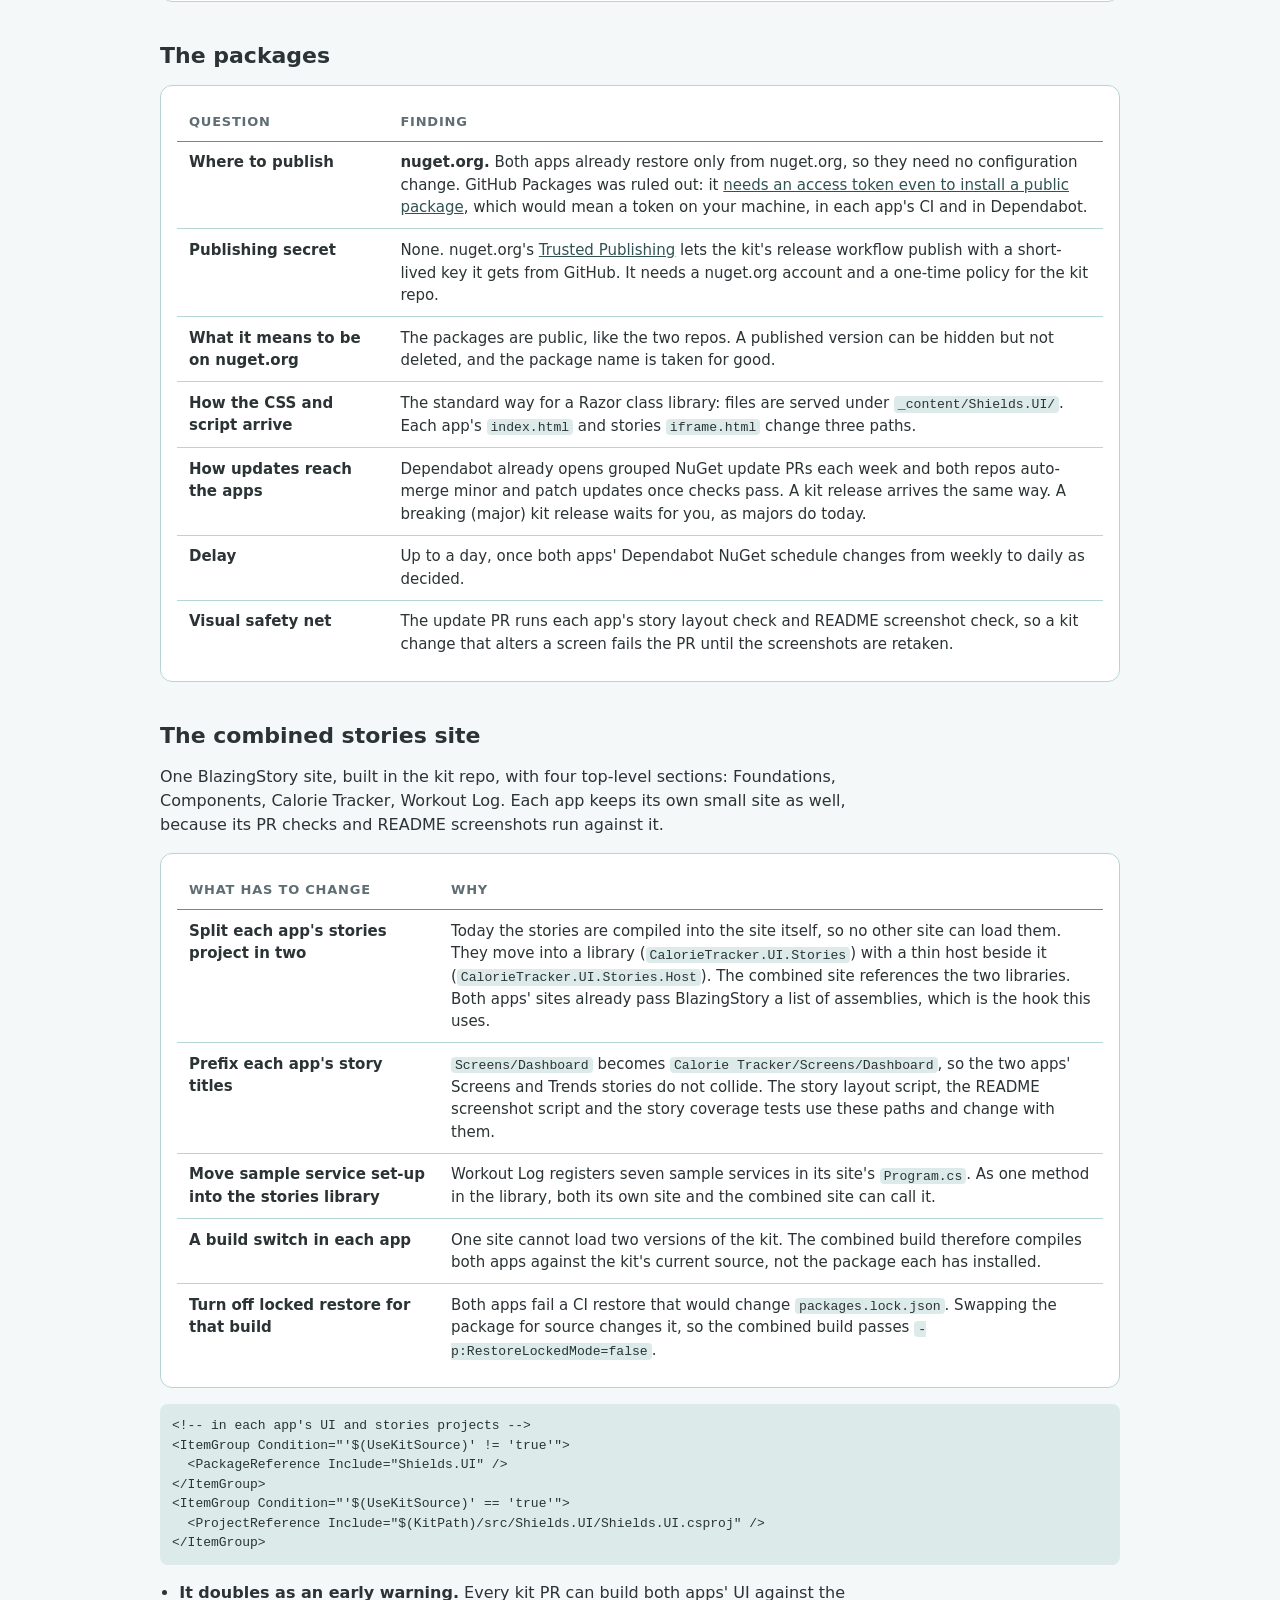
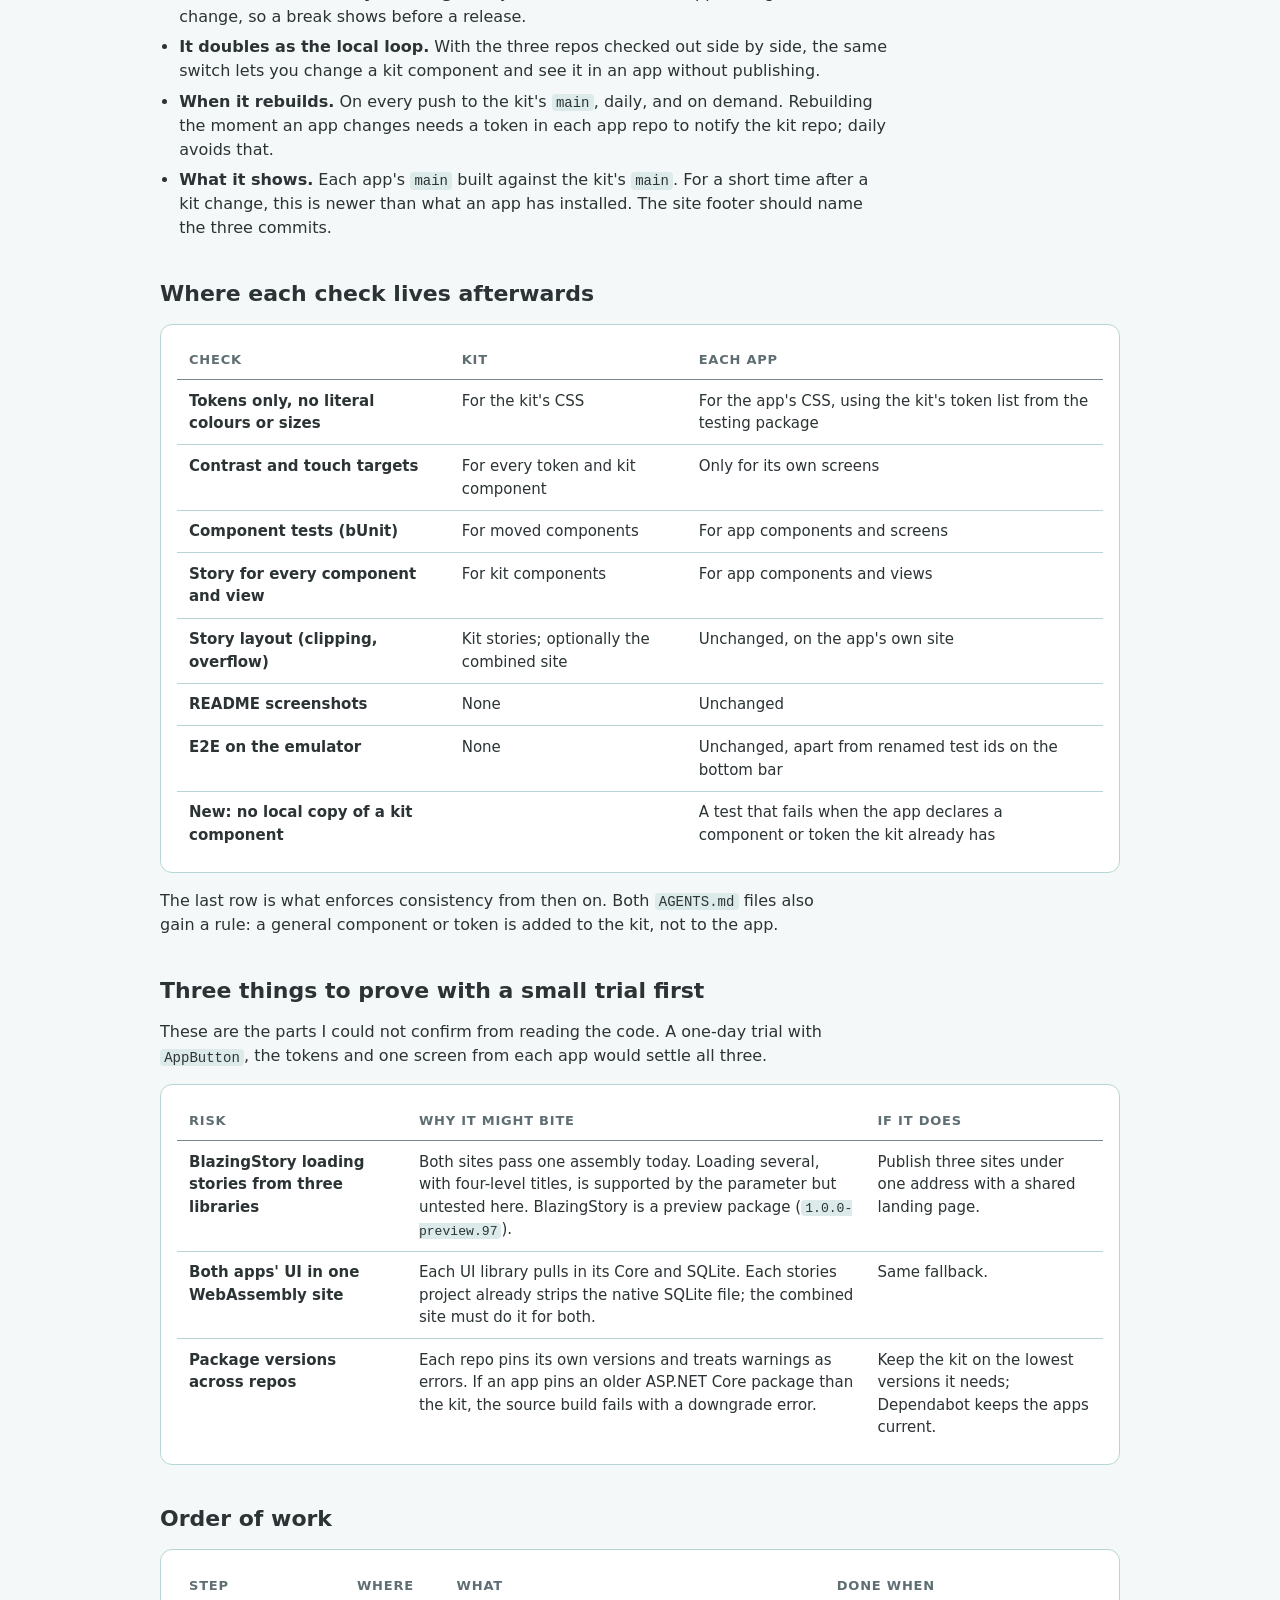
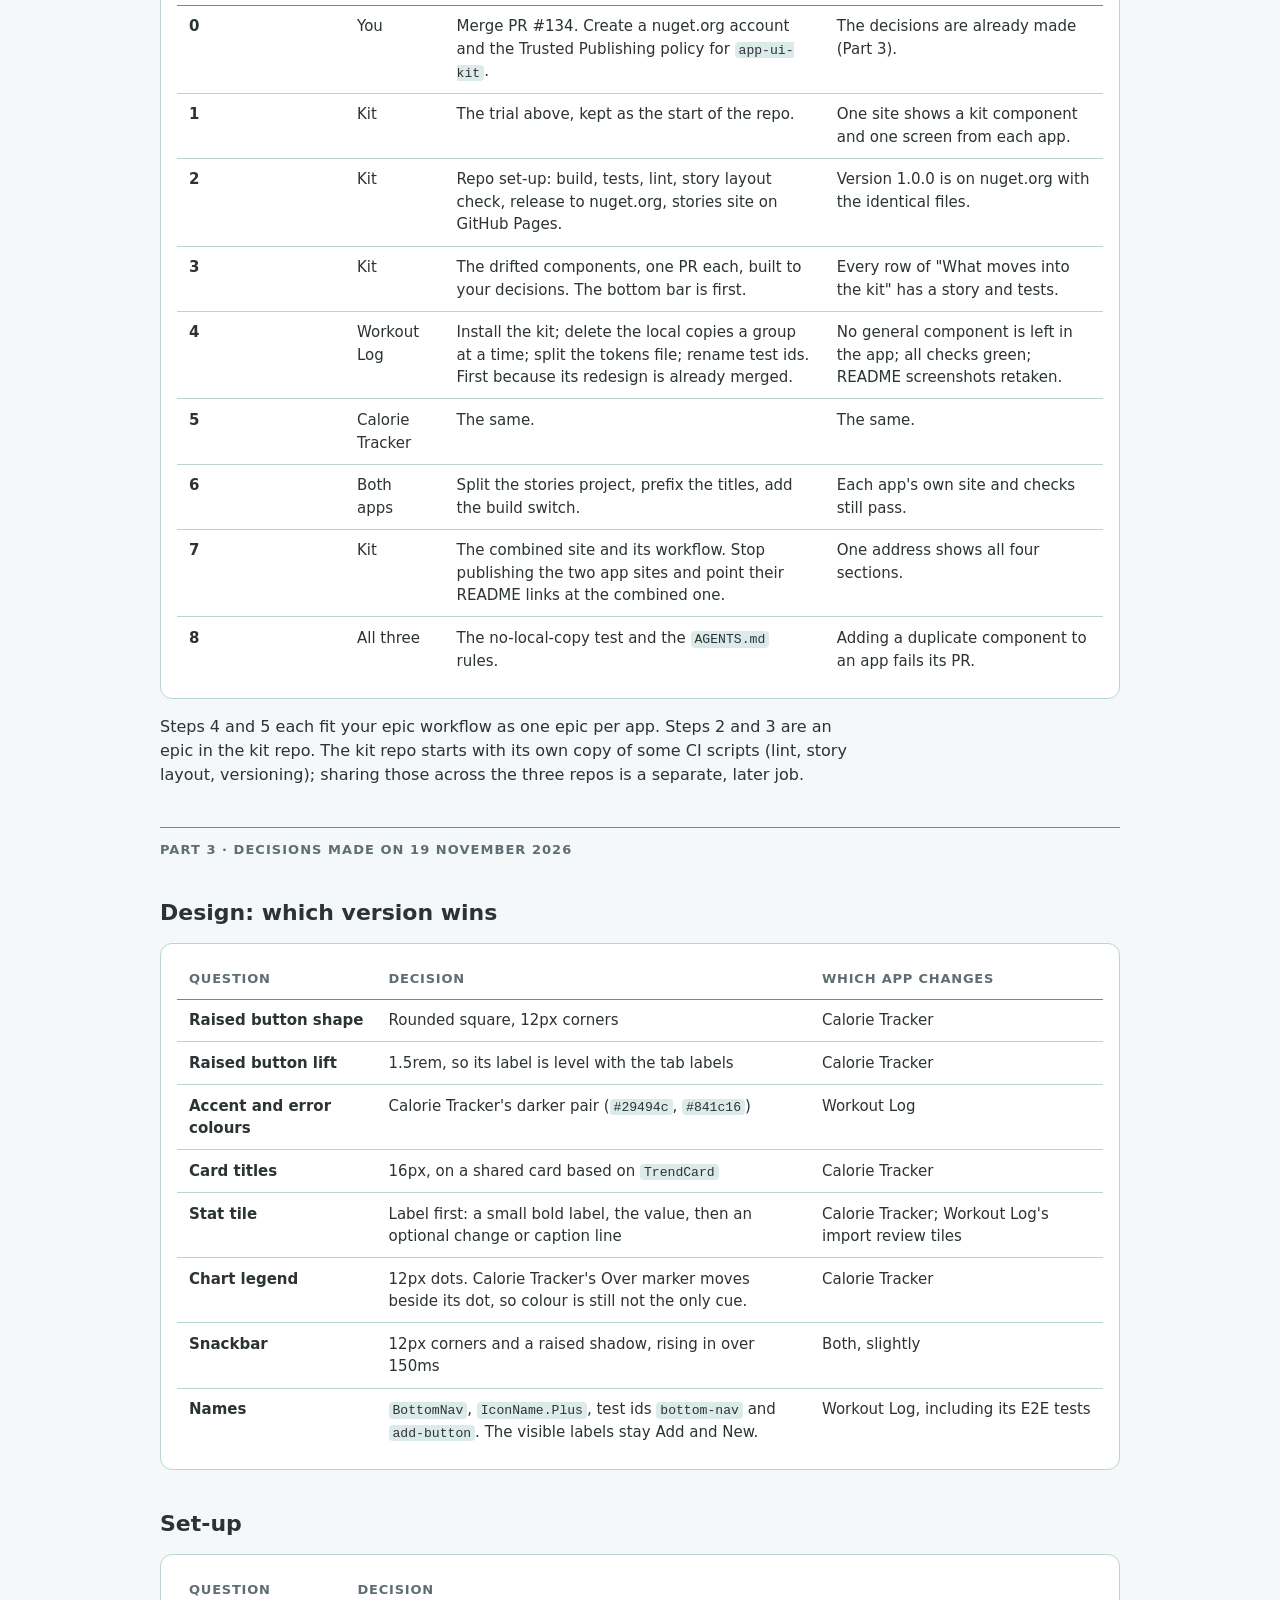
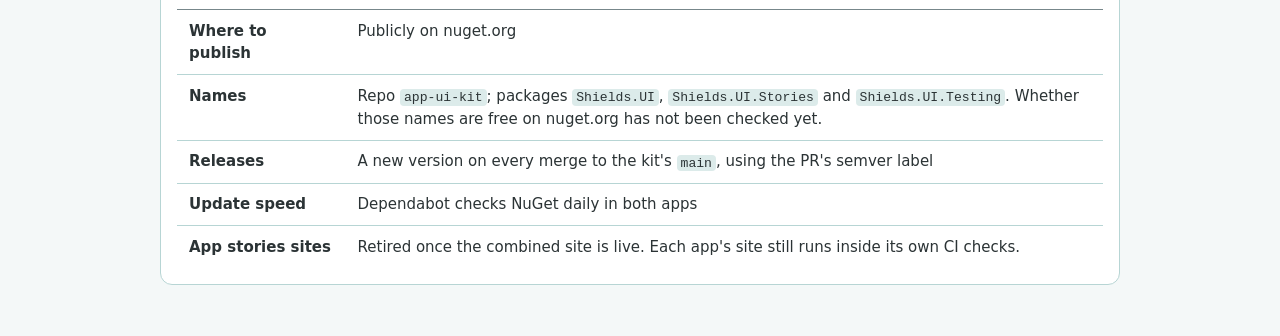
==== commit a7419506: "fix(tokens): keep data series apart from status, band and accent colours Retunes the data palette so" ====
--- a/docs/design/shared-ui-kit.html
+++ b/docs/design/shared-ui-kit.html
@@ -270,7 +270,7 @@
           <tr><th><code>Icon</code></th><td>A fixed list of icon names that differs between the apps (Scan and Star in one, Record and Note in the other).</td><td>The kit holds every icon either app uses. A new icon is a kit change.</td></tr>
           <tr><th><code>theme.js</code></th><td>The storage key and script name contain the app's name. The upgrade tests check that a saved theme survives.</td><td>The key is read from an attribute on the script tag, so each app keeps its current key. Both apps' content security policy allows this.</td></tr>
           <tr><th>Log event ids</th><td>Each app has its own <code>UiEvent</code> list. Ids never change once logged.</td><td>The kit gets its own list. The shared ids already match in both apps (2001–2002, 2101, 2201–2203, 3301, 3403–3405); the owner then gave the kit its own range, 9000–9999.</td></tr>
-          <tr><th><code>tokens.css</code></th><td>One file holding shared and app-only tokens.</td><td>The kit ships the shared tokens. Each app keeps a small file for its own (ring and macro colours; meter and calendar sizes).</td></tr>
+          <tr><th><code>tokens.css</code></th><td>One file holding shared and app-only tokens.</td><td>The kit ships every token, including the chart, ring and calendar ones. Apps keep none of their own.</td></tr>
         </tbody>
       </table>
     </div>
@@ -331,7 +331,7 @@
         <thead><tr><th>Check</th><th>Kit</th><th>Each app</th></tr></thead>
         <tbody>
           <tr><th>Tokens only, no literal colours or sizes</th><td>For the kit's CSS</td><td>For the app's CSS, using the kit's token list from the testing package</td></tr>
-          <tr><th>Contrast and touch targets</th><td>For shared tokens and components</td><td>Only for app-only tokens and components</td></tr>
+          <tr><th>Contrast and touch targets</th><td>For every token and kit component</td><td>Only for its own screens</td></tr>
           <tr><th>Component tests (bUnit)</th><td>For moved components</td><td>For app components and screens</td></tr>
           <tr><th>Story for every component and view</th><td>For kit components</td><td>For app components and views</td></tr>
           <tr><th>Story layout (clipping, overflow)</th><td>Kit stories; optionally the combined site</td><td>Unchanged, on the app's own site</td></tr>
